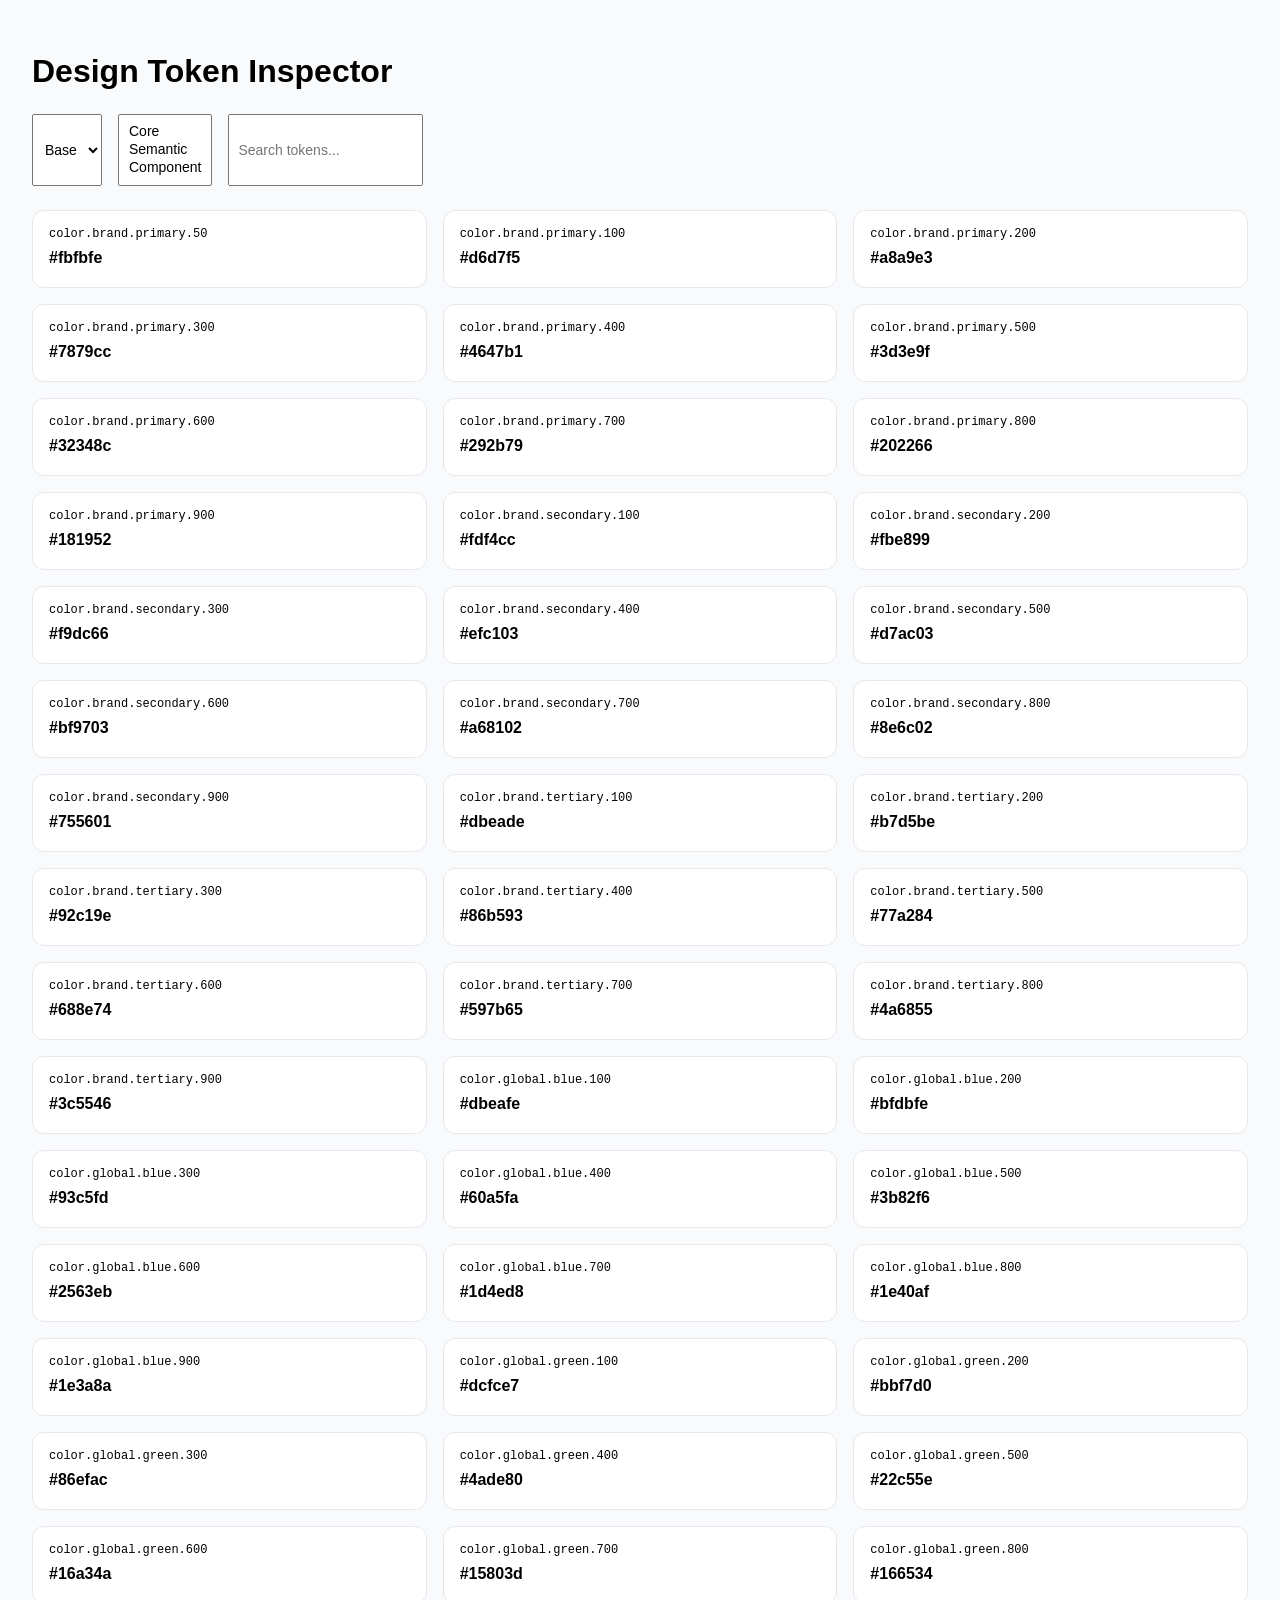
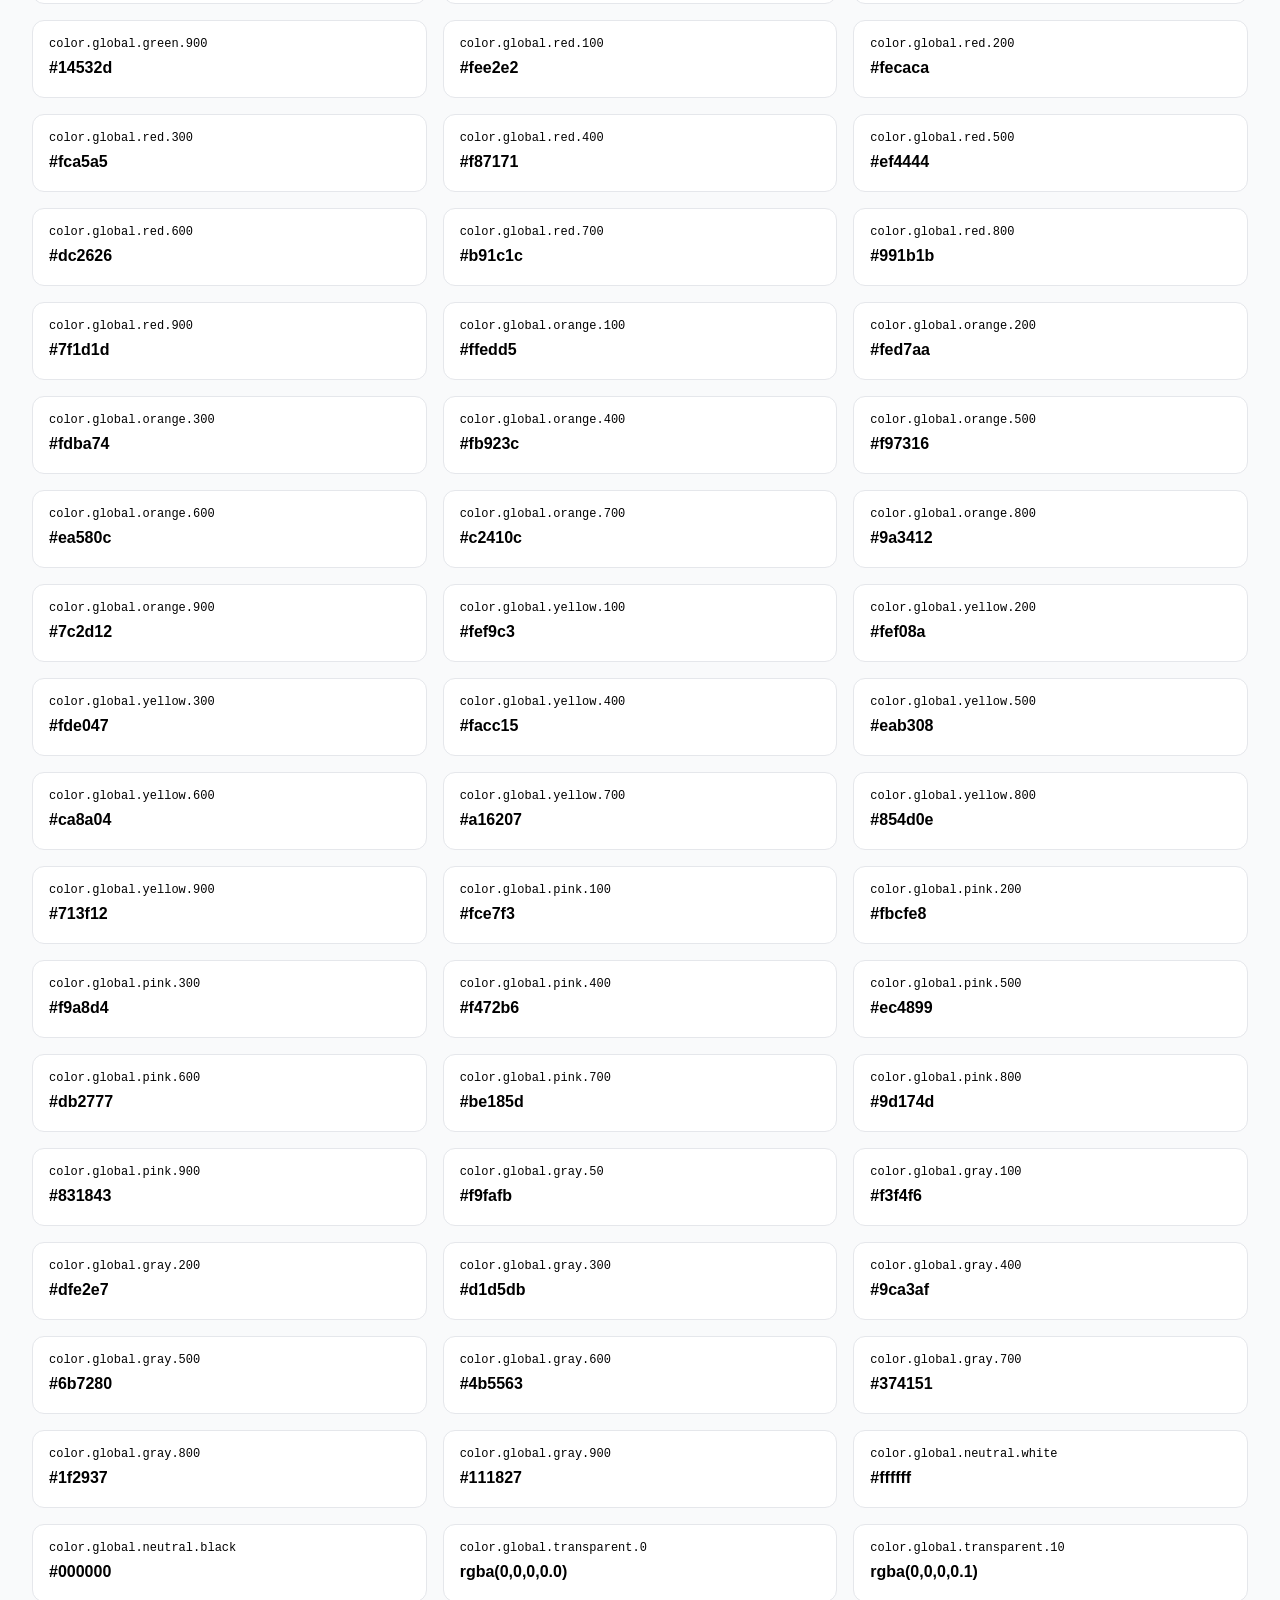
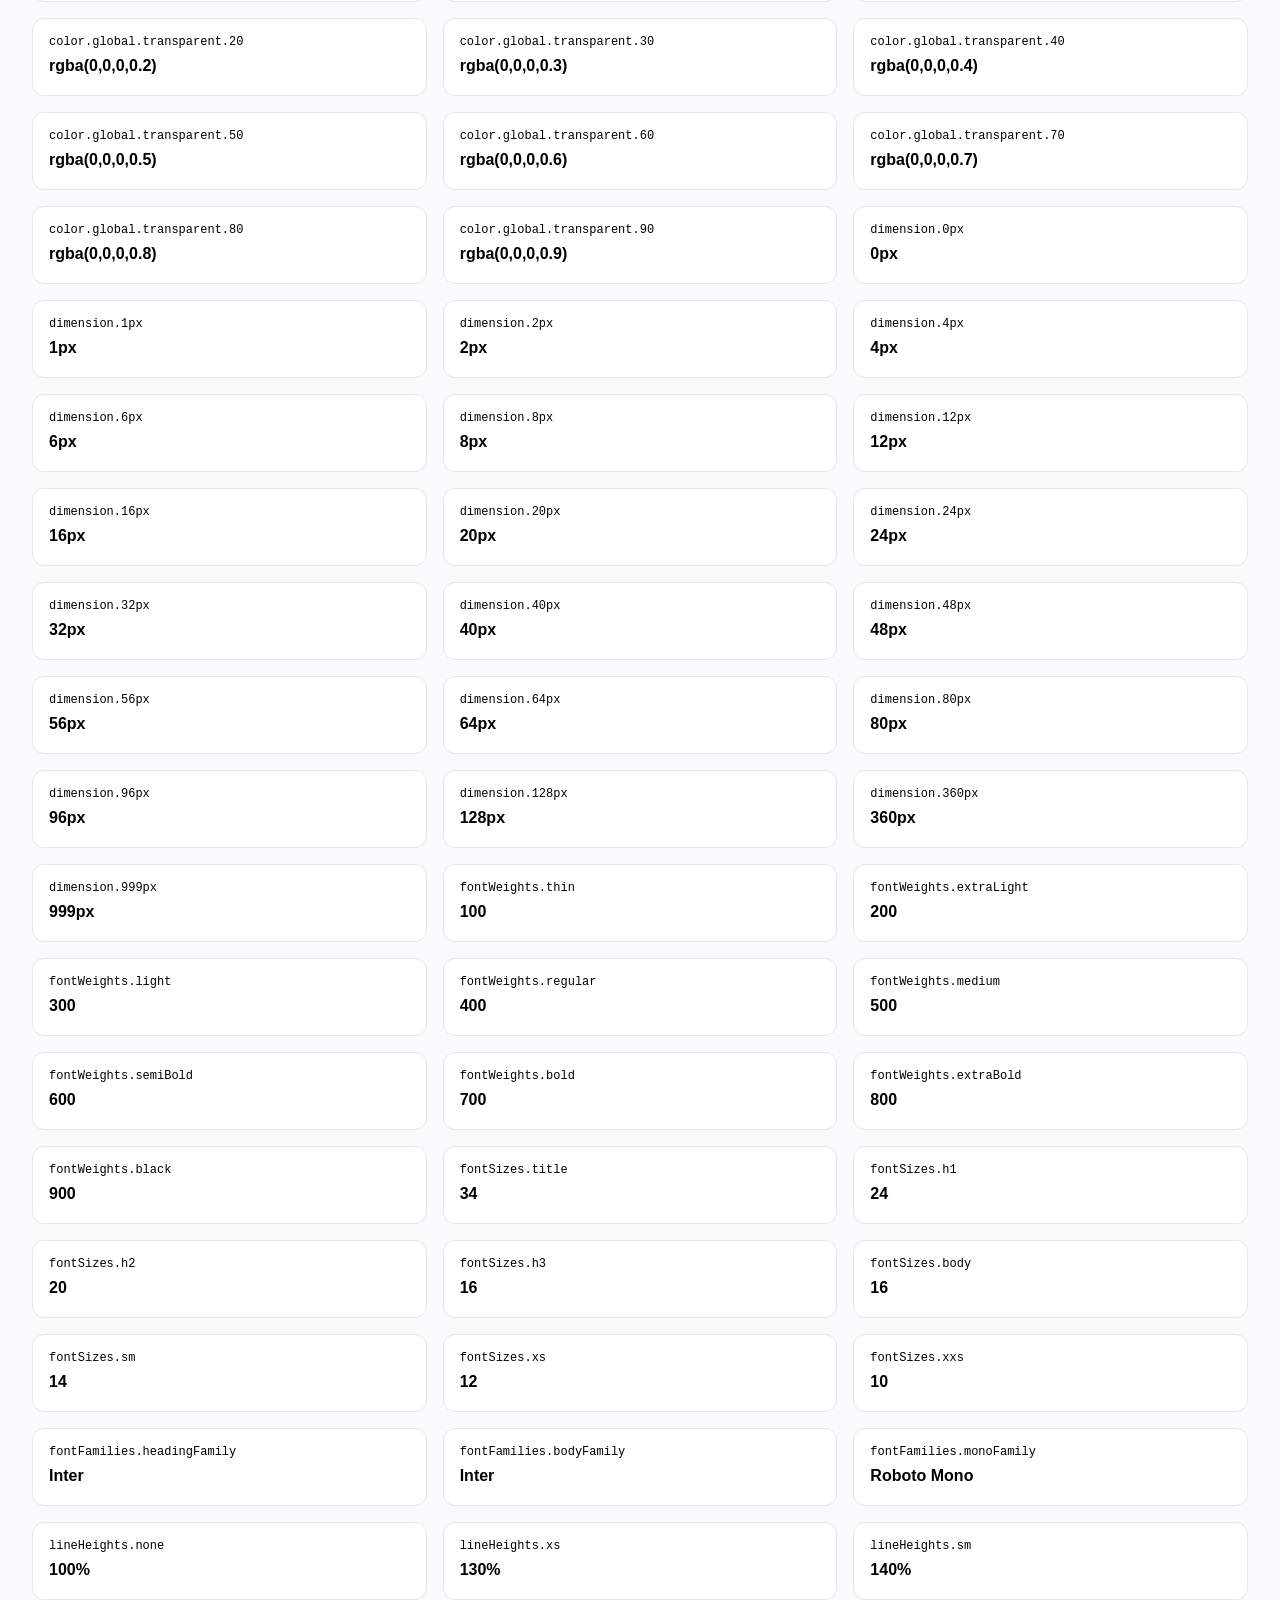
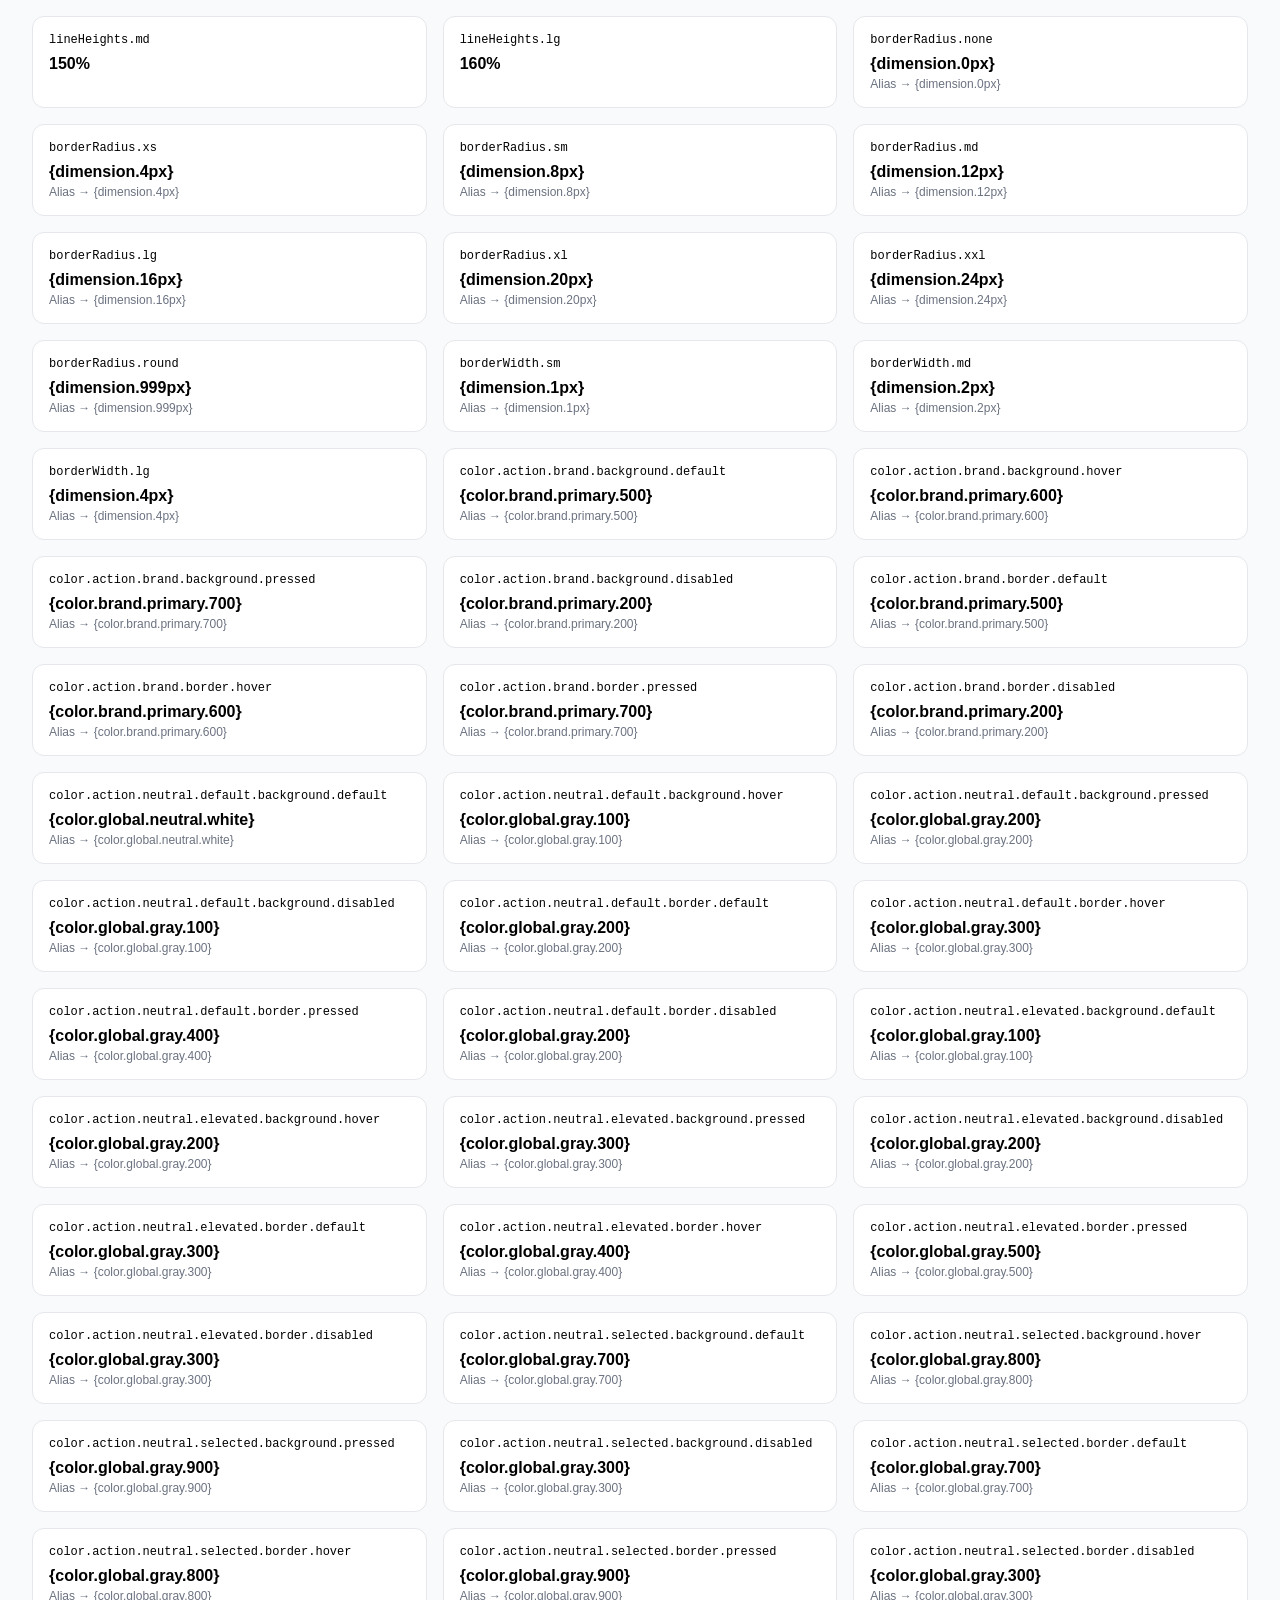
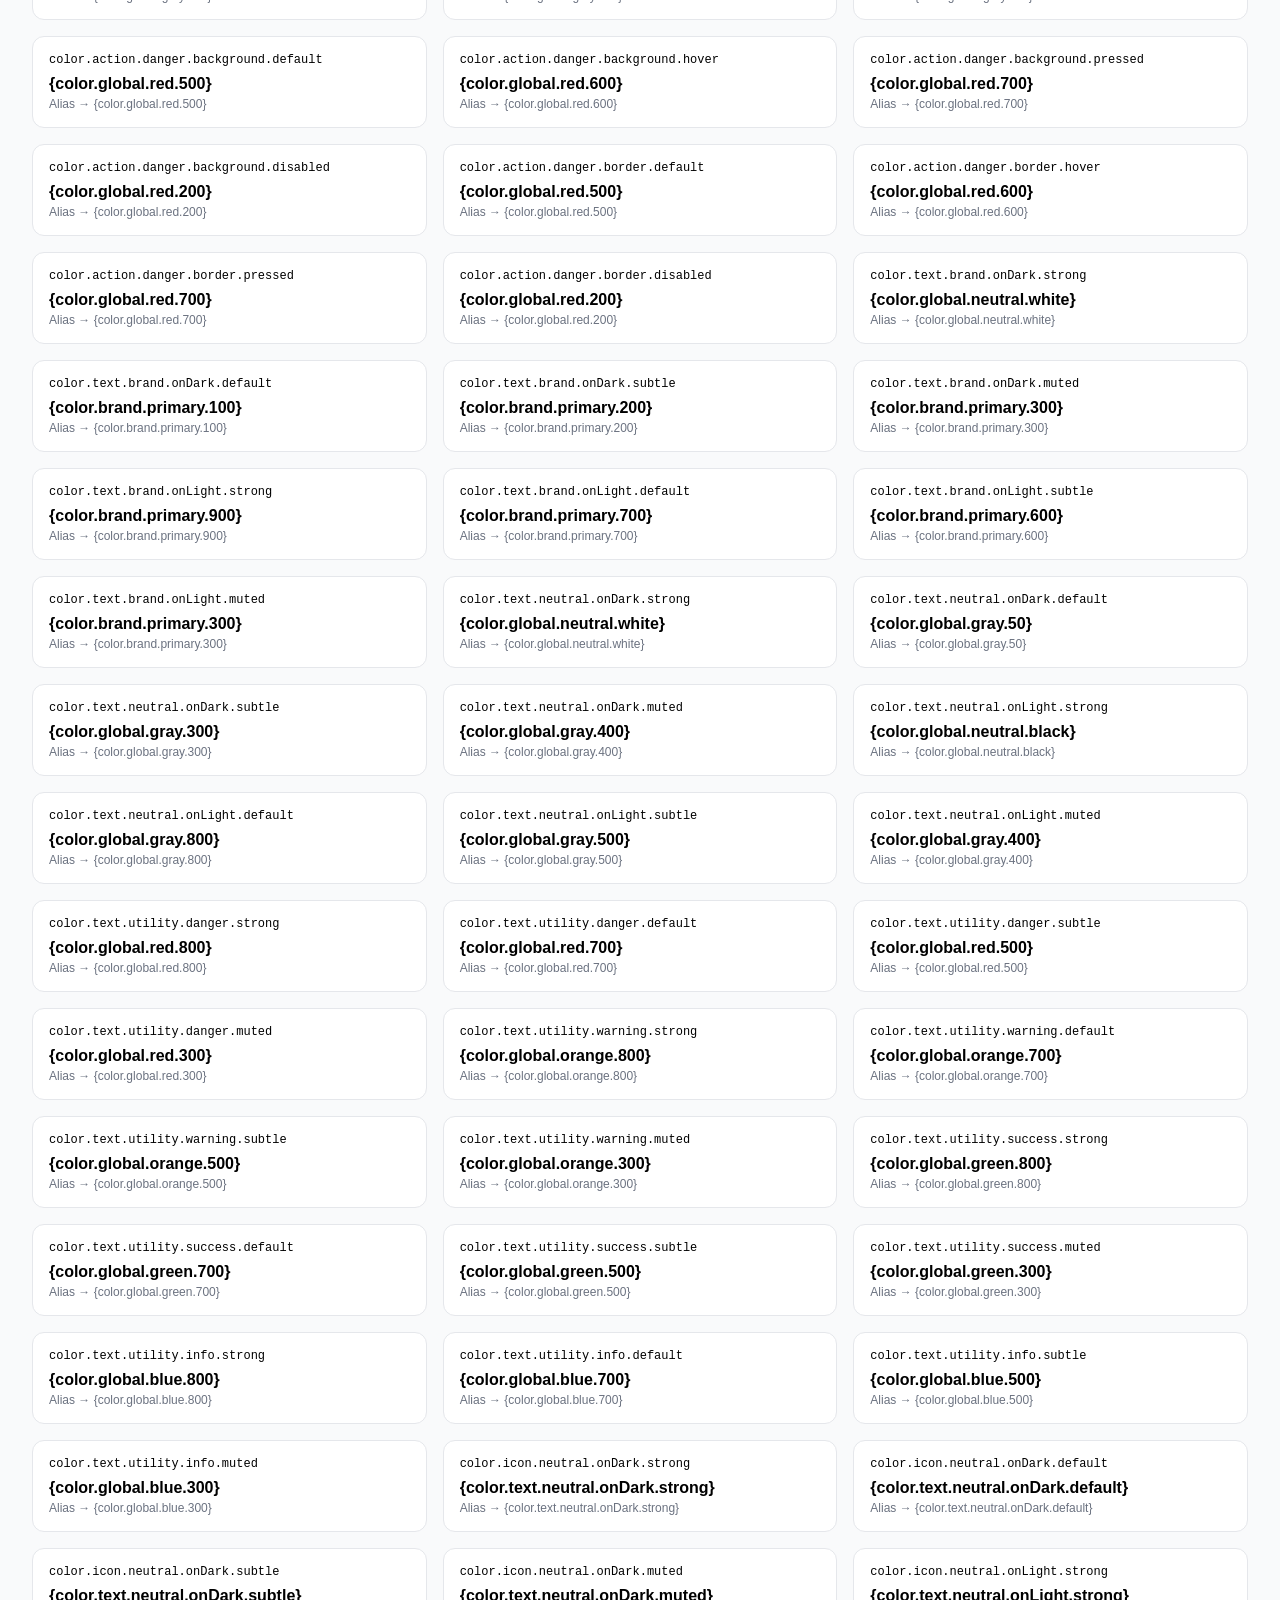
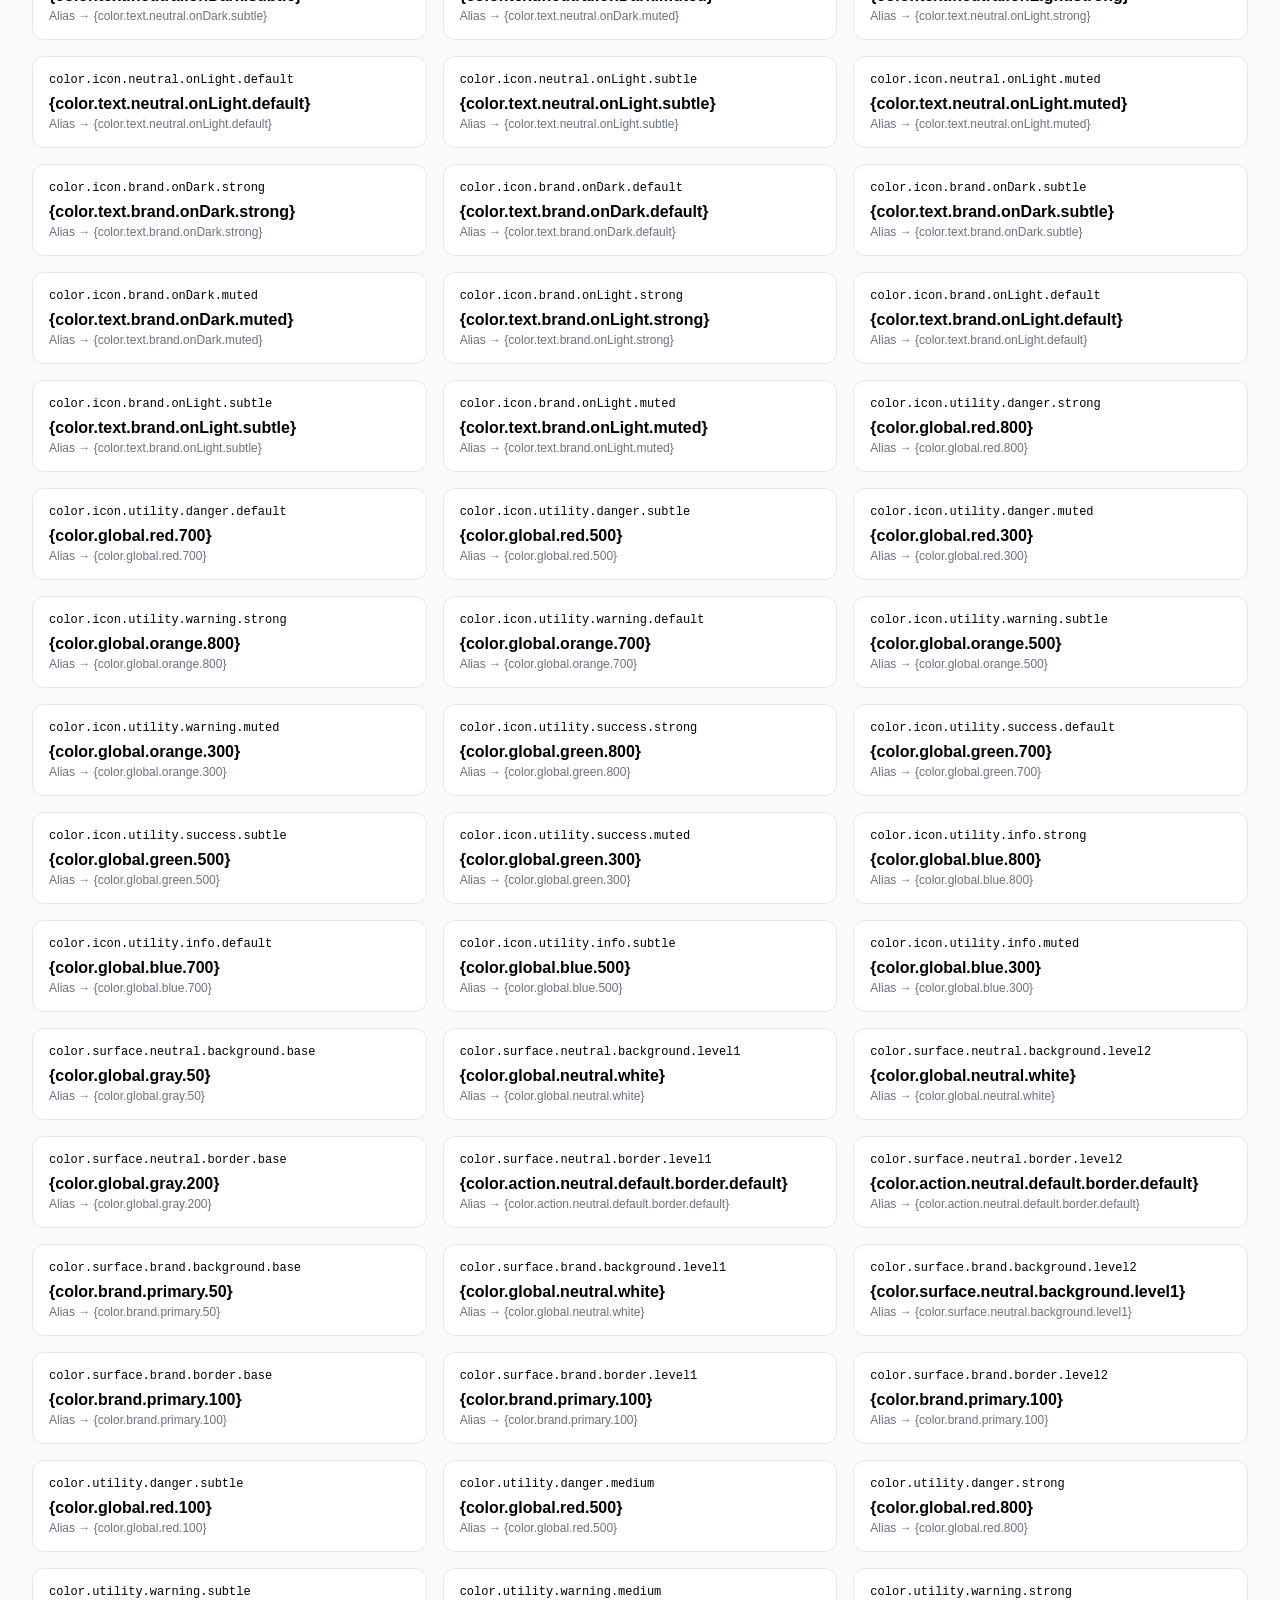
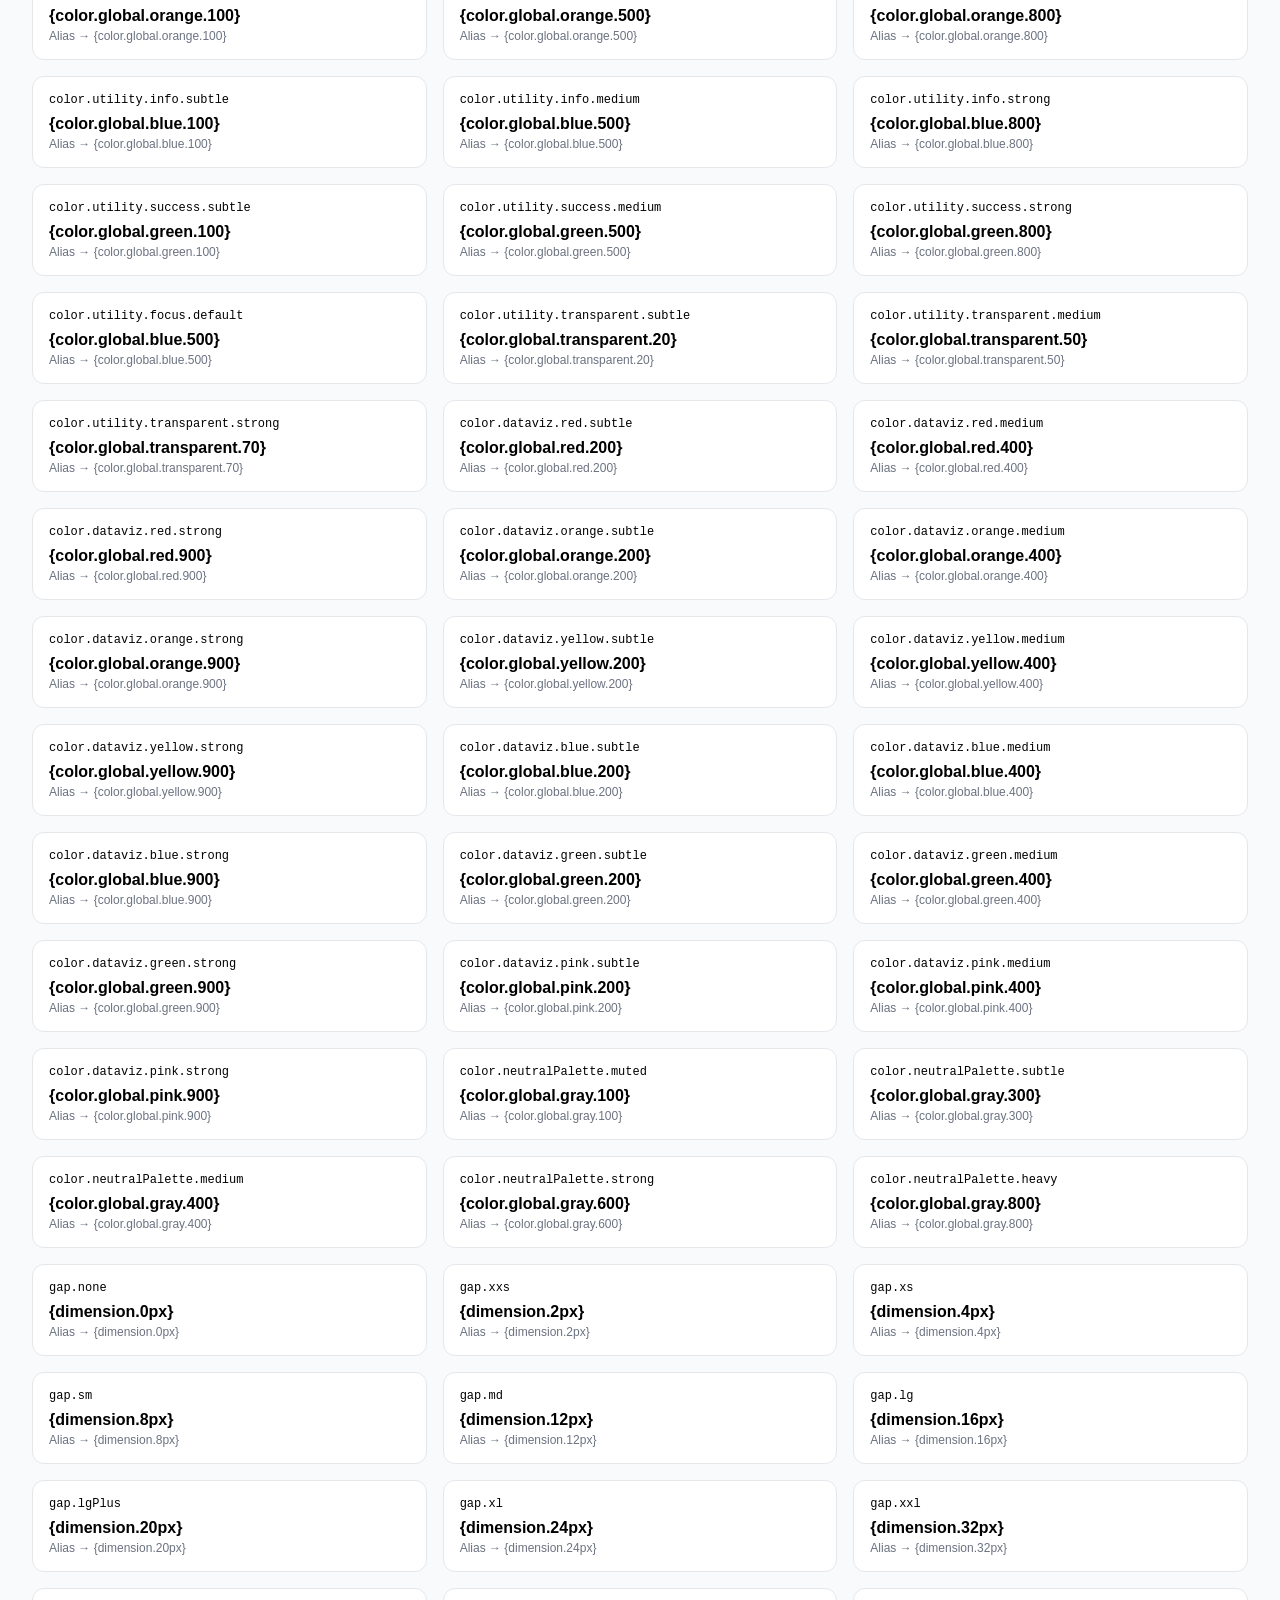
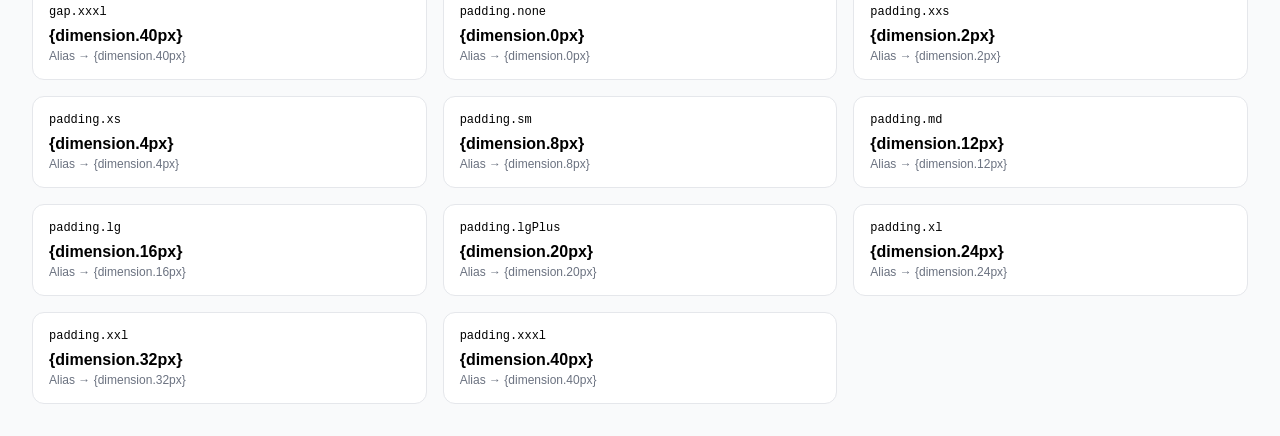
==== token-inspector/index.html @ 64079593 "Create index.html" ====
<!DOCTYPE html>
<html lang="en">
<head>
<meta charset="UTF-8" />
<meta name="viewport" content="width=device-width, initial-scale=1.0" />
<title>Design Token Inspector</title>

<style>
body {
  font-family: Inter, sans-serif;
  padding: 24px;
  background: #f9fafb;
}

h1 {
  margin-bottom: 24px;
}

.controls {
  display: flex;
  gap: 16px;
  margin-bottom: 24px;
  flex-wrap: wrap;
}

select, input {
  padding: 8px;
  font-size: 14px;
}

.grid {
  display: grid;
  grid-template-columns: repeat(auto-fill, minmax(320px, 1fr));
  gap: 16px;
}

.card {
  background: white;
  border-radius: 12px;
  padding: 16px;
  border: 1px solid #e5e7eb;
}

.token-name {
  font-family: monospace;
  font-size: 12px;
  margin-bottom: 8px;
  word-break: break-all;
}

.token-value {
  font-weight: 600;
  margin-bottom: 4px;
}

.alias {
  font-size: 12px;
  color: #6b7280;
}
</style>
</head>
<body>

<h1>Design Token Inspector</h1>

<div class="controls">
  <select id="platformSelect"></select>

  <select id="tierSelect" multiple size="3">
    <option value="core">Core</option>
    <option value="semantic">Semantic</option>
    <option value="component">Component</option>
  </select>

  <input type="text" id="searchInput" placeholder="Search tokens..." />
</div>

<div class="grid" id="tokenGrid"></div>

<script>
const grid = document.getElementById("tokenGrid");
const platformSelect = document.getElementById("platformSelect");
const tierSelect = document.getElementById("tierSelect");
const searchInput = document.getElementById("searchInput");

let allTokens = {};

async function init() {
  const metadata = await fetch("../tokens/$metadata.json").then(r => r.json());

  const platforms = new Set();
  const tierMap = {};

  for (const entry of metadata.tokenSetOrder) {
    const [platform, tierFile] = entry.split("/");
    const tier = tierFile.replace("-web", "");

    platforms.add(platform);

    if (!tierMap[platform]) tierMap[platform] = [];
    tierMap[platform].push(tierFile);
  }

  platformSelect.innerHTML = "";
  platforms.forEach(p => {
    const option = document.createElement("option");
    option.value = p;
    option.textContent = p.charAt(0).toUpperCase() + p.slice(1);
    platformSelect.appendChild(option);
  });

  for (const platform of platforms) {
    allTokens[platform] = {};

    const entries = metadata.tokenSetOrder.filter(e => e.startsWith(platform));

    for (const entry of entries) {
      const res = await fetch(`../tokens/${entry}.json`);
      const json = await res.json();
      allTokens[platform][entry.split("/")[1]] = flattenTokens(json);
    }
  }

  render();
}

function flattenTokens(obj, prefix = "") {
  let result = {};

  for (const key in obj) {
    const value = obj[key];
    const path = prefix ? `${prefix}.${key}` : key;

    if (value && typeof value === "object" && "$value" in value) {
      result[path] = value;
    } else if (value && typeof value === "object") {
      Object.assign(result, flattenTokens(value, path));
    }
  }

  return result;
}

function render() {
  grid.innerHTML = "";

  const platform = platformSelect.value;
  const selectedTiers = Array.from(tierSelect.selectedOptions).map(o => o.value);
  const search = searchInput.value.toLowerCase();

  if (!platform) return;

  const tiers = allTokens[platform];

  for (const tierFile in tiers) {
    const tier = tierFile.replace("-web", "");

    if (selectedTiers.length && !selectedTiers.includes(tier)) continue;

    const tokens = tiers[tierFile];

    for (const name in tokens) {
      if (search && !name.toLowerCase().includes(search)) continue;

      const token = tokens[name];

      const card = document.createElement("div");
      card.className = "card";

      card.innerHTML = `
        <div class="token-name">${name}</div>
        <div class="token-value">${token.$value}</div>
        ${token.$value.startsWith("{") ? `<div class="alias">Alias → ${token.$value}</div>` : ""}
      `;

      grid.appendChild(card);
    }
  }
}

platformSelect.addEventListener("change", render);
tierSelect.addEventListener("change", render);
searchInput.addEventListener("input", render);

init();
</script>

</body>
</html>
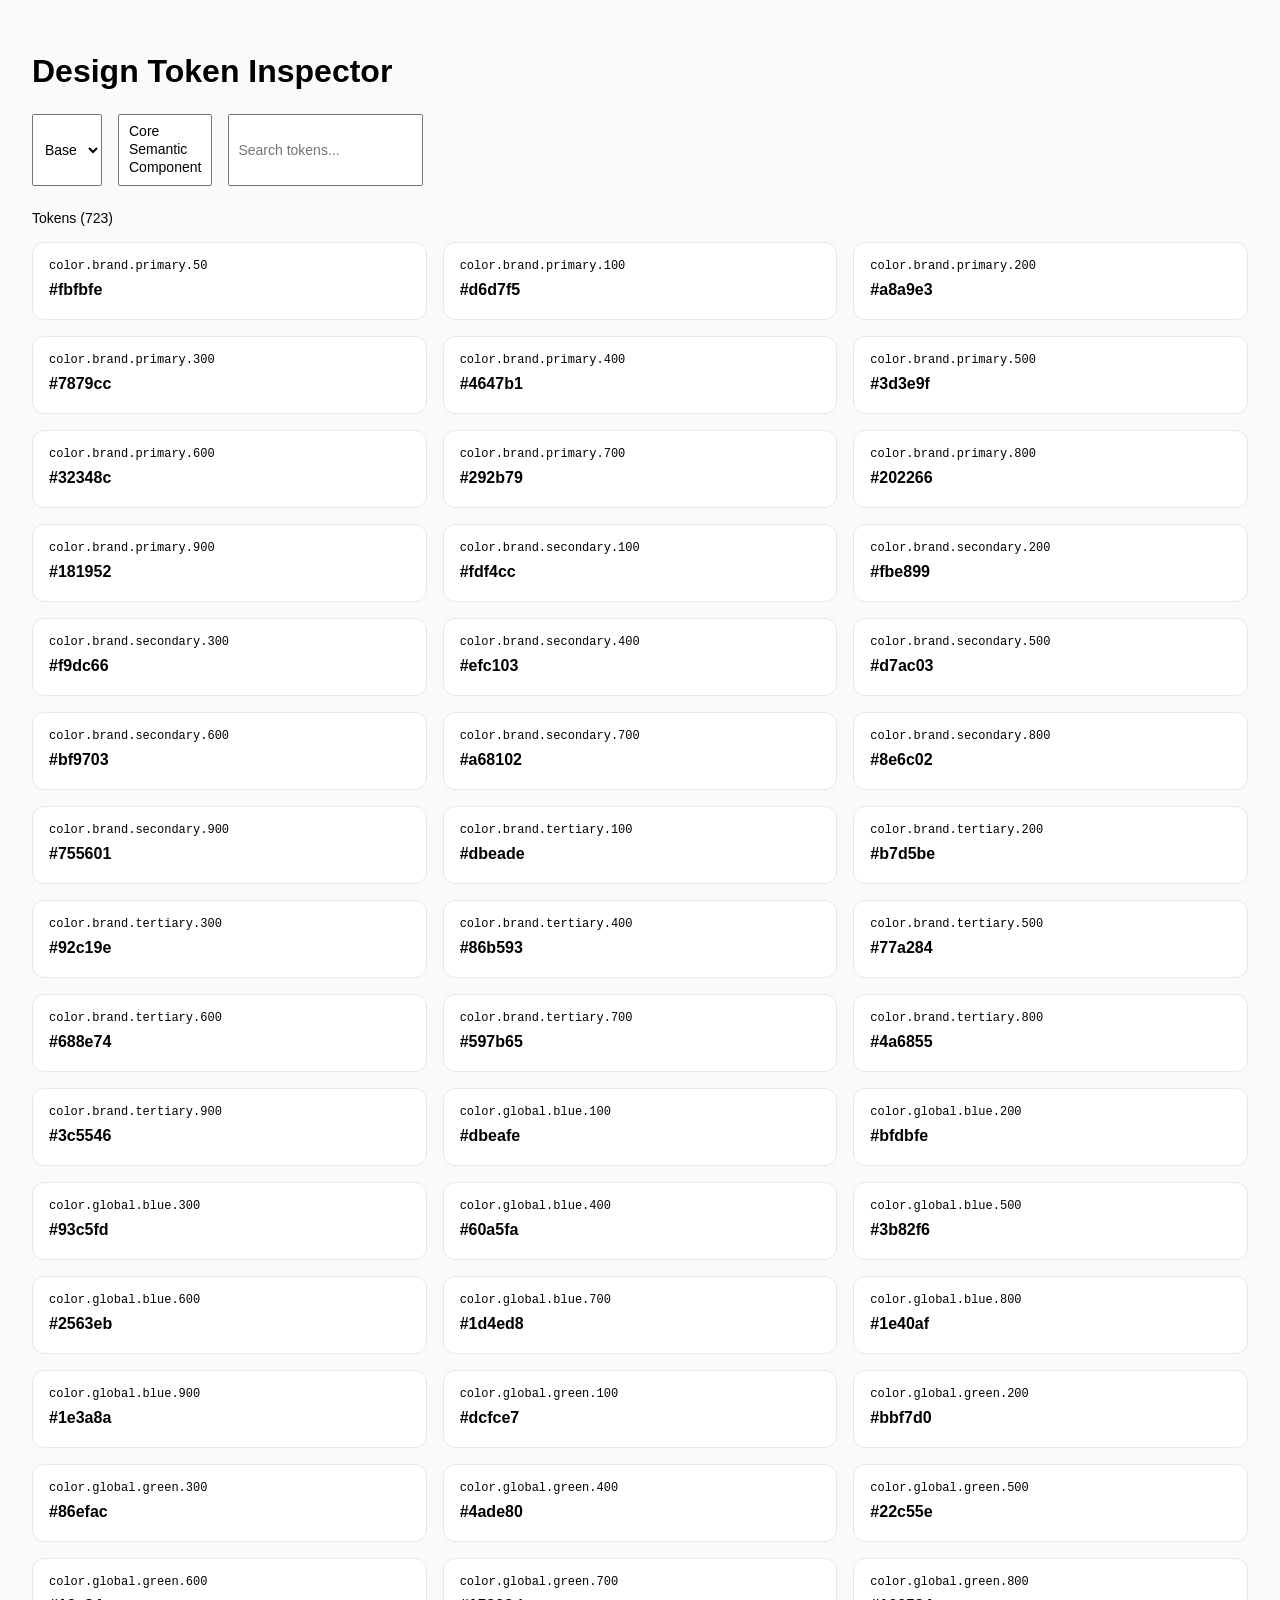
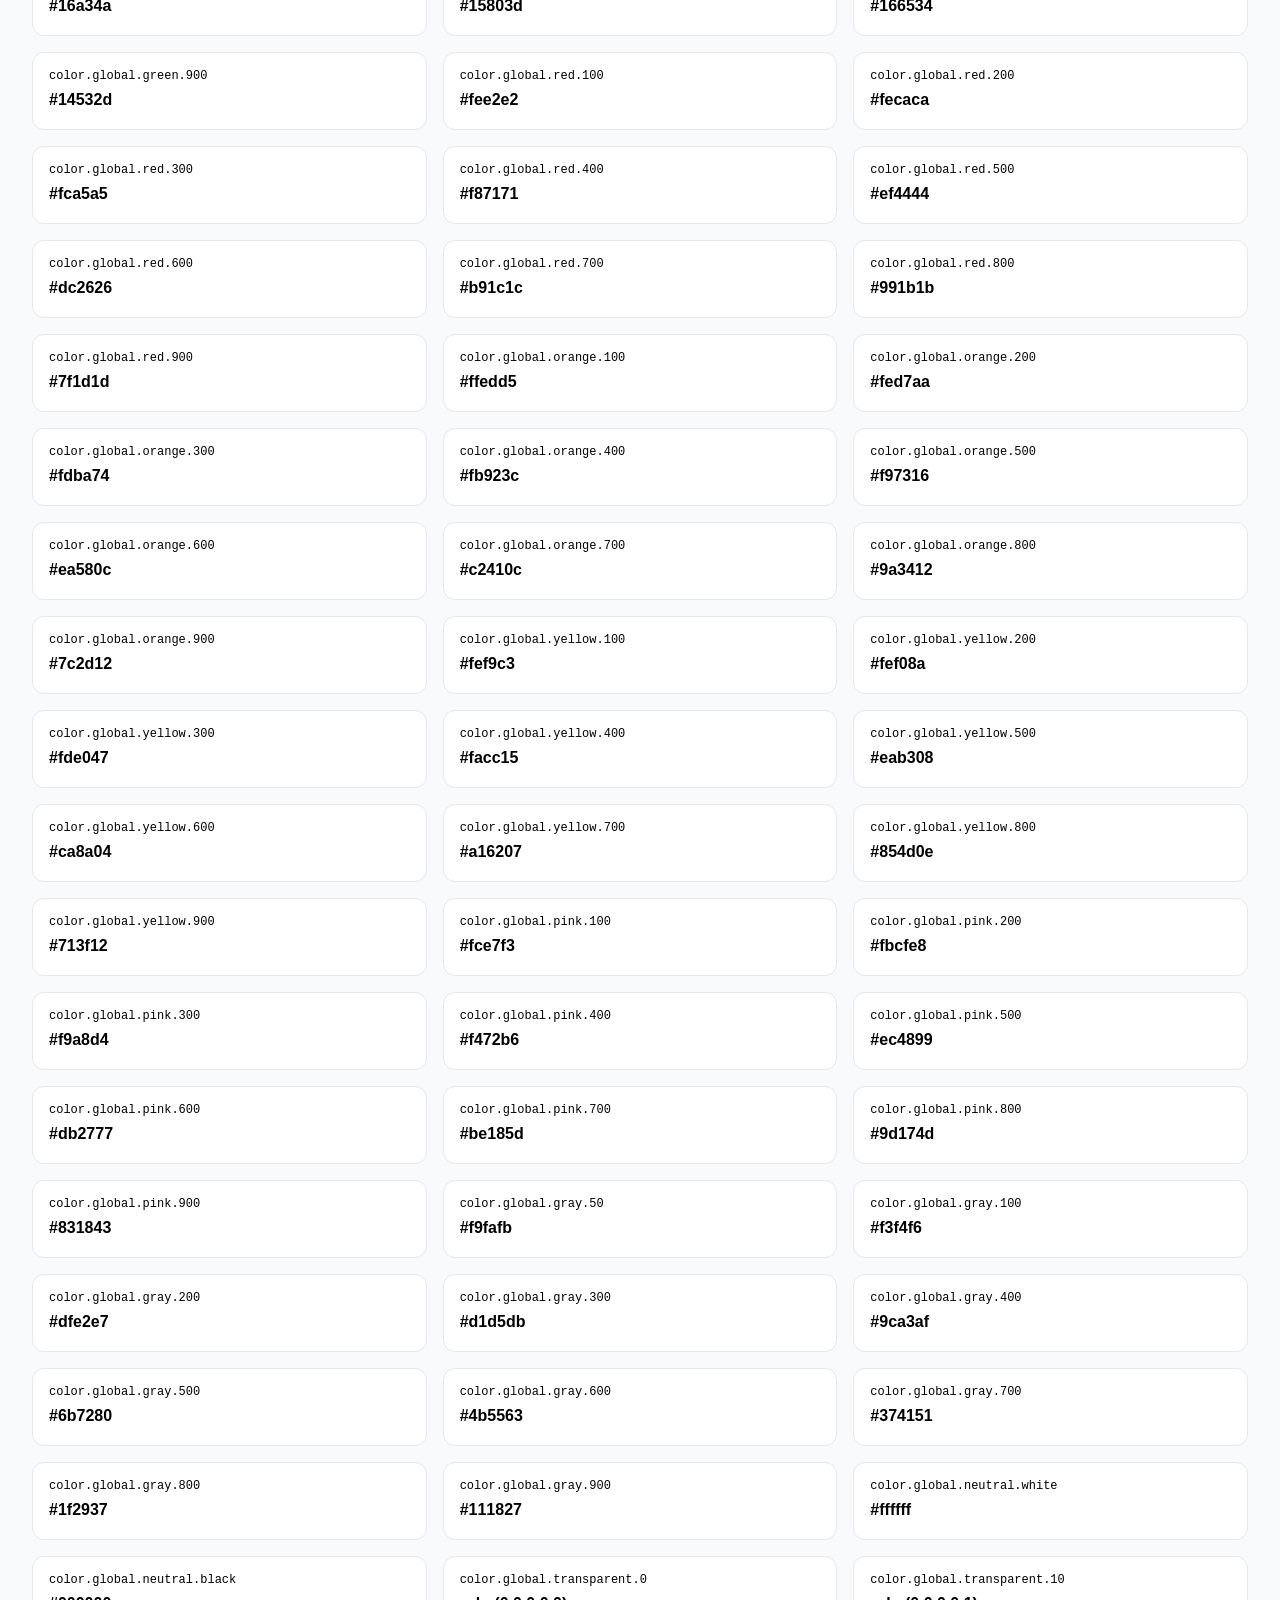
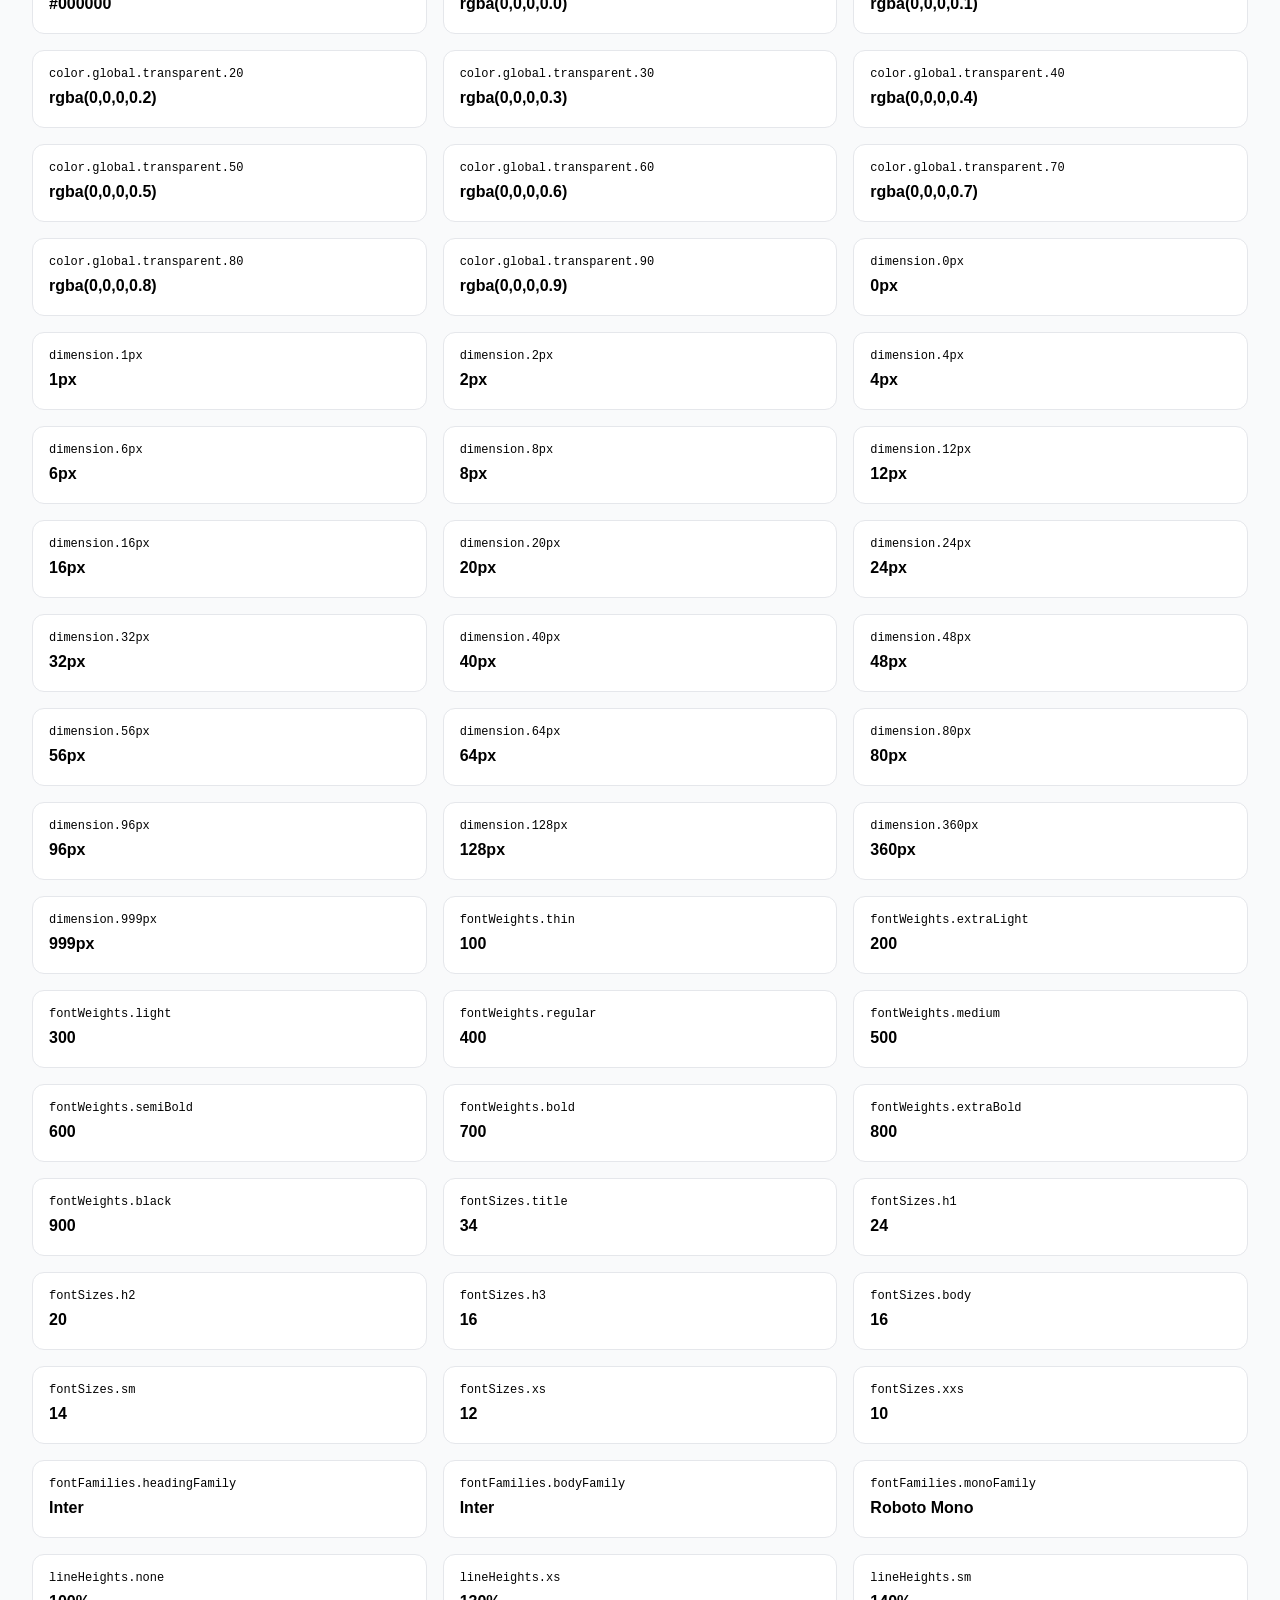
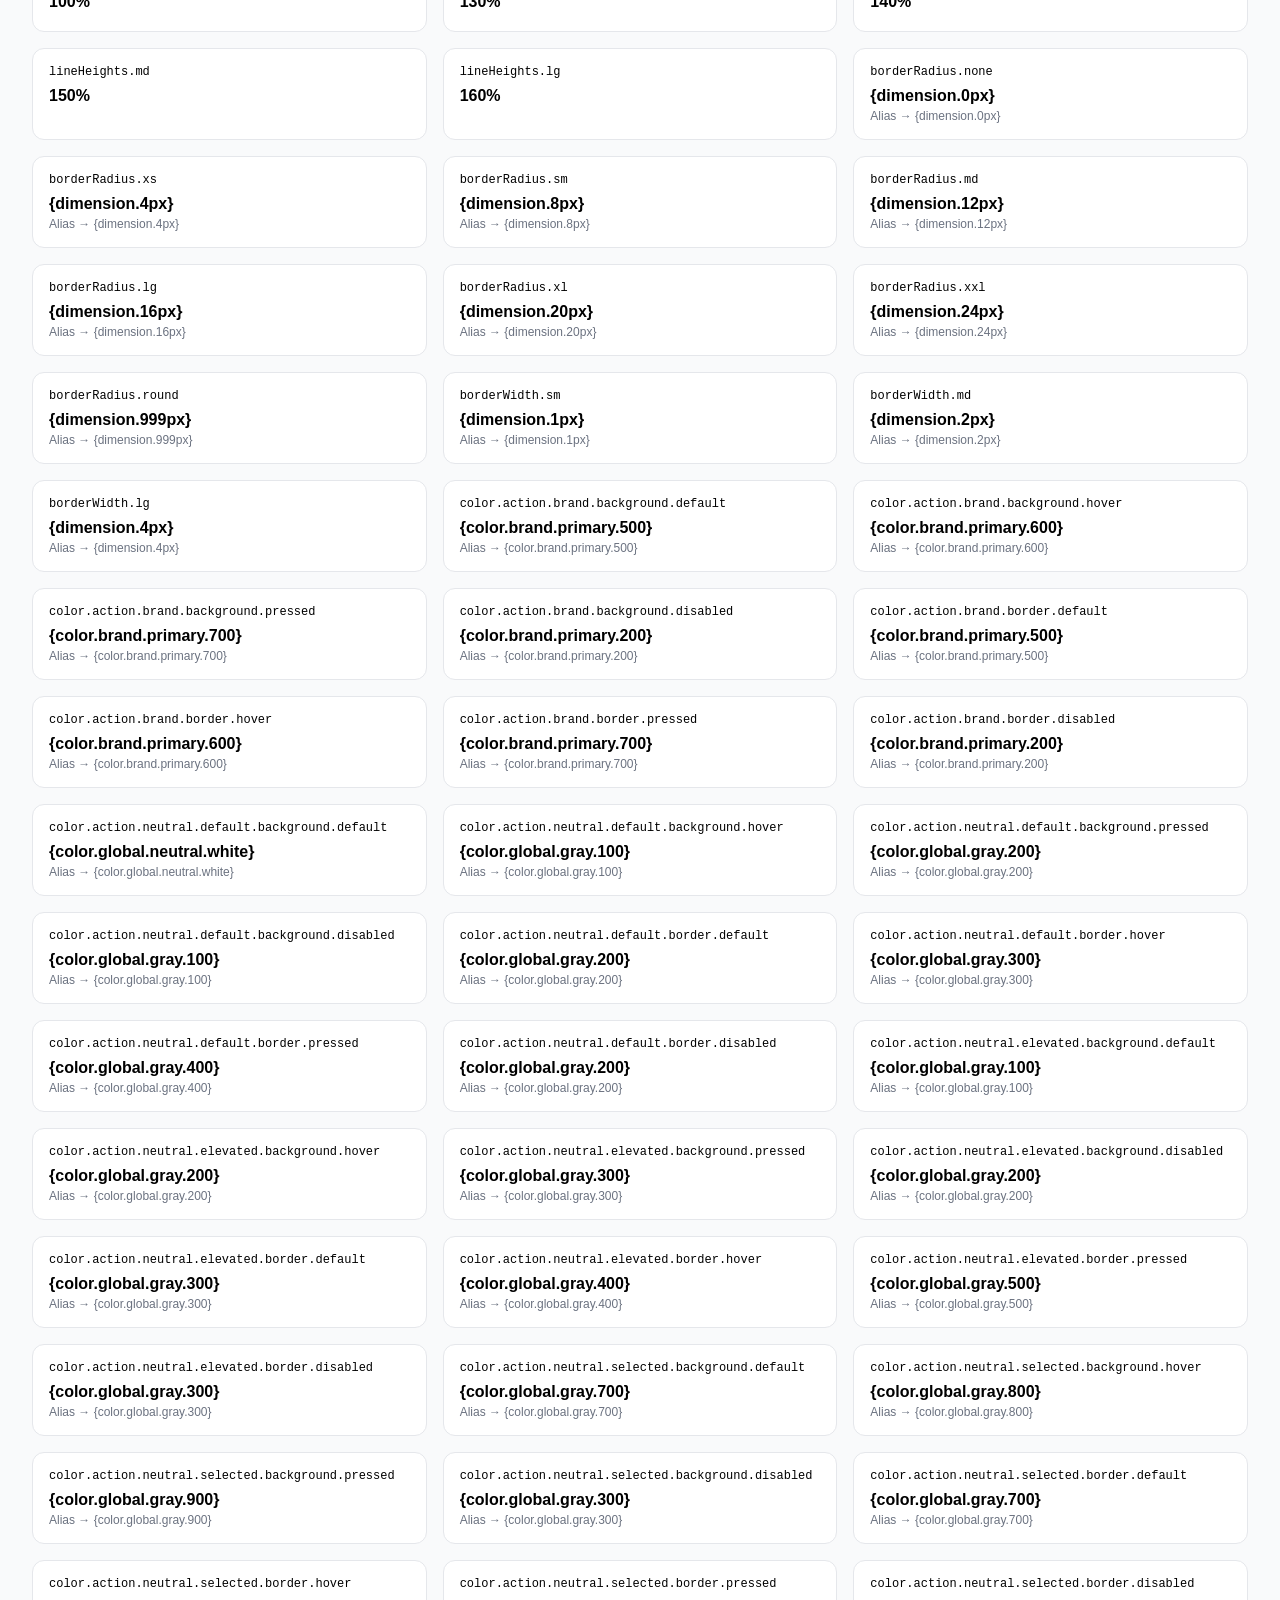
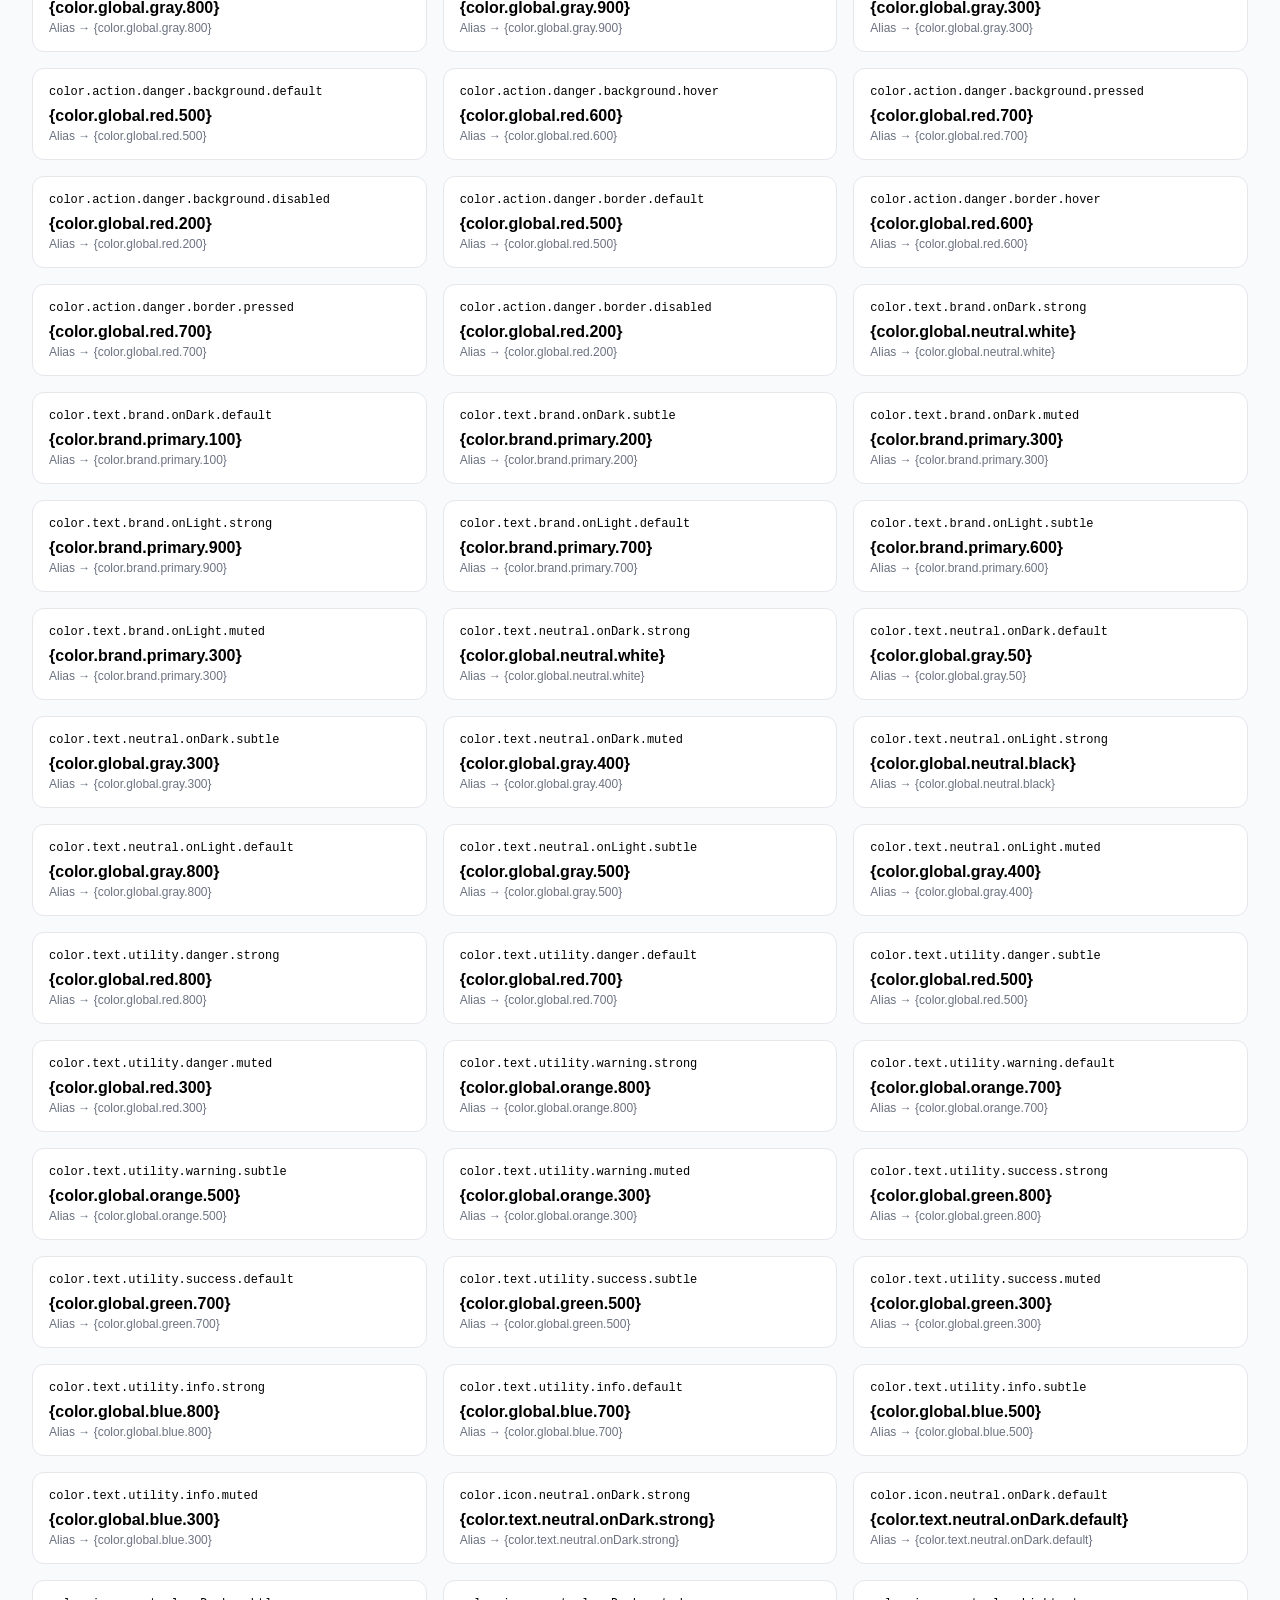
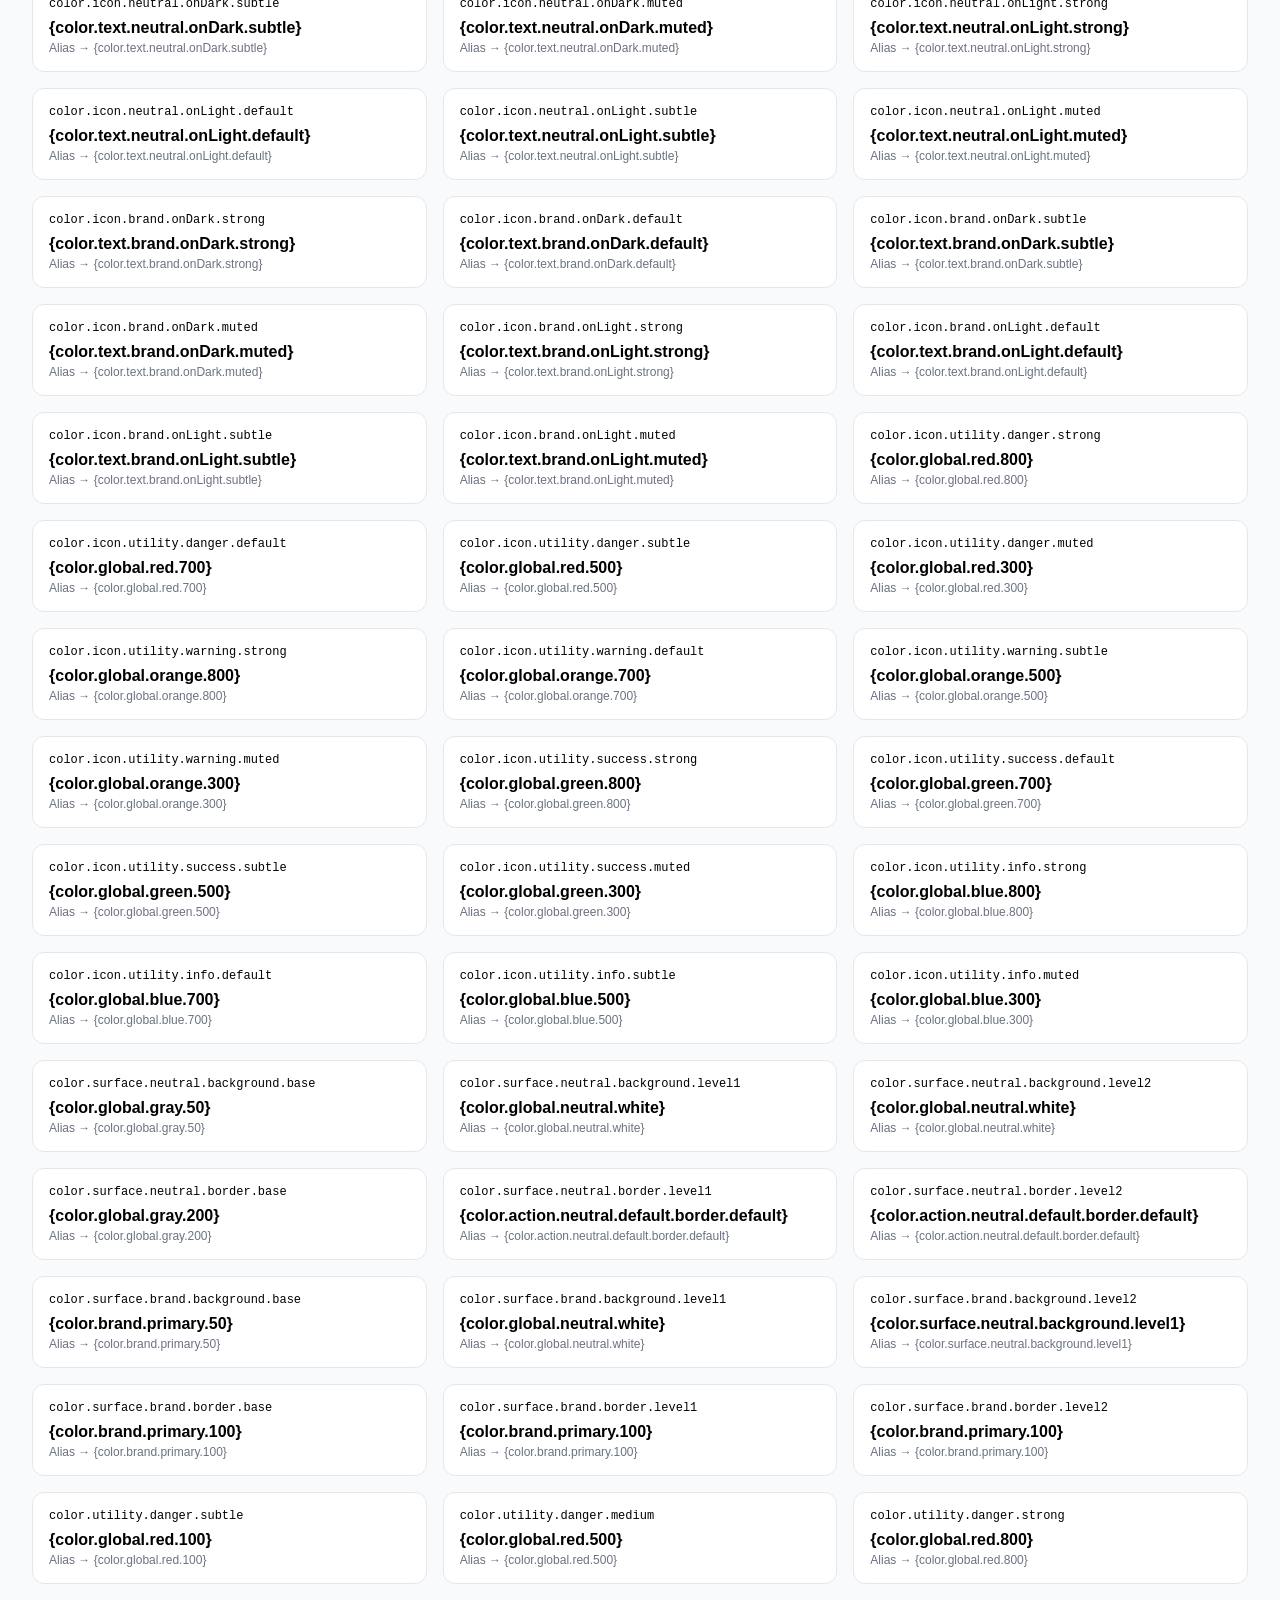
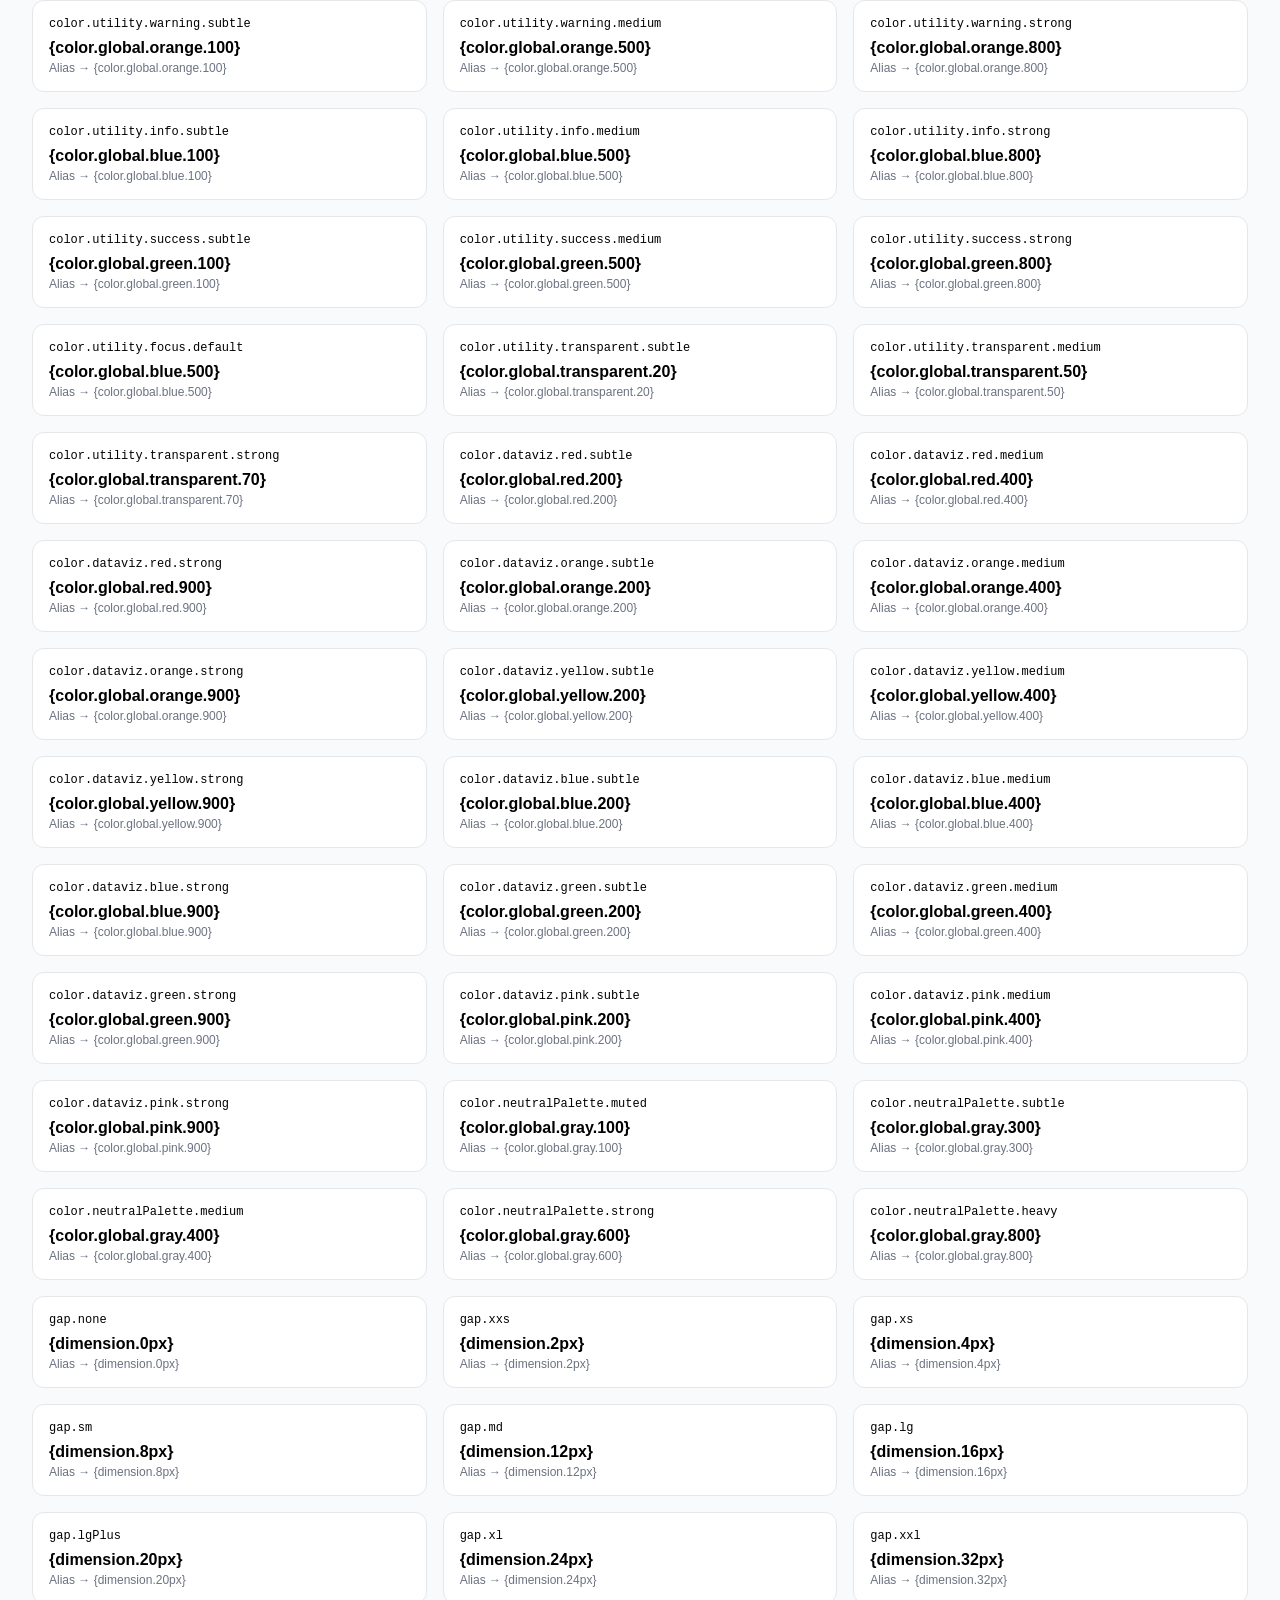
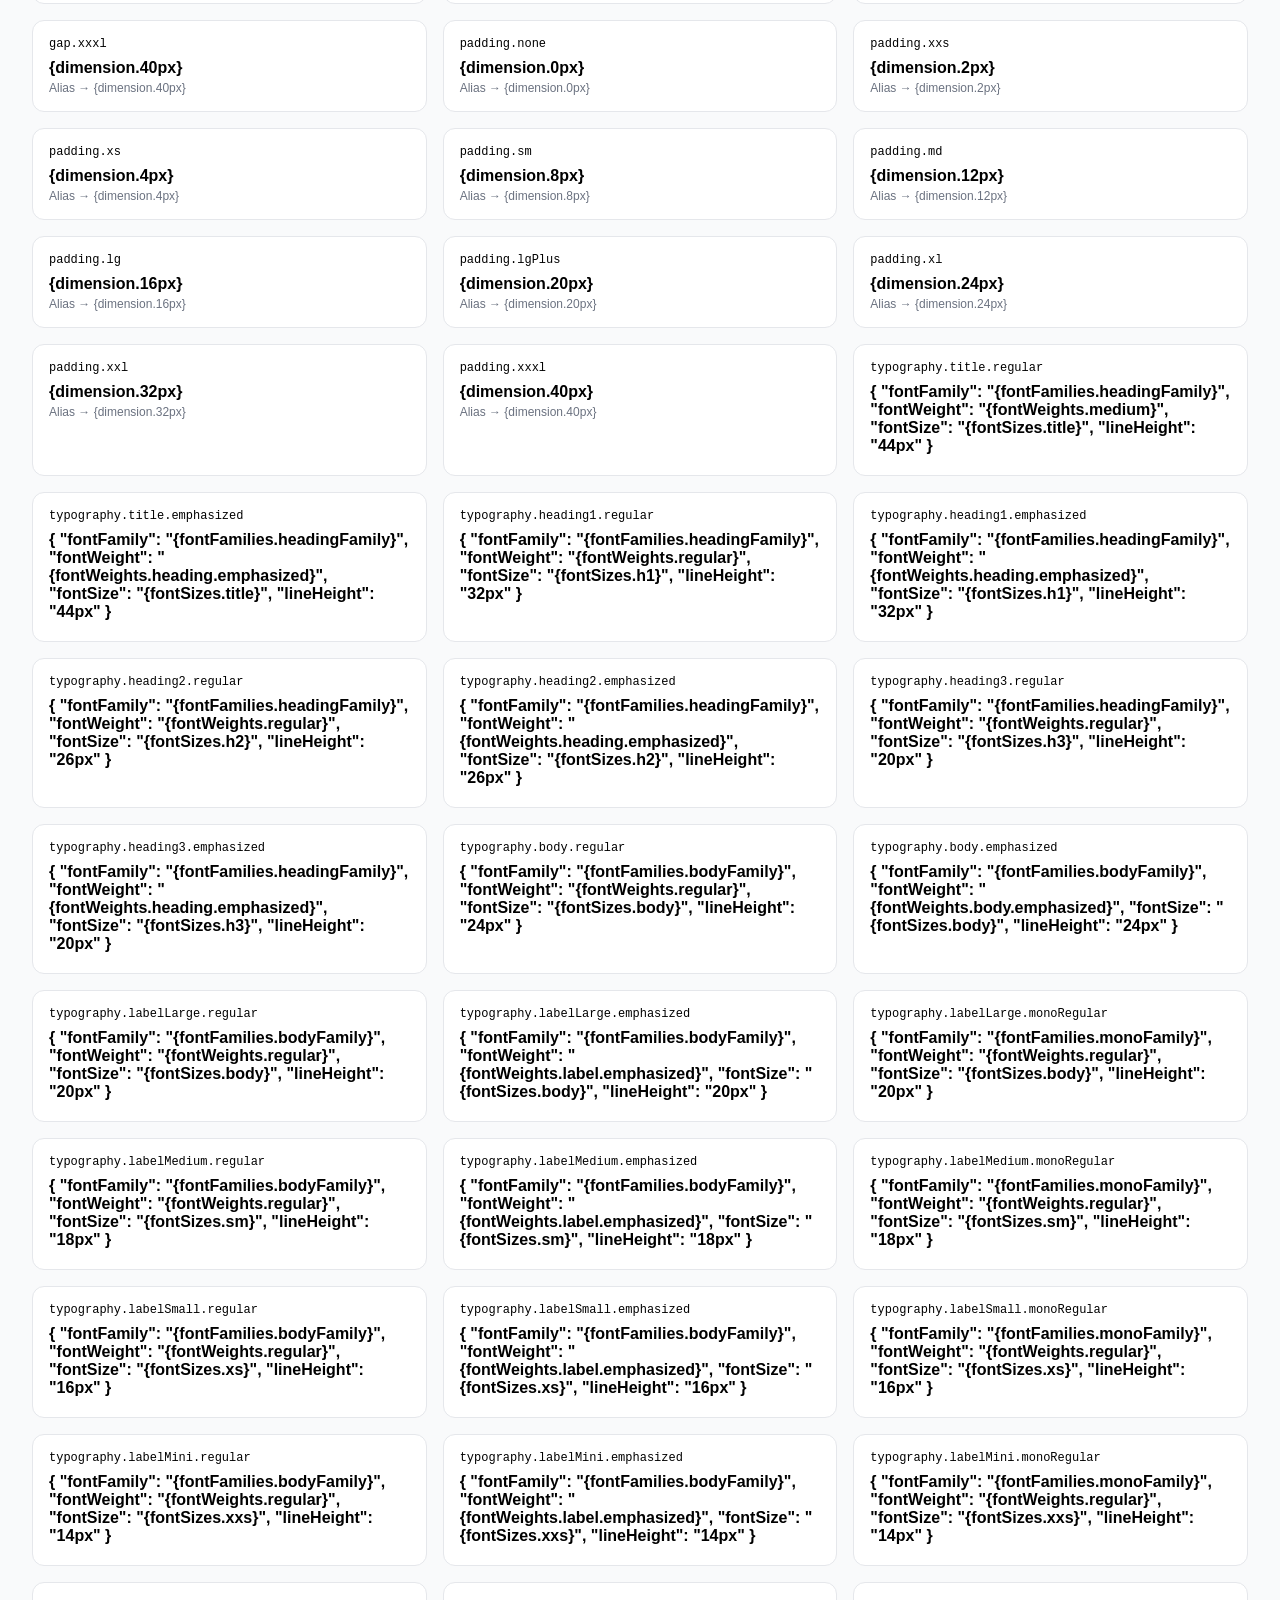
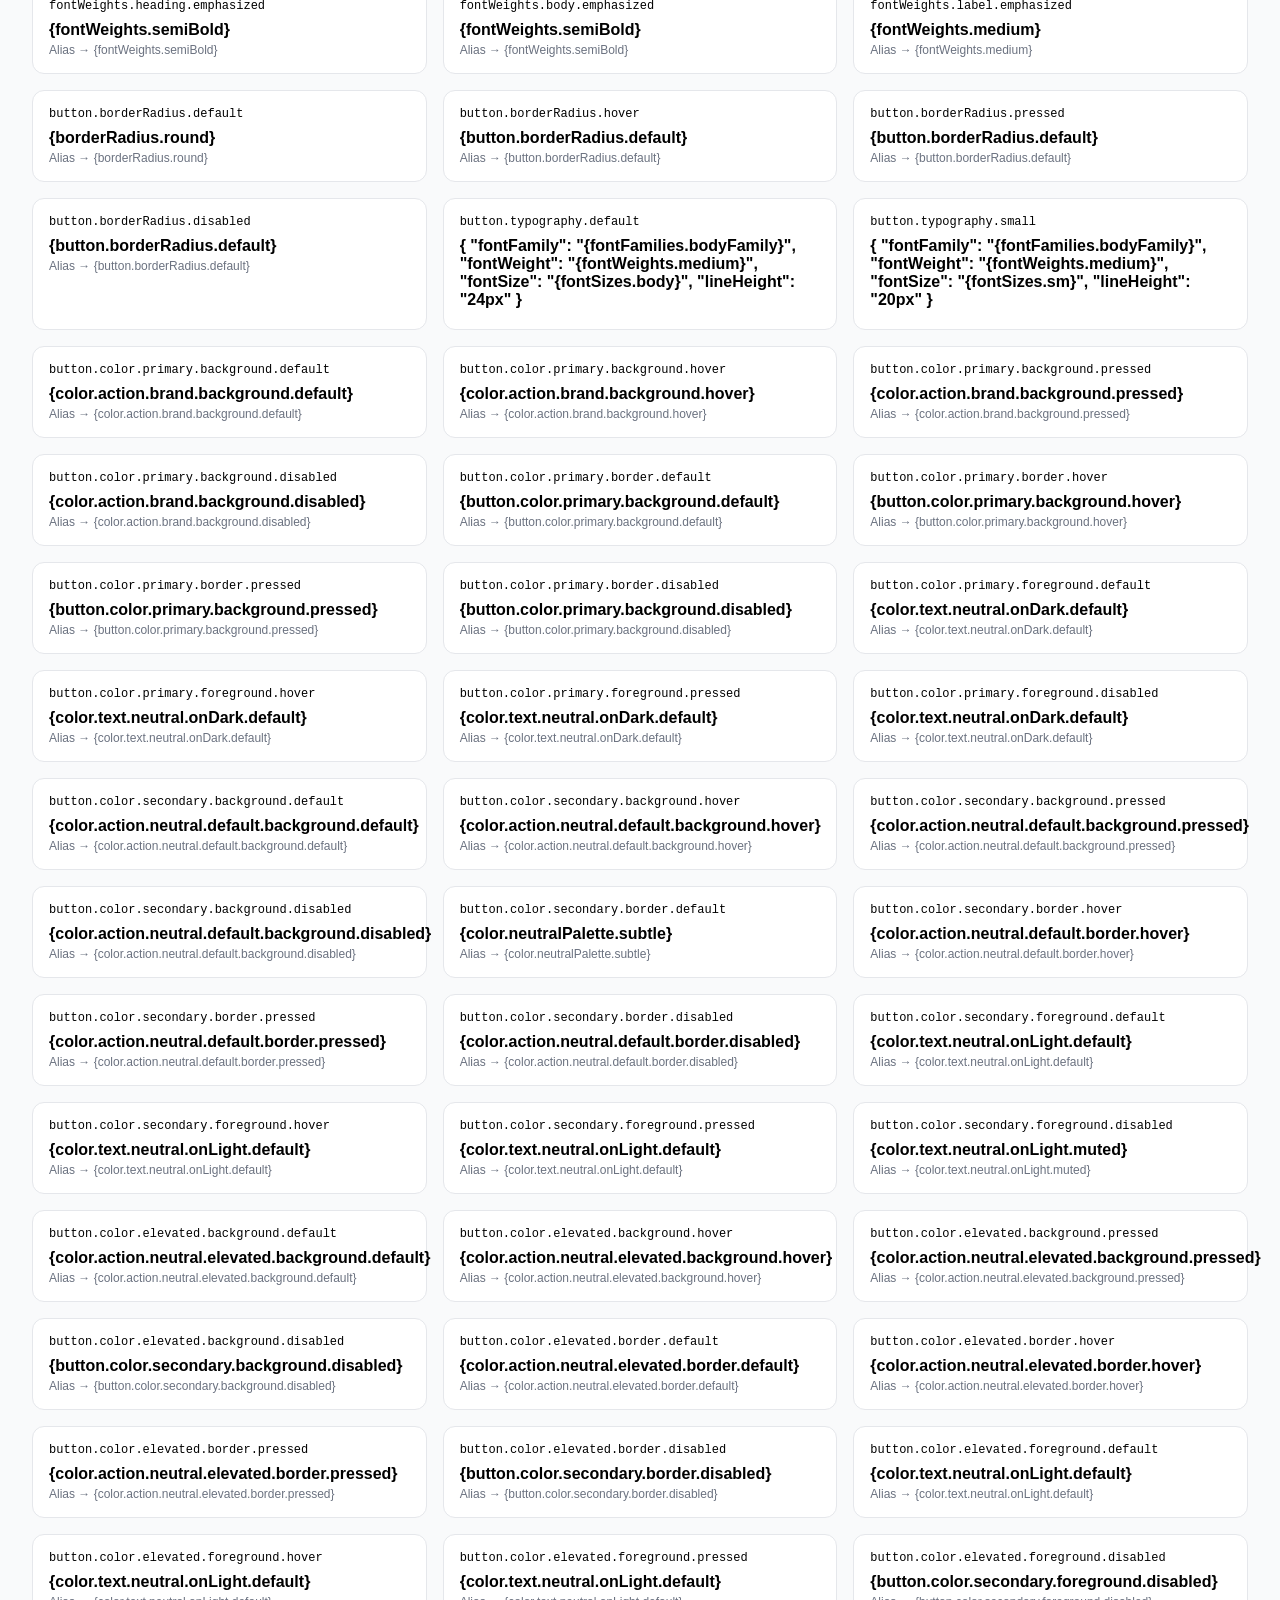
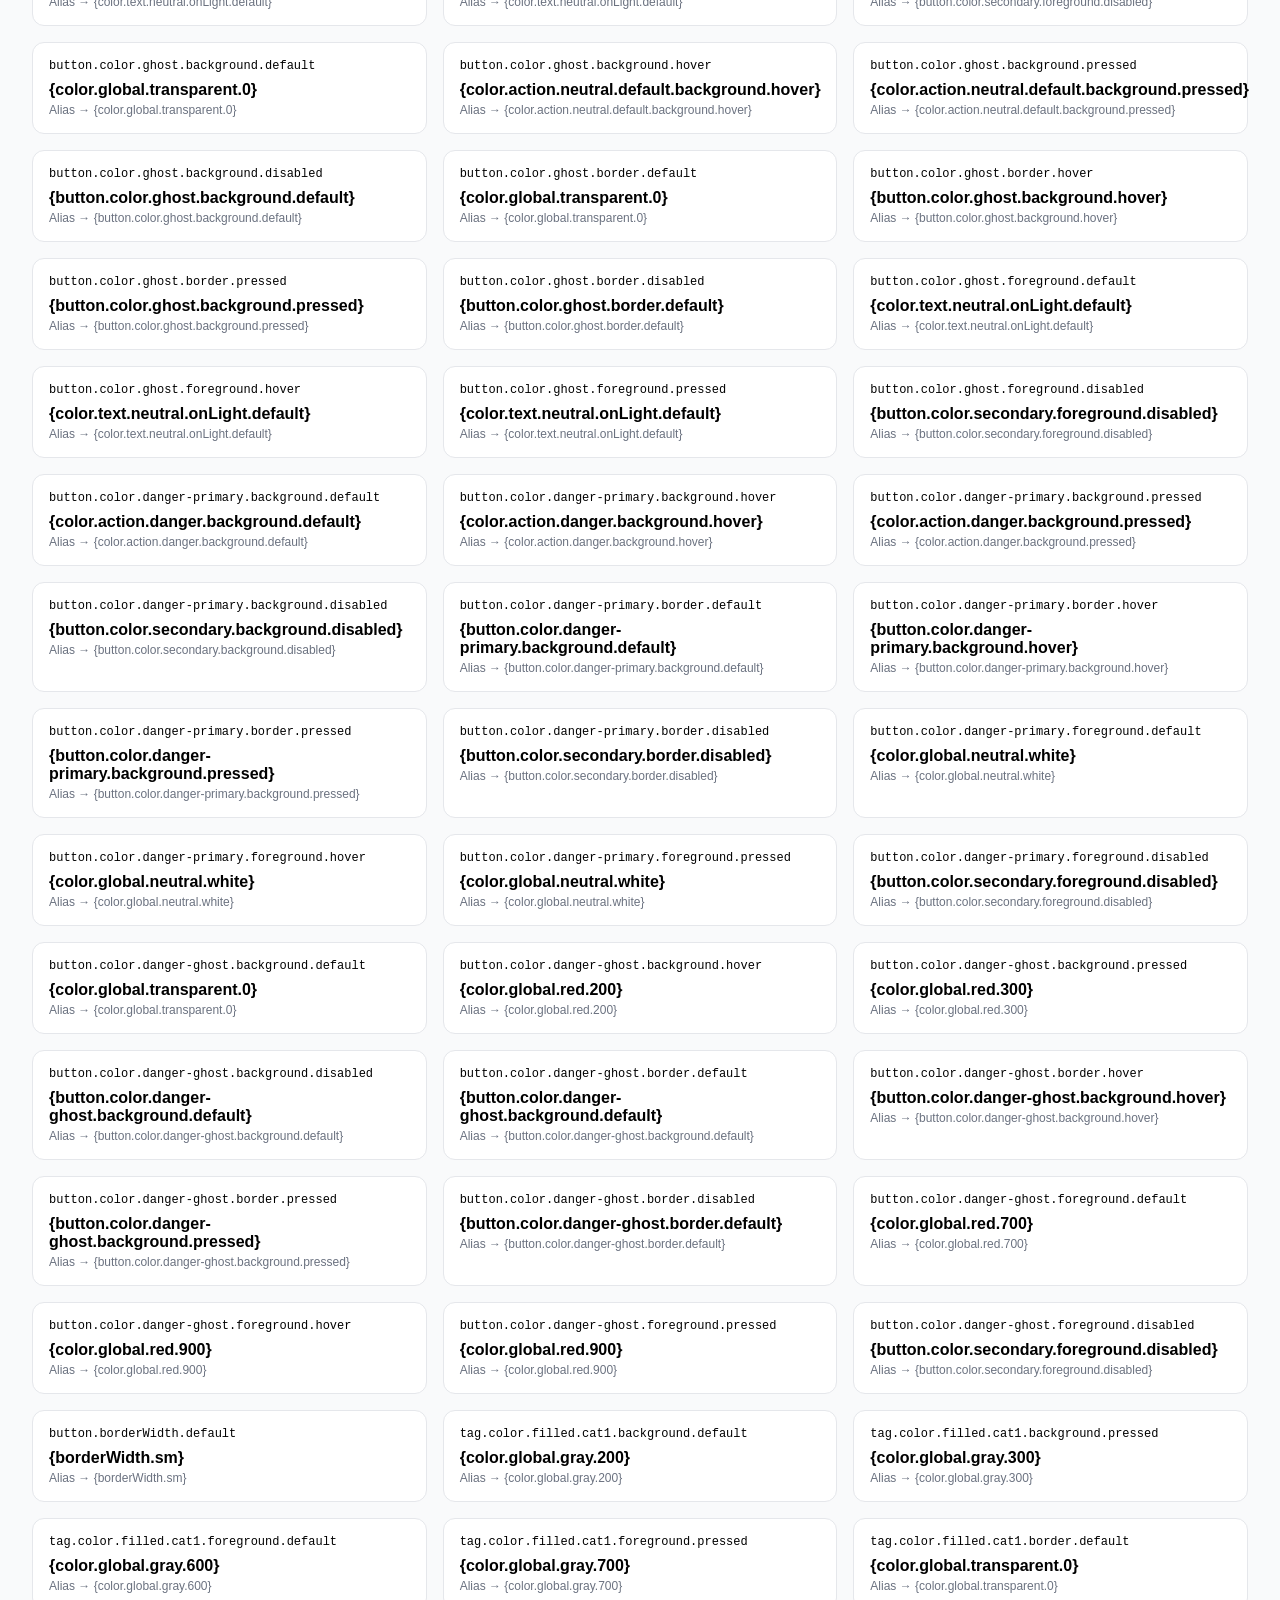
==== commit 38d6c540: "Update index.html" ====
--- a/token-inspector/index.html
+++ b/token-inspector/index.html
@@ -27,6 +27,35 @@
   padding: 8px;
   font-size: 14px;
 }
+.token-stats {
+  width: 100%;
+  margin-bottom: 16px;
+  font-size: 14px;
+  display: flex;
+  align-items: center;
+}
+
+.token-count {
+  position: relative;
+  font-weight: 500;
+  cursor: default;
+}
+
+.token-count:hover::after {
+  content: attr(data-tooltip);
+  position: absolute;
+  top: 24px;
+  left: 0;
+  white-space: pre;
+  background: #111827;
+  color: white;
+  padding: 8px 12px;
+  border-radius: 8px;
+  font-size: 12px;
+  line-height: 1.4;
+  box-shadow: 0 4px 16px rgba(0,0,0,0.2);
+  z-index: 100;
+}
 
 .grid {
   display: grid;
@@ -74,6 +103,9 @@
 
   <input type="text" id="searchInput" placeholder="Search tokens..." />
 </div>
+<div class="token-stats">
+  <span id="tokenCount" class="token-count"></span>
+</div>
 
 <div class="grid" id="tokenGrid"></div>
 
@@ -82,6 +114,7 @@
 const platformSelect = document.getElementById("platformSelect");
 const tierSelect = document.getElementById("tierSelect");
 const searchInput = document.getElementById("searchInput");
+const tokenCountEl = document.getElementById("tokenCount");
 
 let allTokens = {};
 
@@ -146,11 +179,14 @@
 
   const platform = platformSelect.value;
   const selectedTiers = Array.from(tierSelect.selectedOptions).map(o => o.value);
-  const search = searchInput.value.toLowerCase();
+  const search = searchInput.value.trim().toLowerCase();
 
   if (!platform) return;
 
   const tiers = allTokens[platform];
+
+  let totalCount = 0;
+  let tierCounts = {};
 
   for (const tierFile in tiers) {
     const tier = tierFile.replace("-web", "");
@@ -159,23 +195,47 @@
 
     const tokens = tiers[tierFile];
 
+    if (!tierCounts[tier]) tierCounts[tier] = 0;
+
     for (const name in tokens) {
       if (search && !name.toLowerCase().includes(search)) continue;
 
+      tierCounts[tier]++;
+      totalCount++;
+
       const token = tokens[name];
 
       const card = document.createElement("div");
       card.className = "card";
 
+      const valueDisplay =
+        typeof token.$value === "object"
+          ? JSON.stringify(token.$value, null, 2)
+          : token.$value;
+
       card.innerHTML = `
         <div class="token-name">${name}</div>
-        <div class="token-value">${token.$value}</div>
-        ${token.$value.startsWith("{") ? `<div class="alias">Alias → ${token.$value}</div>` : ""}
+        <div class="token-value">${valueDisplay}</div>
+        ${
+          typeof token.$value === "string" && token.$value.startsWith("{")
+            ? `<div class="alias">Alias → ${token.$value}</div>`
+            : ""
+        }
       `;
 
       grid.appendChild(card);
     }
   }
+
+  // Update total text
+  tokenCountEl.textContent = `Tokens (${totalCount})`;
+
+  // Build tooltip
+  const tooltipLines = Object.entries(tierCounts)
+    .map(([tier, count]) => `${tier} (${count})`)
+    .join("\n");
+
+  tokenCountEl.setAttribute("data-tooltip", tooltipLines);
 }
 
 platformSelect.addEventListener("change", render);
@@ -187,4 +247,4 @@
 
 </body>
 </html>
- 
+
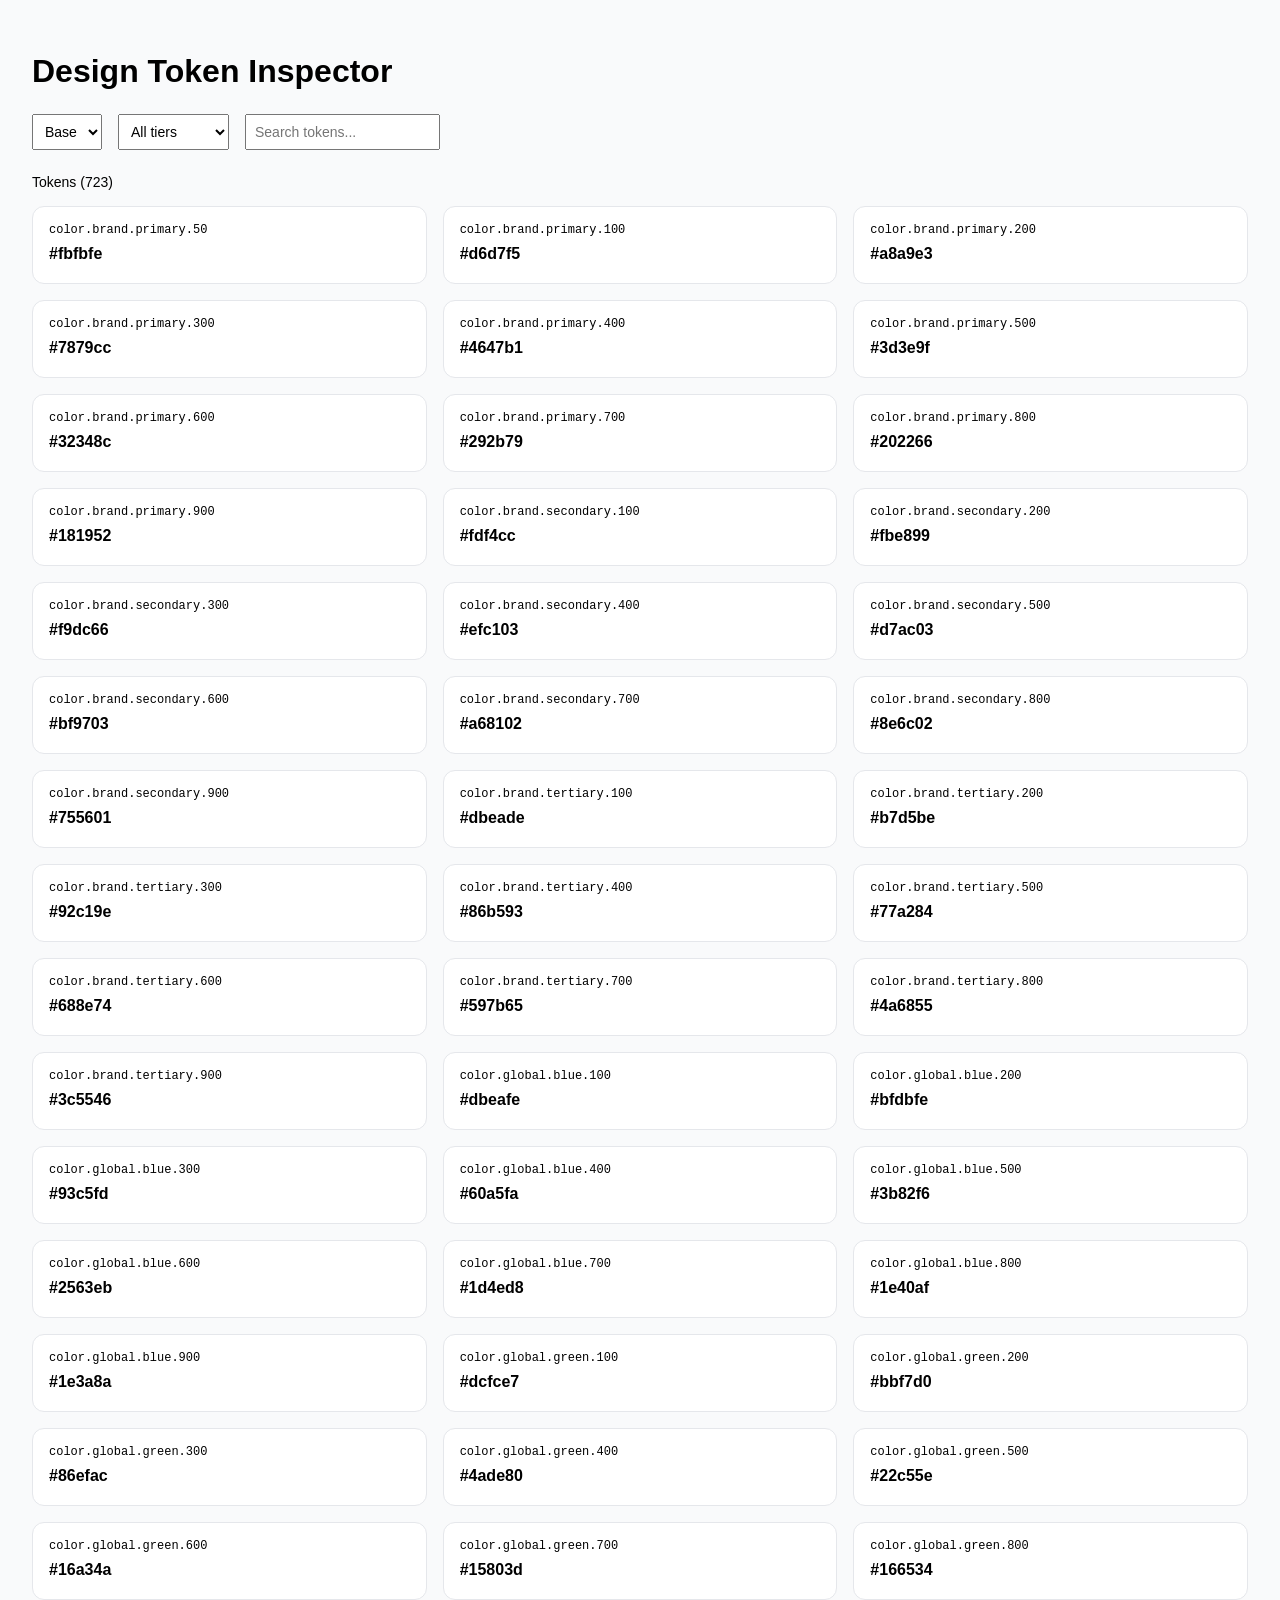
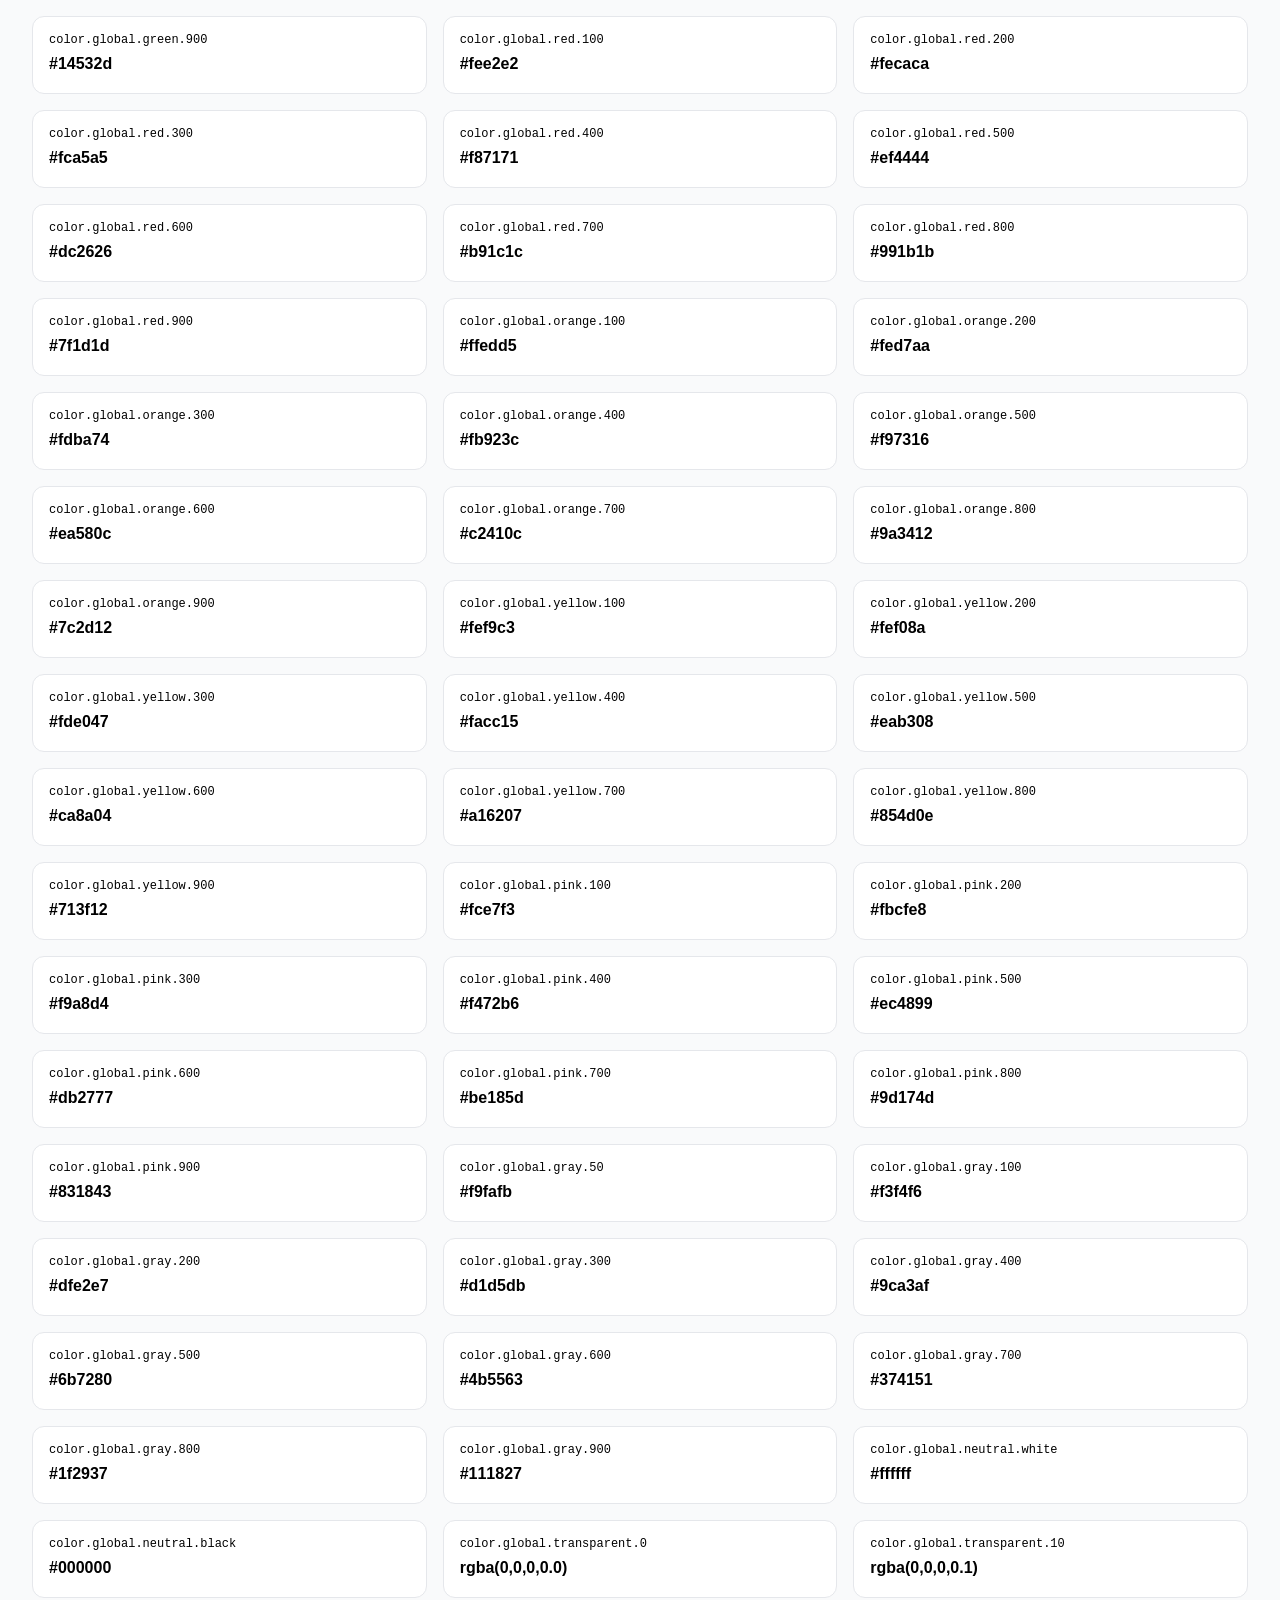
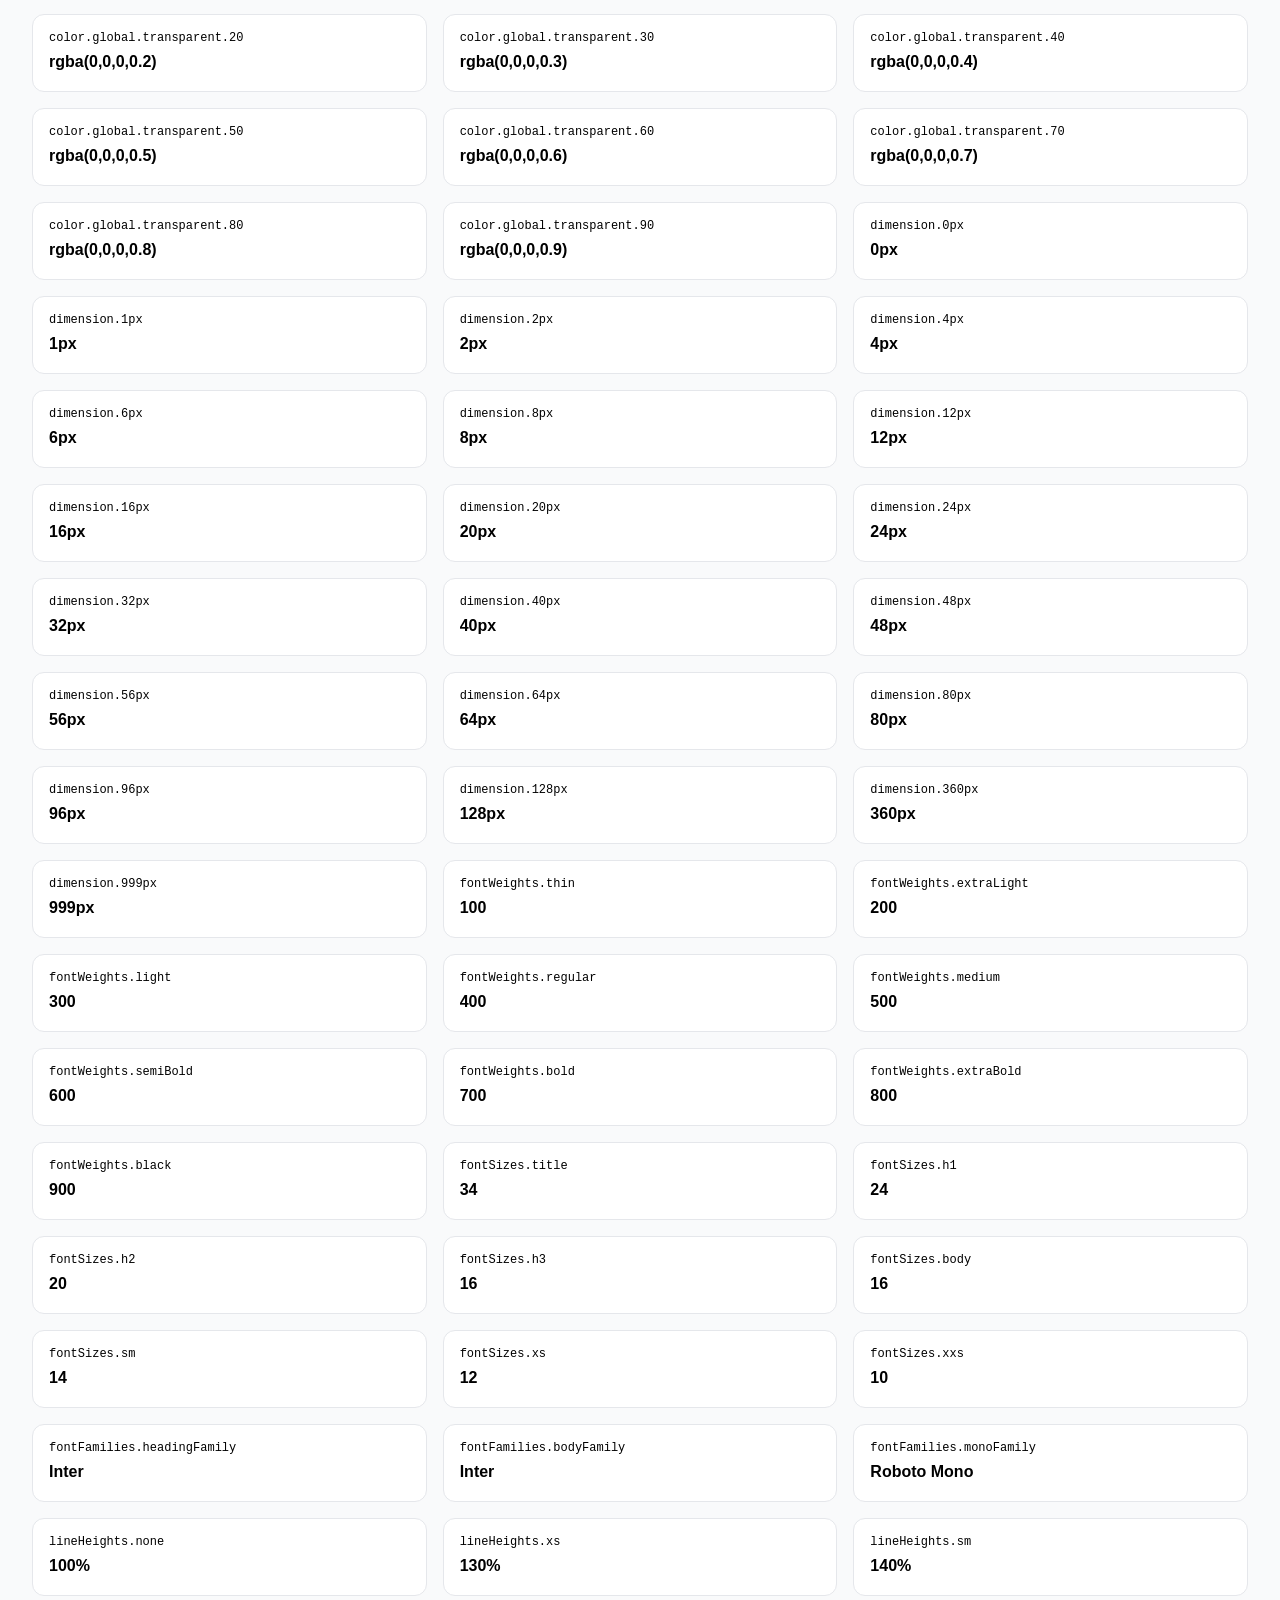
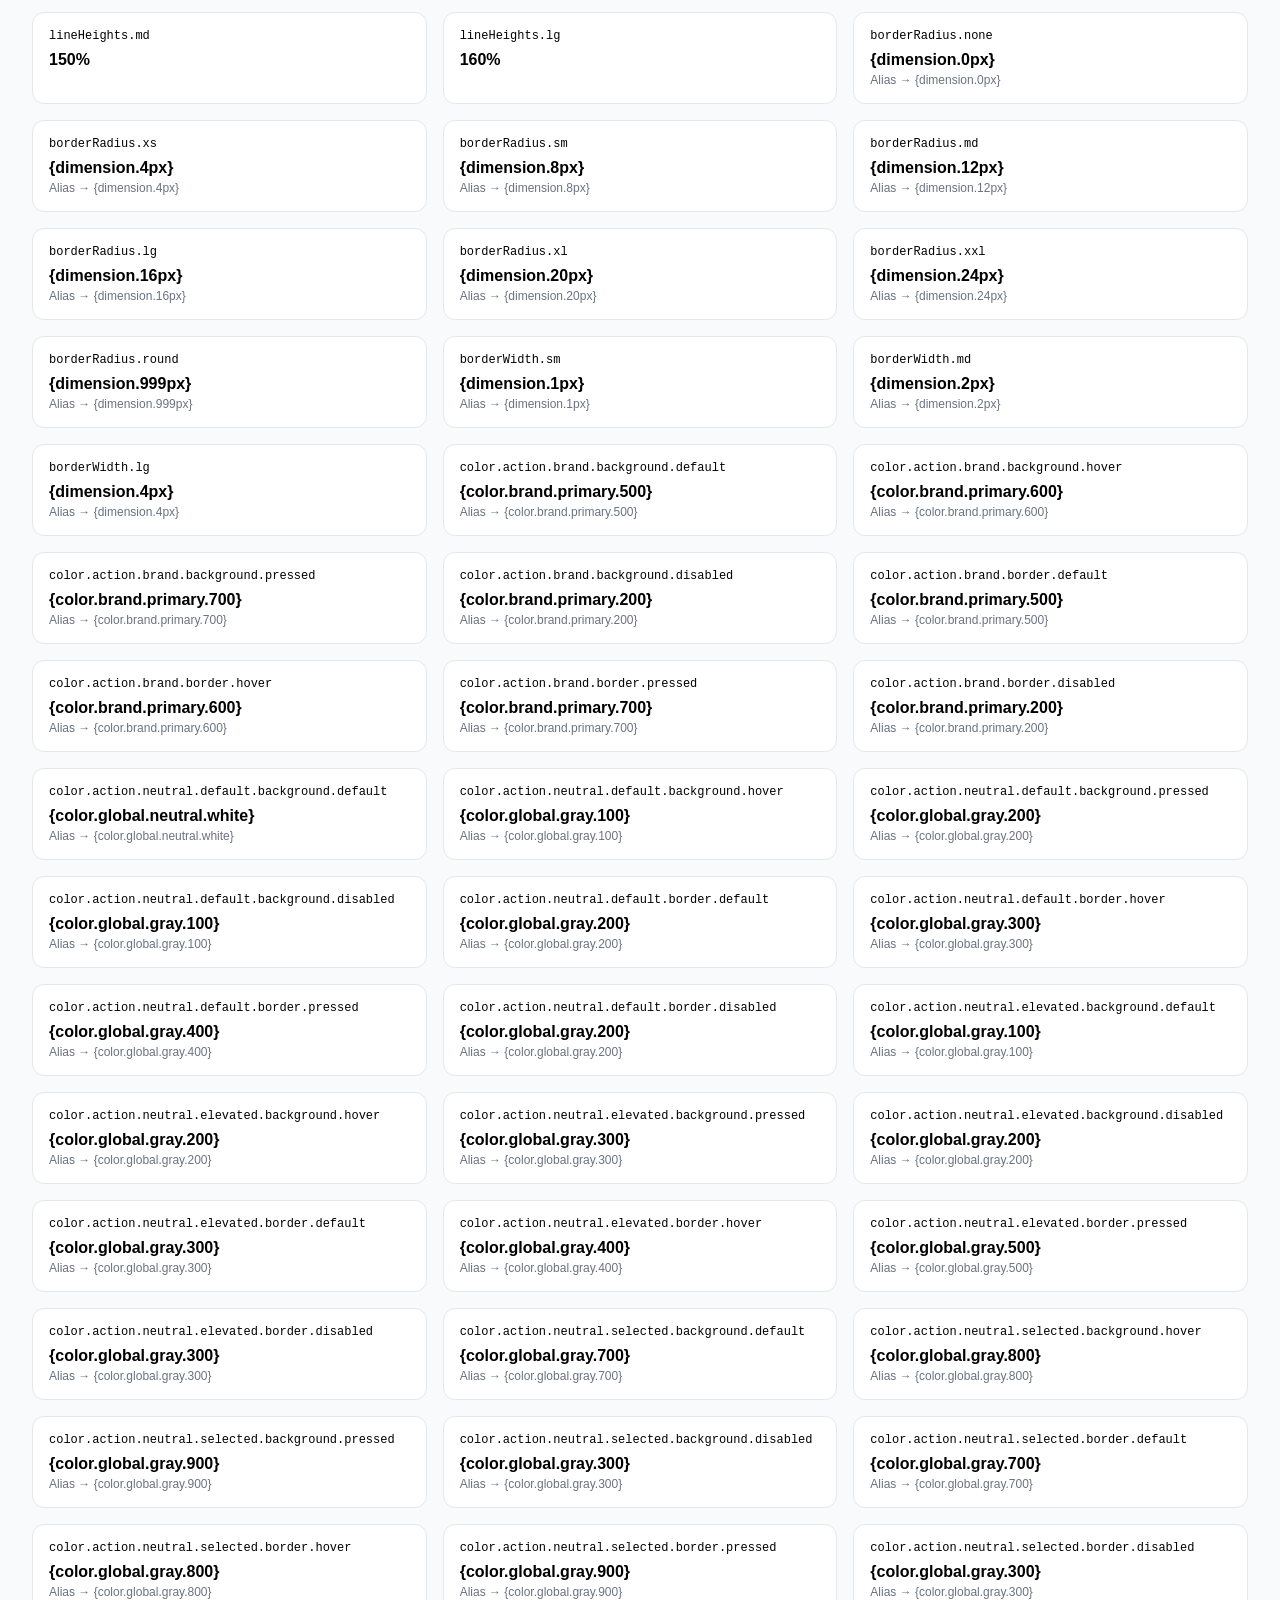
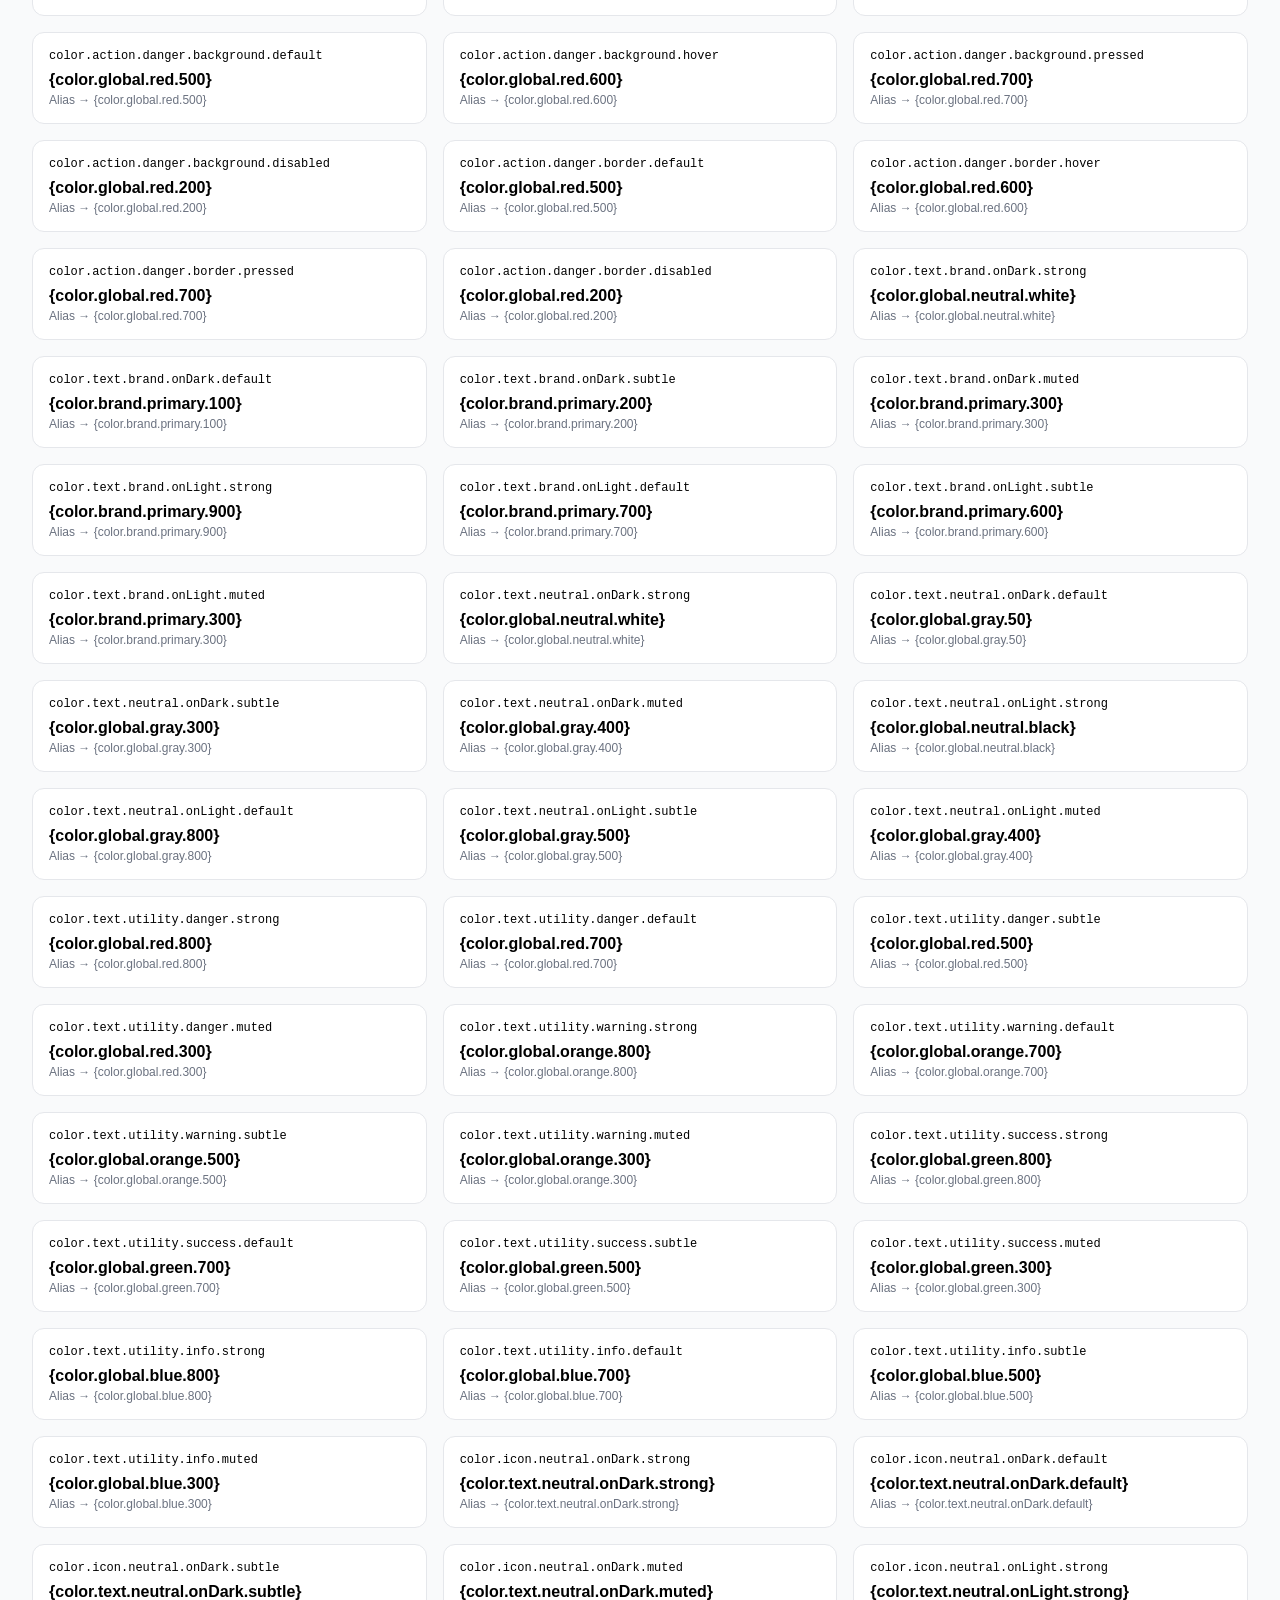
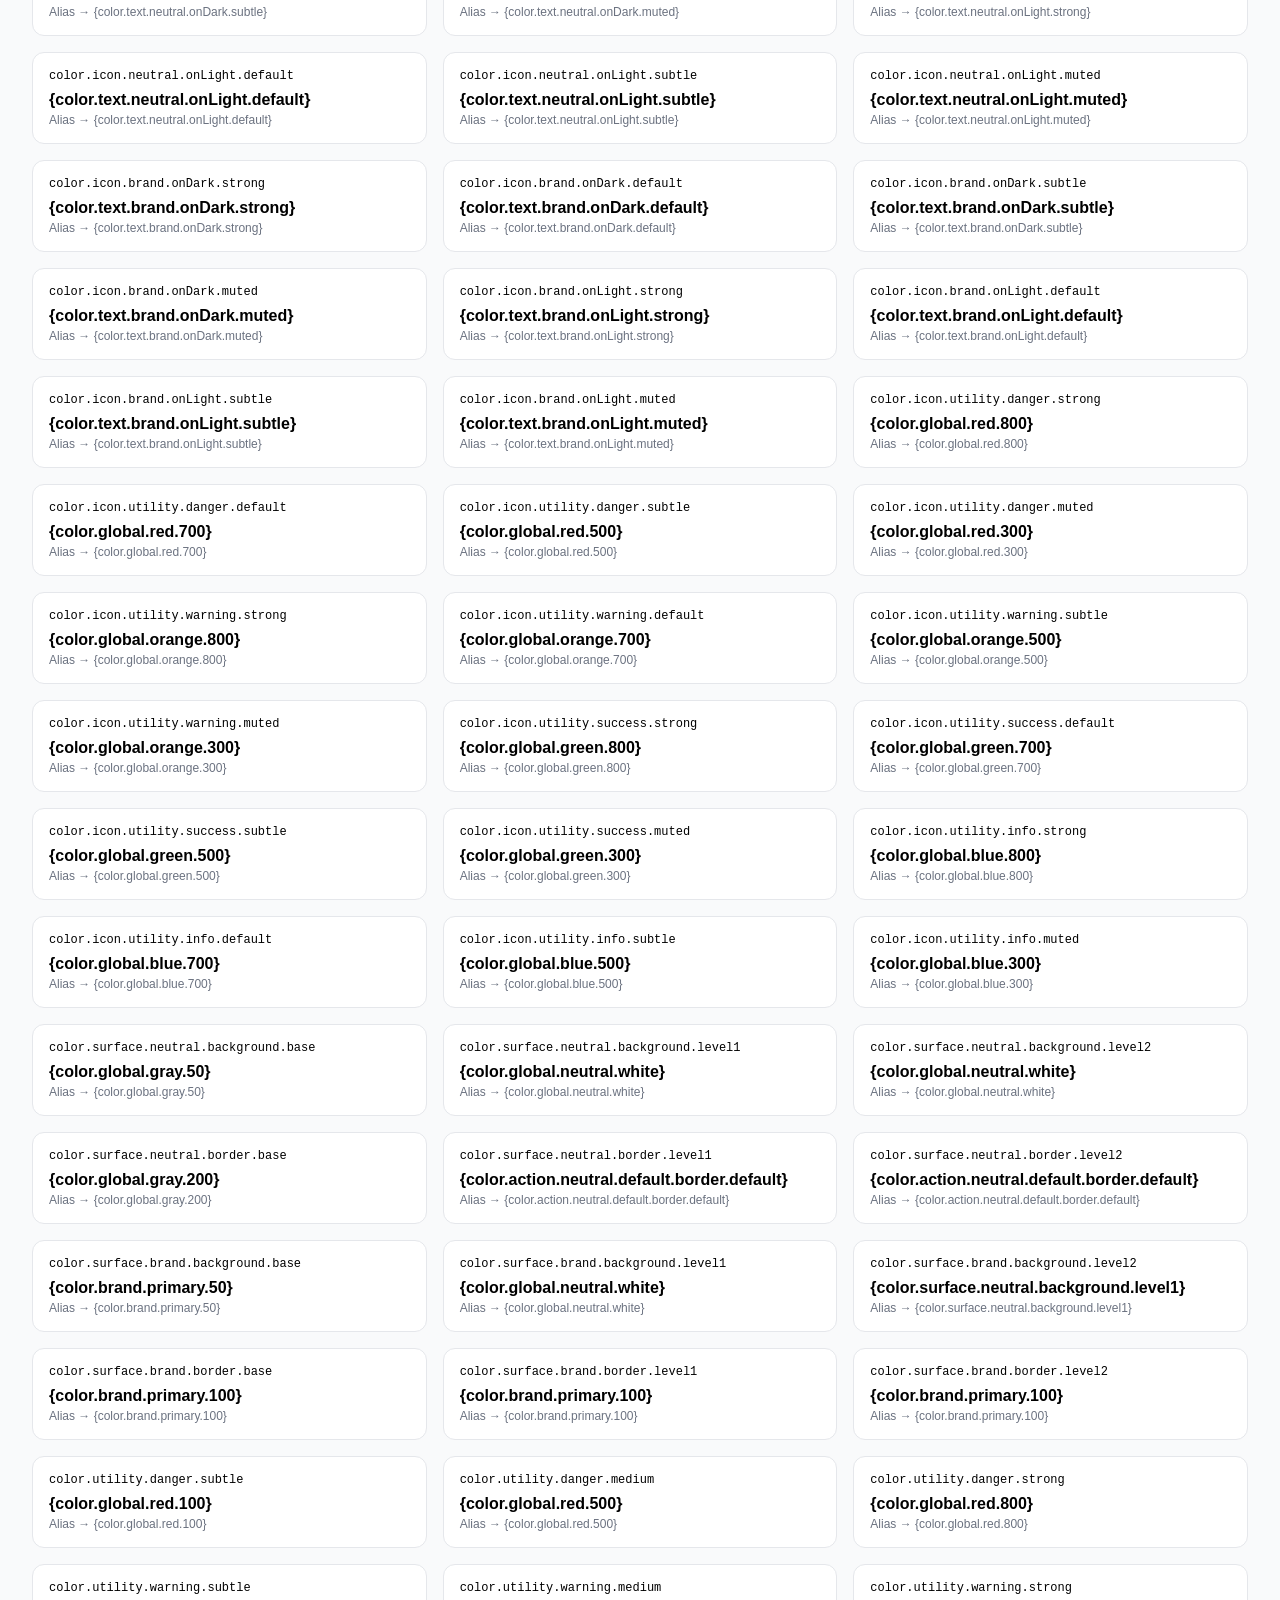
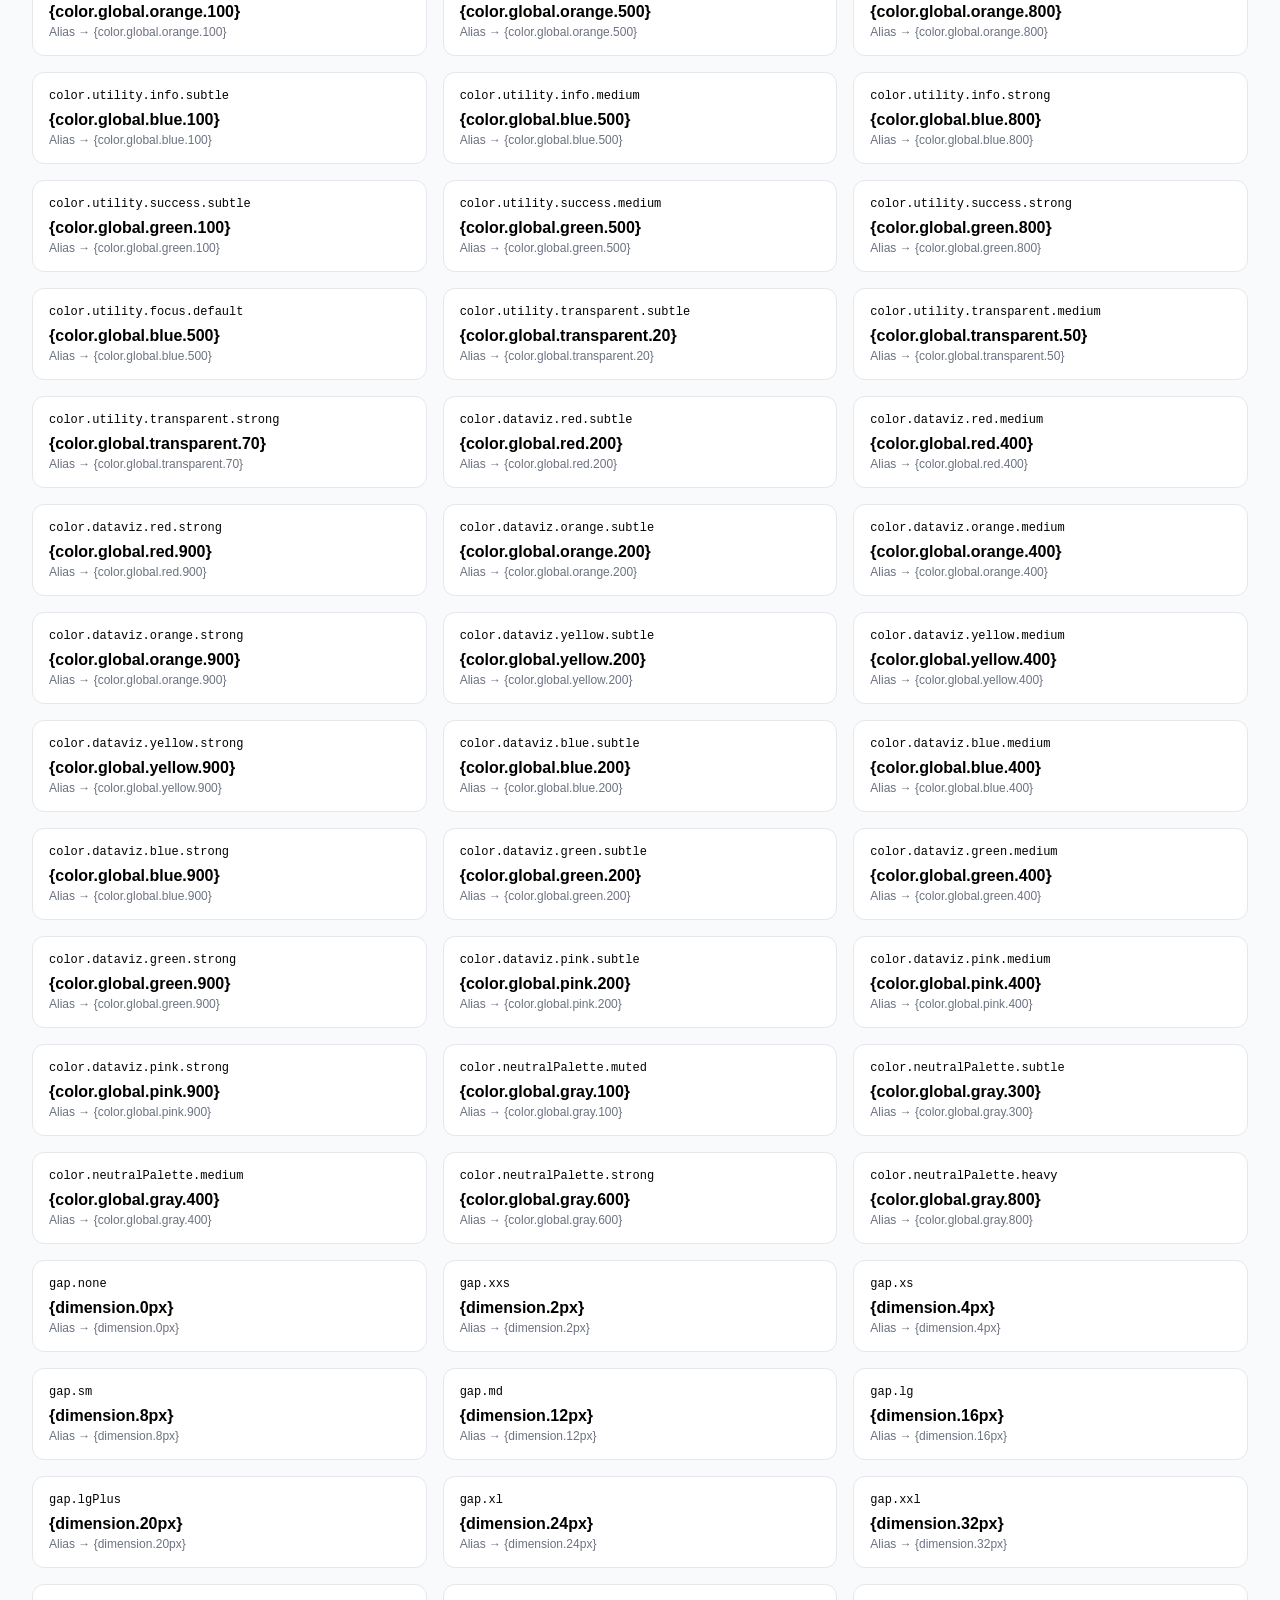
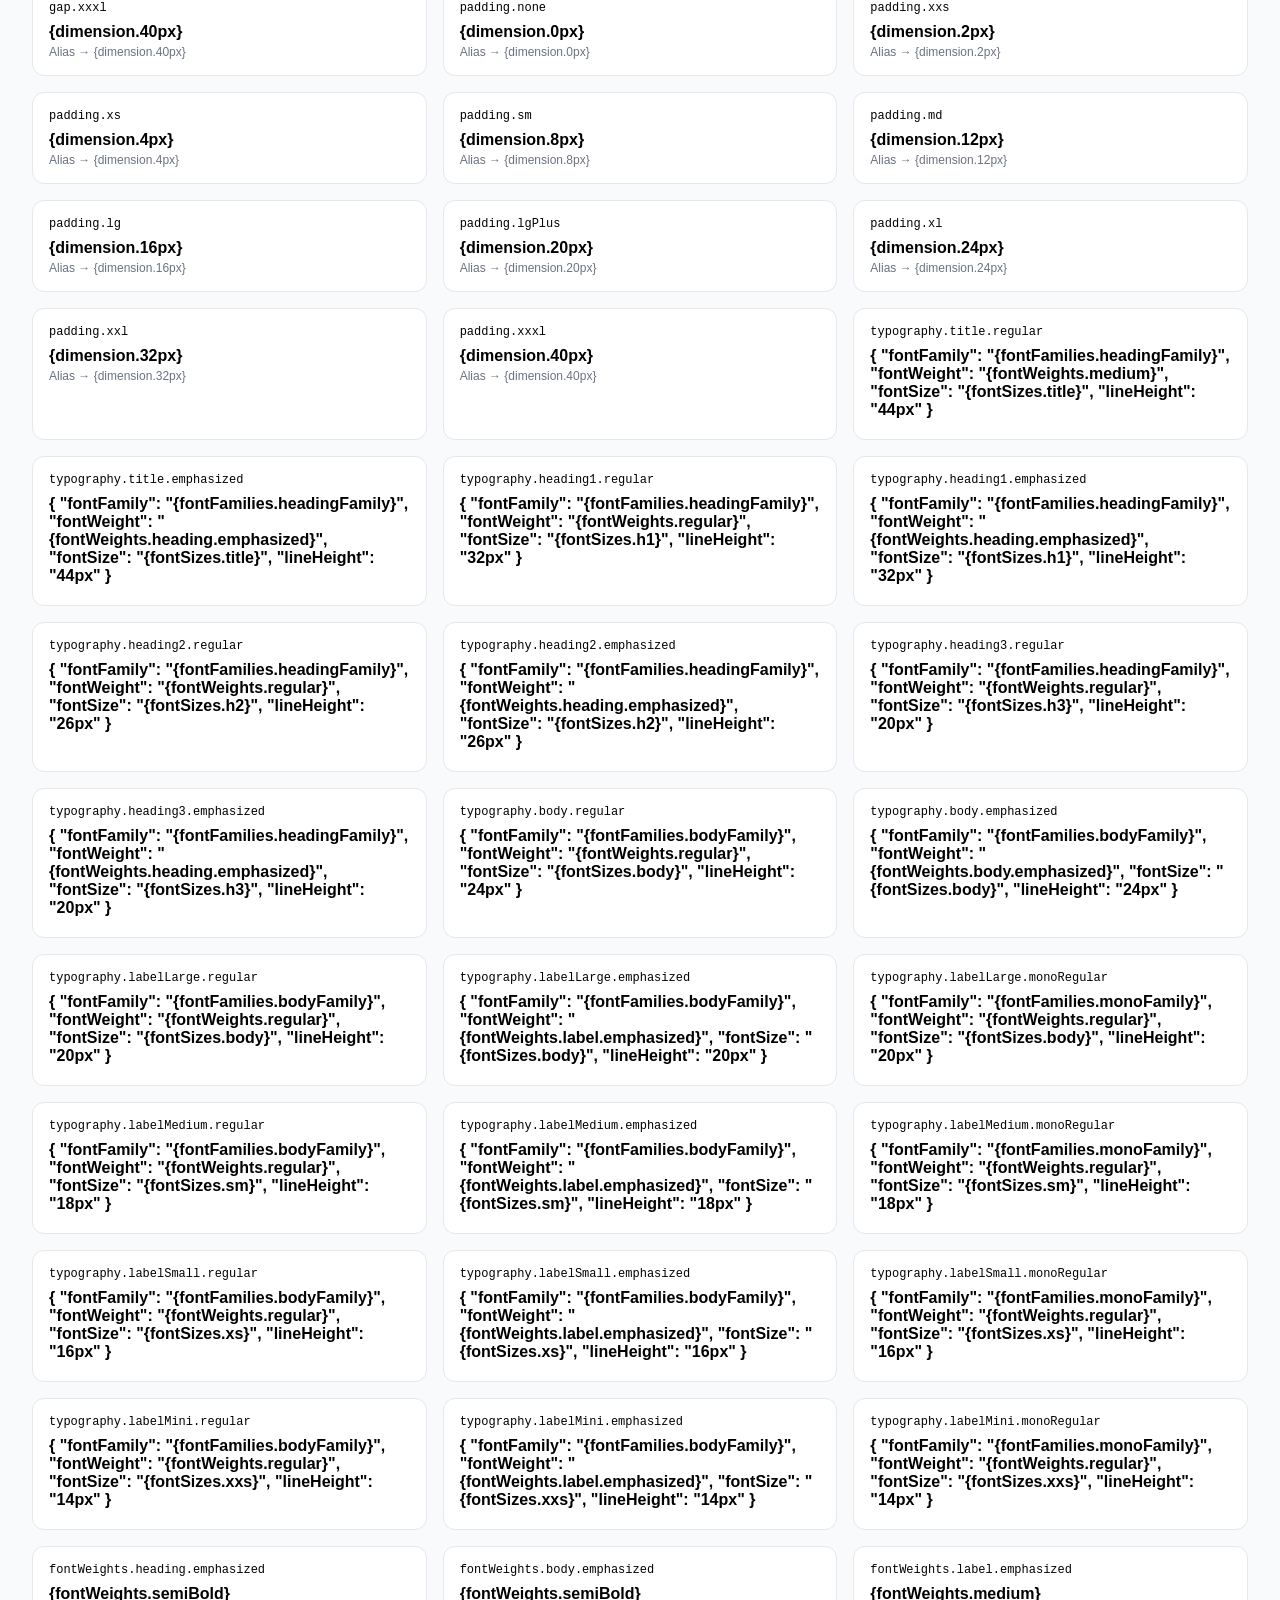
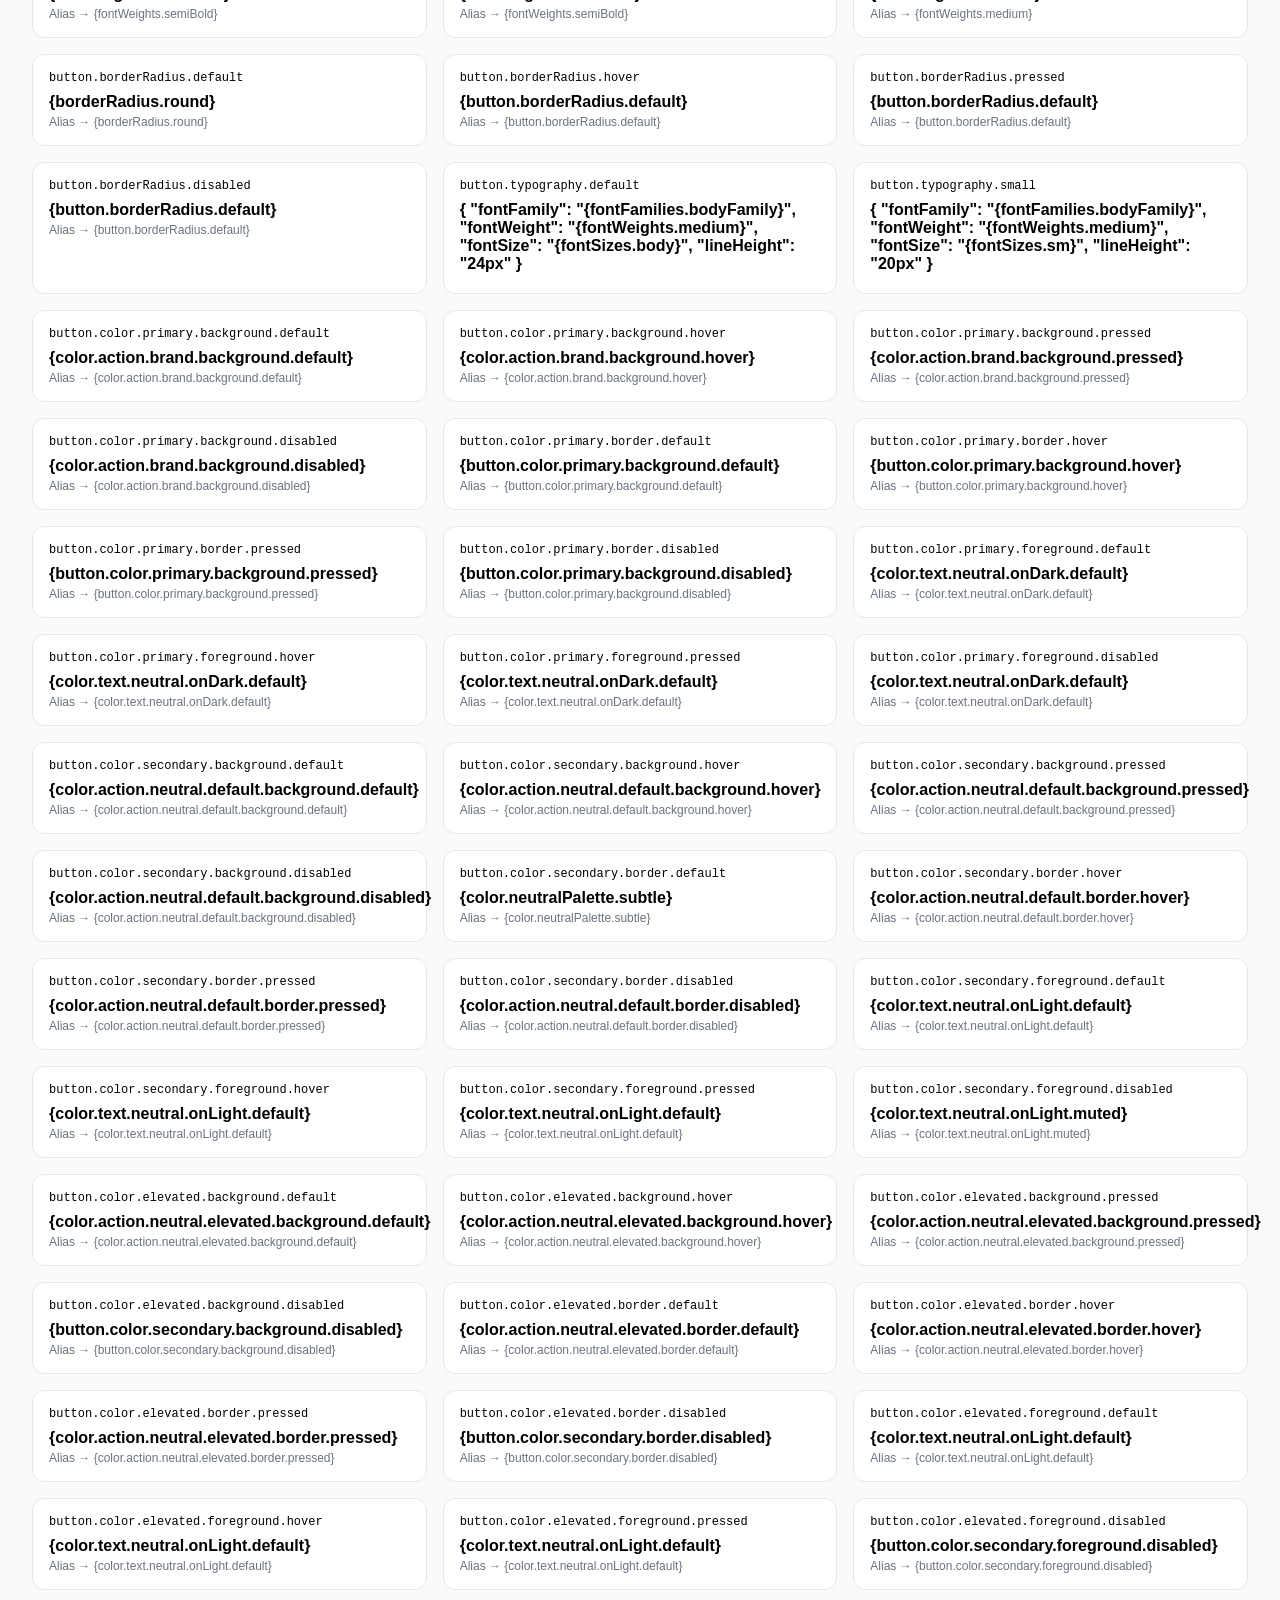
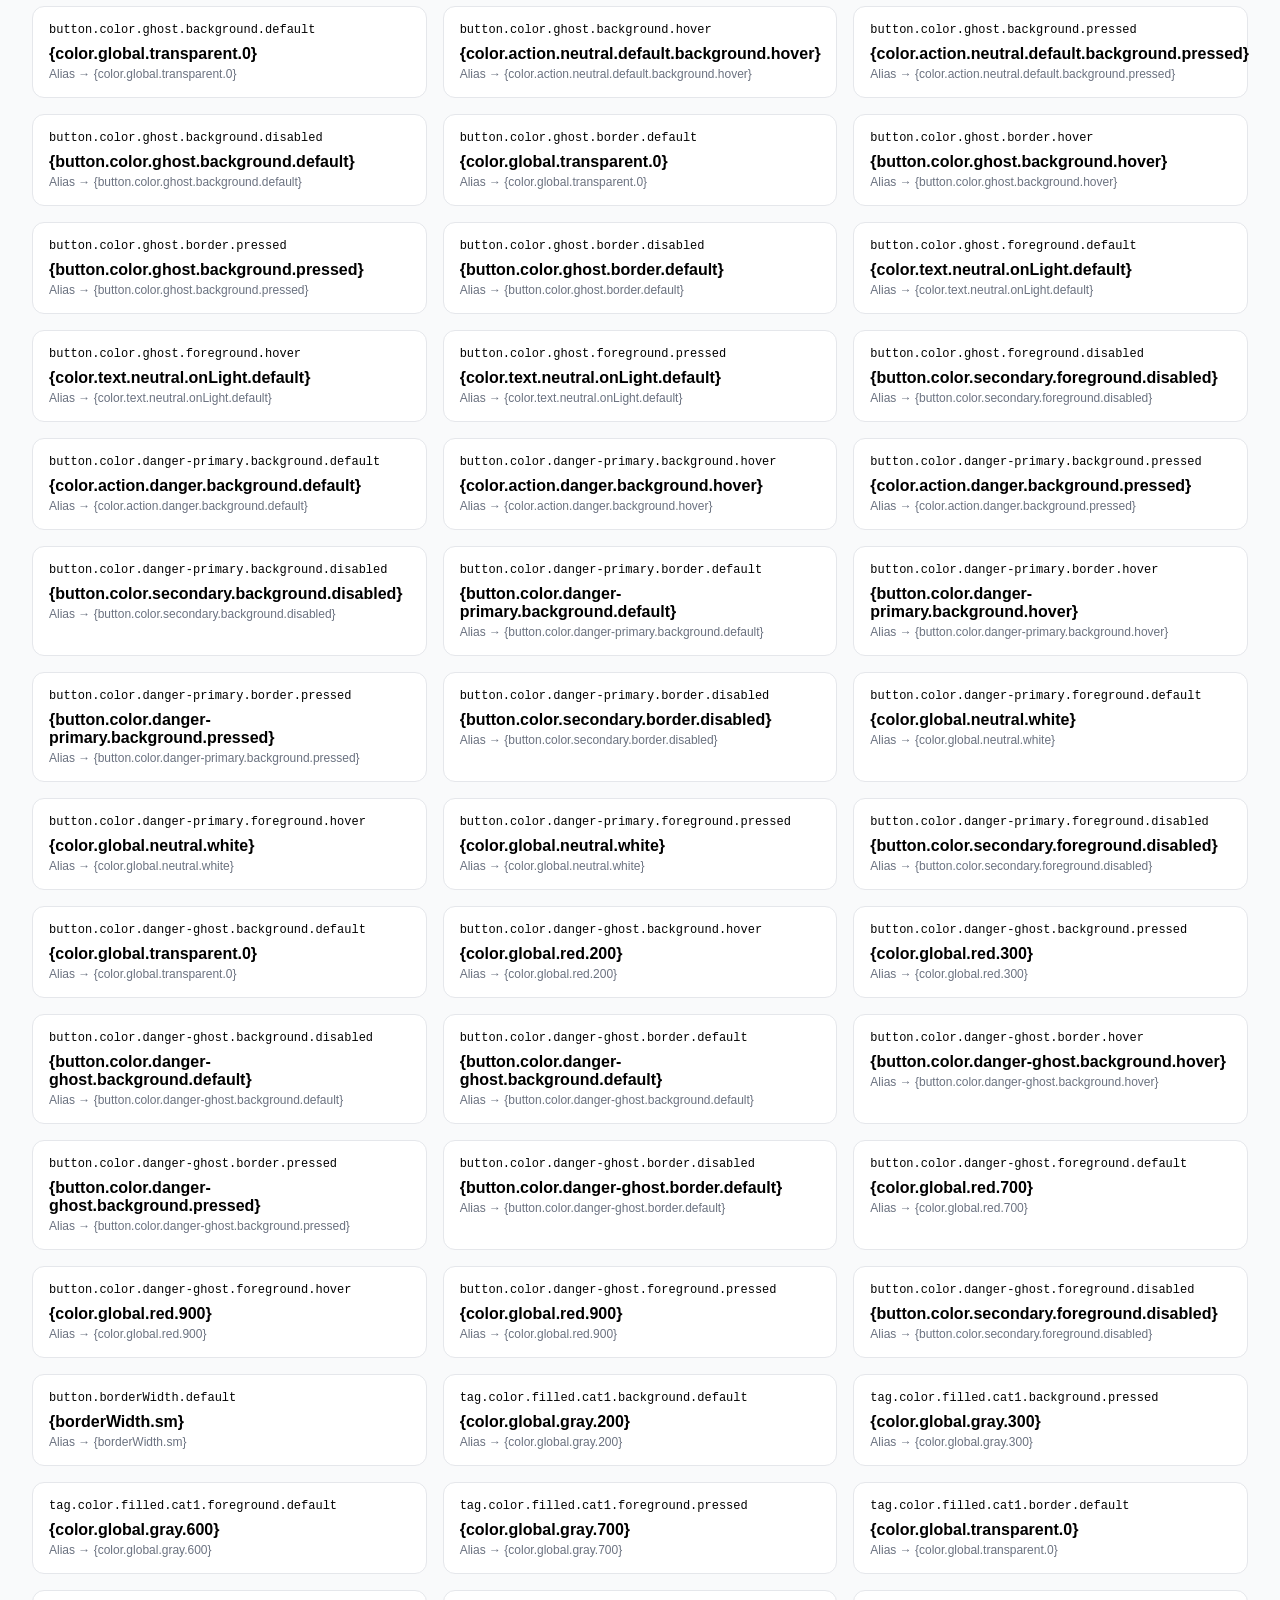
==== commit 7f6751ef: "Update index.html Turn Token set selector in to dropdown single select" ====
--- a/token-inspector/index.html
+++ b/token-inspector/index.html
@@ -95,11 +95,12 @@
 <div class="controls">
   <select id="platformSelect"></select>
 
-  <select id="tierSelect" multiple size="3">
-    <option value="core">Core</option>
-    <option value="semantic">Semantic</option>
-    <option value="component">Component</option>
-  </select>
+  <select id="tierSelect">
+  <option value="all">All tiers</option>
+  <option value="core">Core</option>
+  <option value="semantic">Semantic</option>
+  <option value="component">Component</option>
+</select>
 
   <input type="text" id="searchInput" placeholder="Search tokens..." />
 </div>
@@ -178,7 +179,7 @@
   grid.innerHTML = "";
 
   const platform = platformSelect.value;
-  const selectedTiers = Array.from(tierSelect.selectedOptions).map(o => o.value);
+  const selectedTier = tierSelect.value;
   const search = searchInput.value.trim().toLowerCase();
 
   if (!platform) return;
@@ -191,7 +192,7 @@
   for (const tierFile in tiers) {
     const tier = tierFile.replace("-web", "");
 
-    if (selectedTiers.length && !selectedTiers.includes(tier)) continue;
+    if (selectedTier !== "all" && tier !== selectedTier) continue;
 
     const tokens = tiers[tierFile];
 
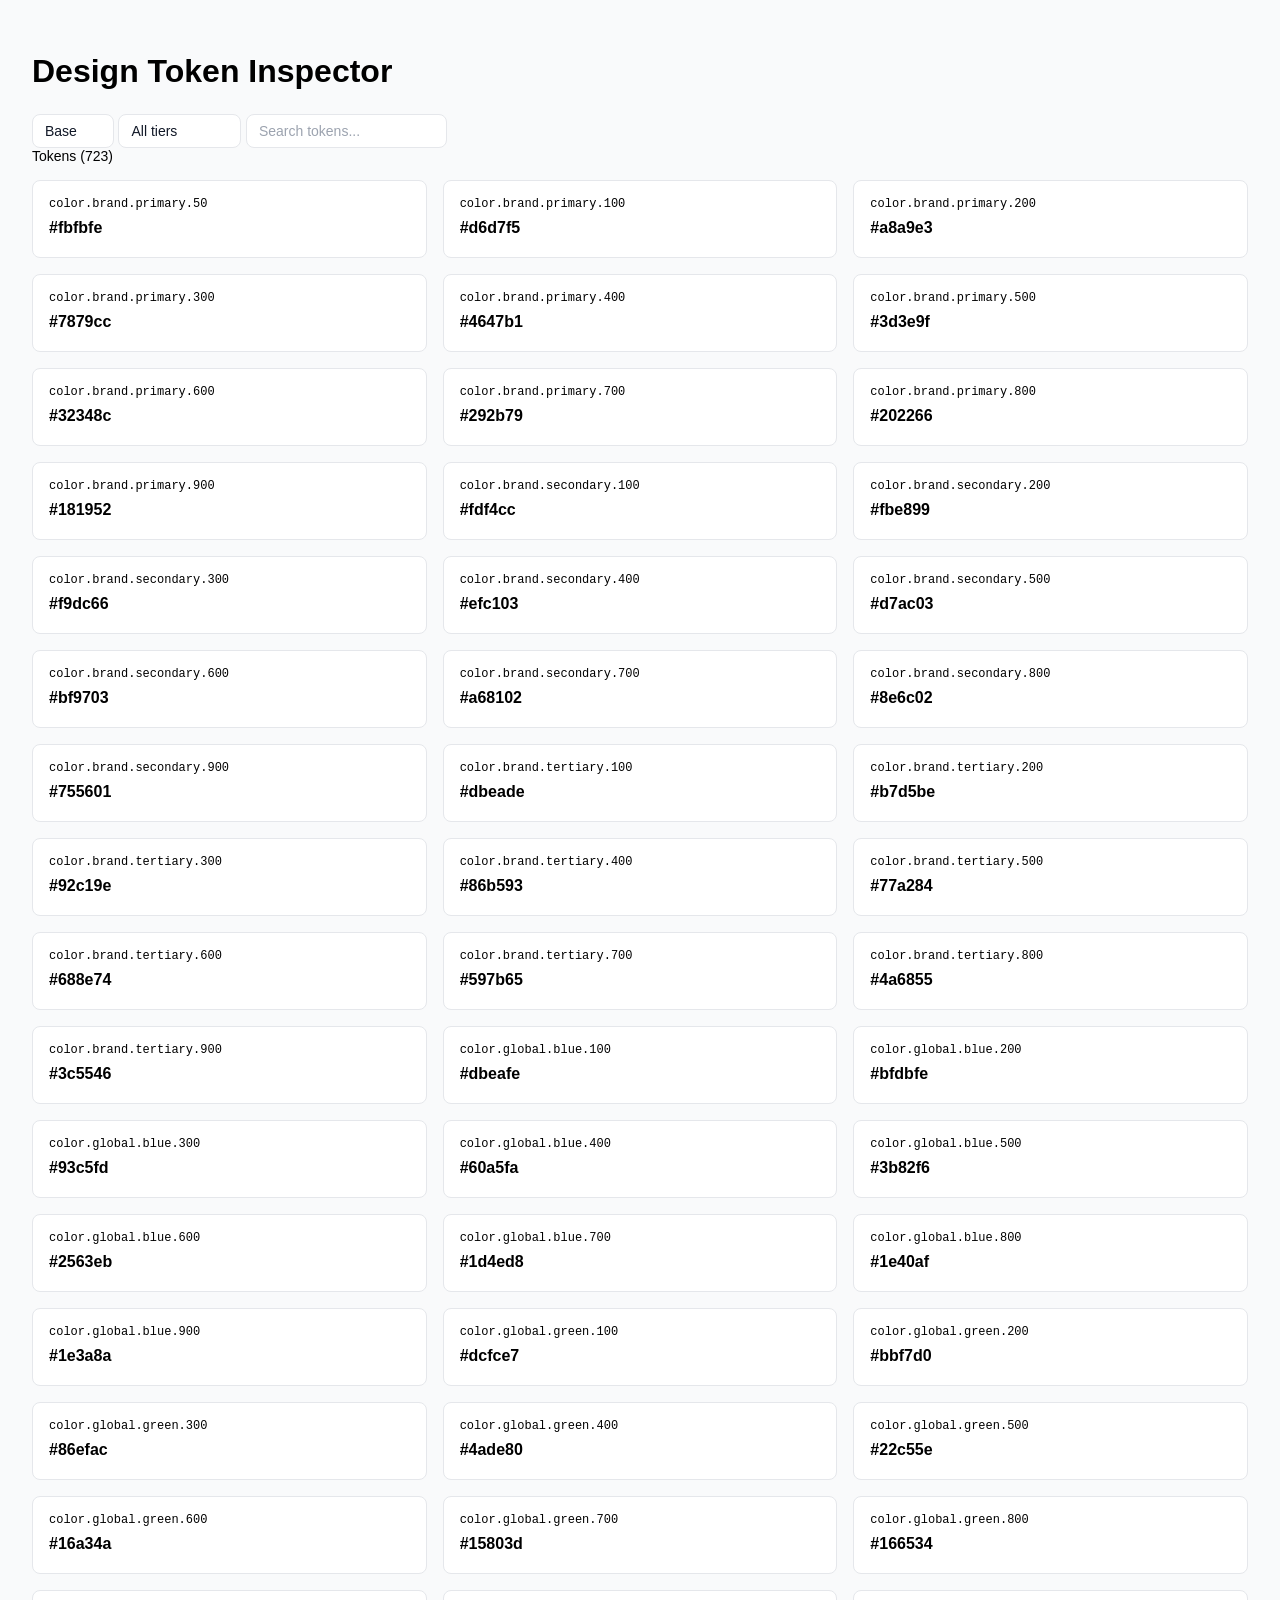
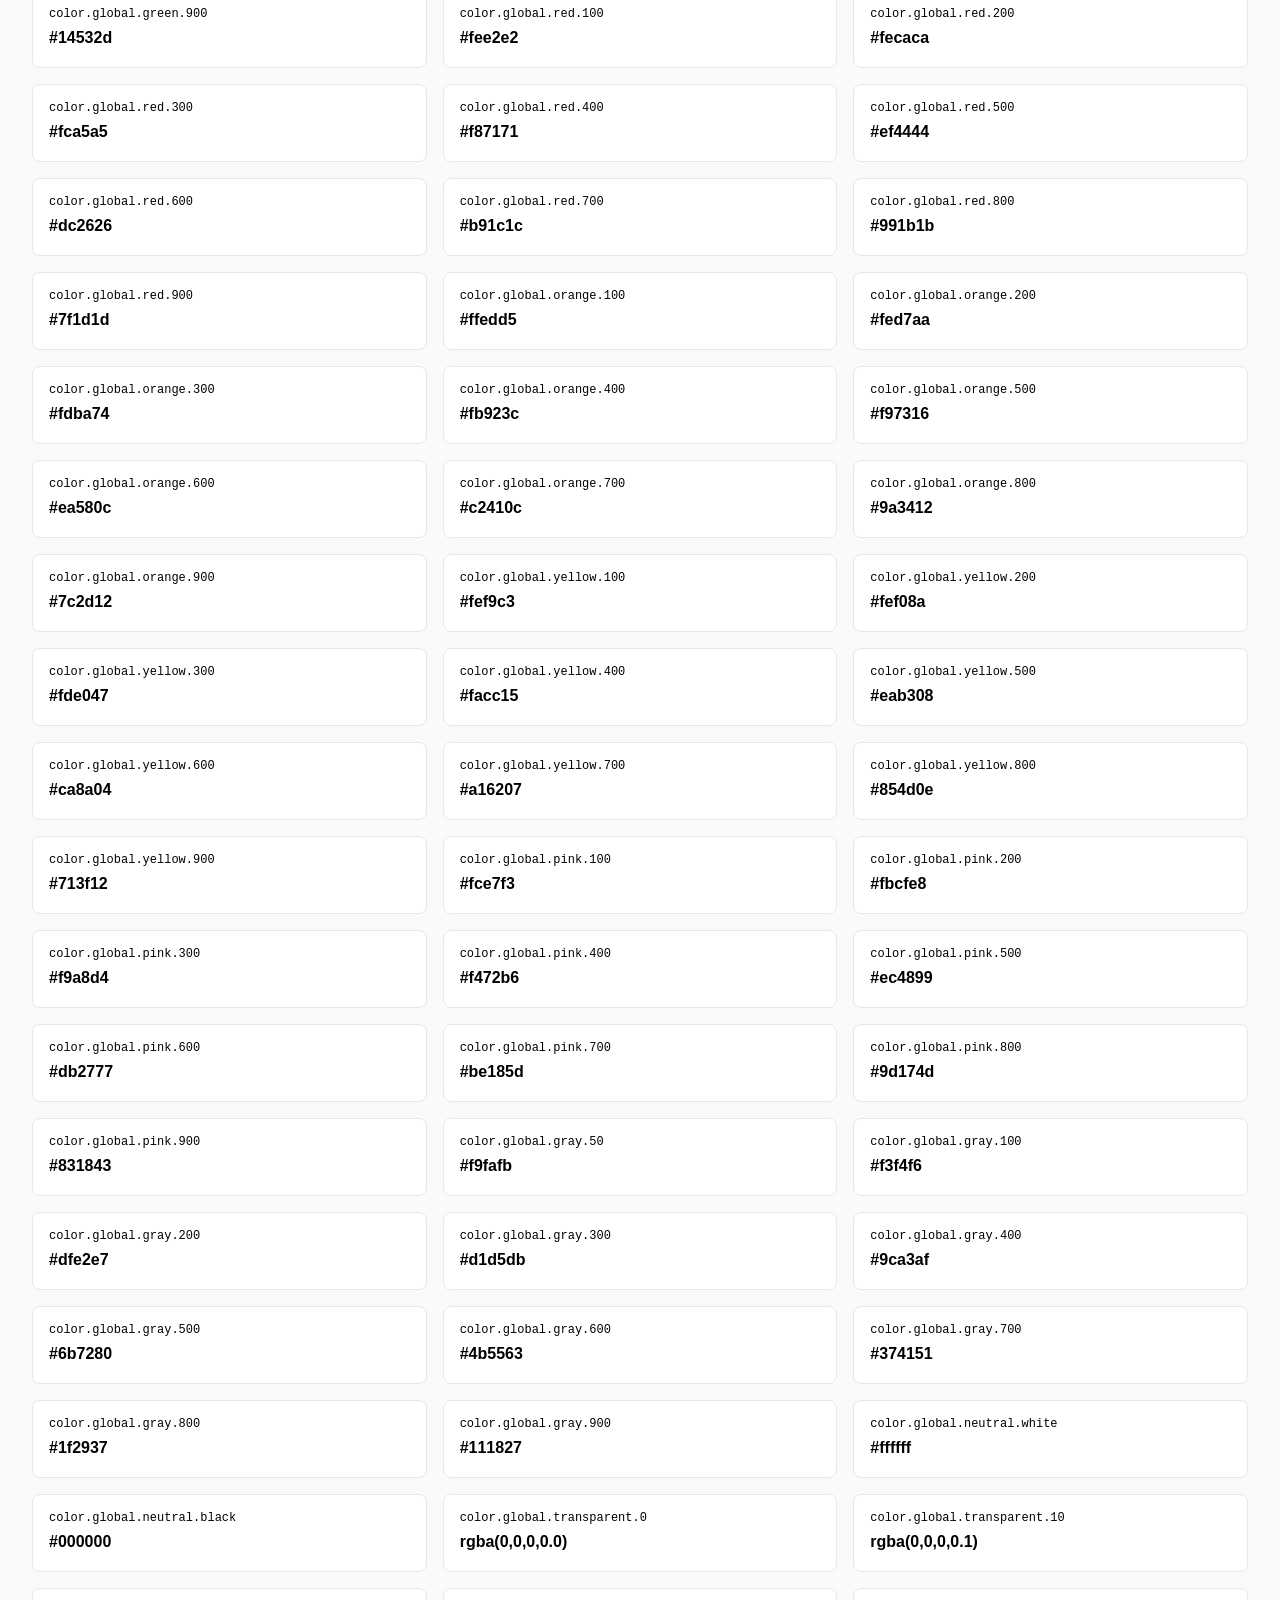
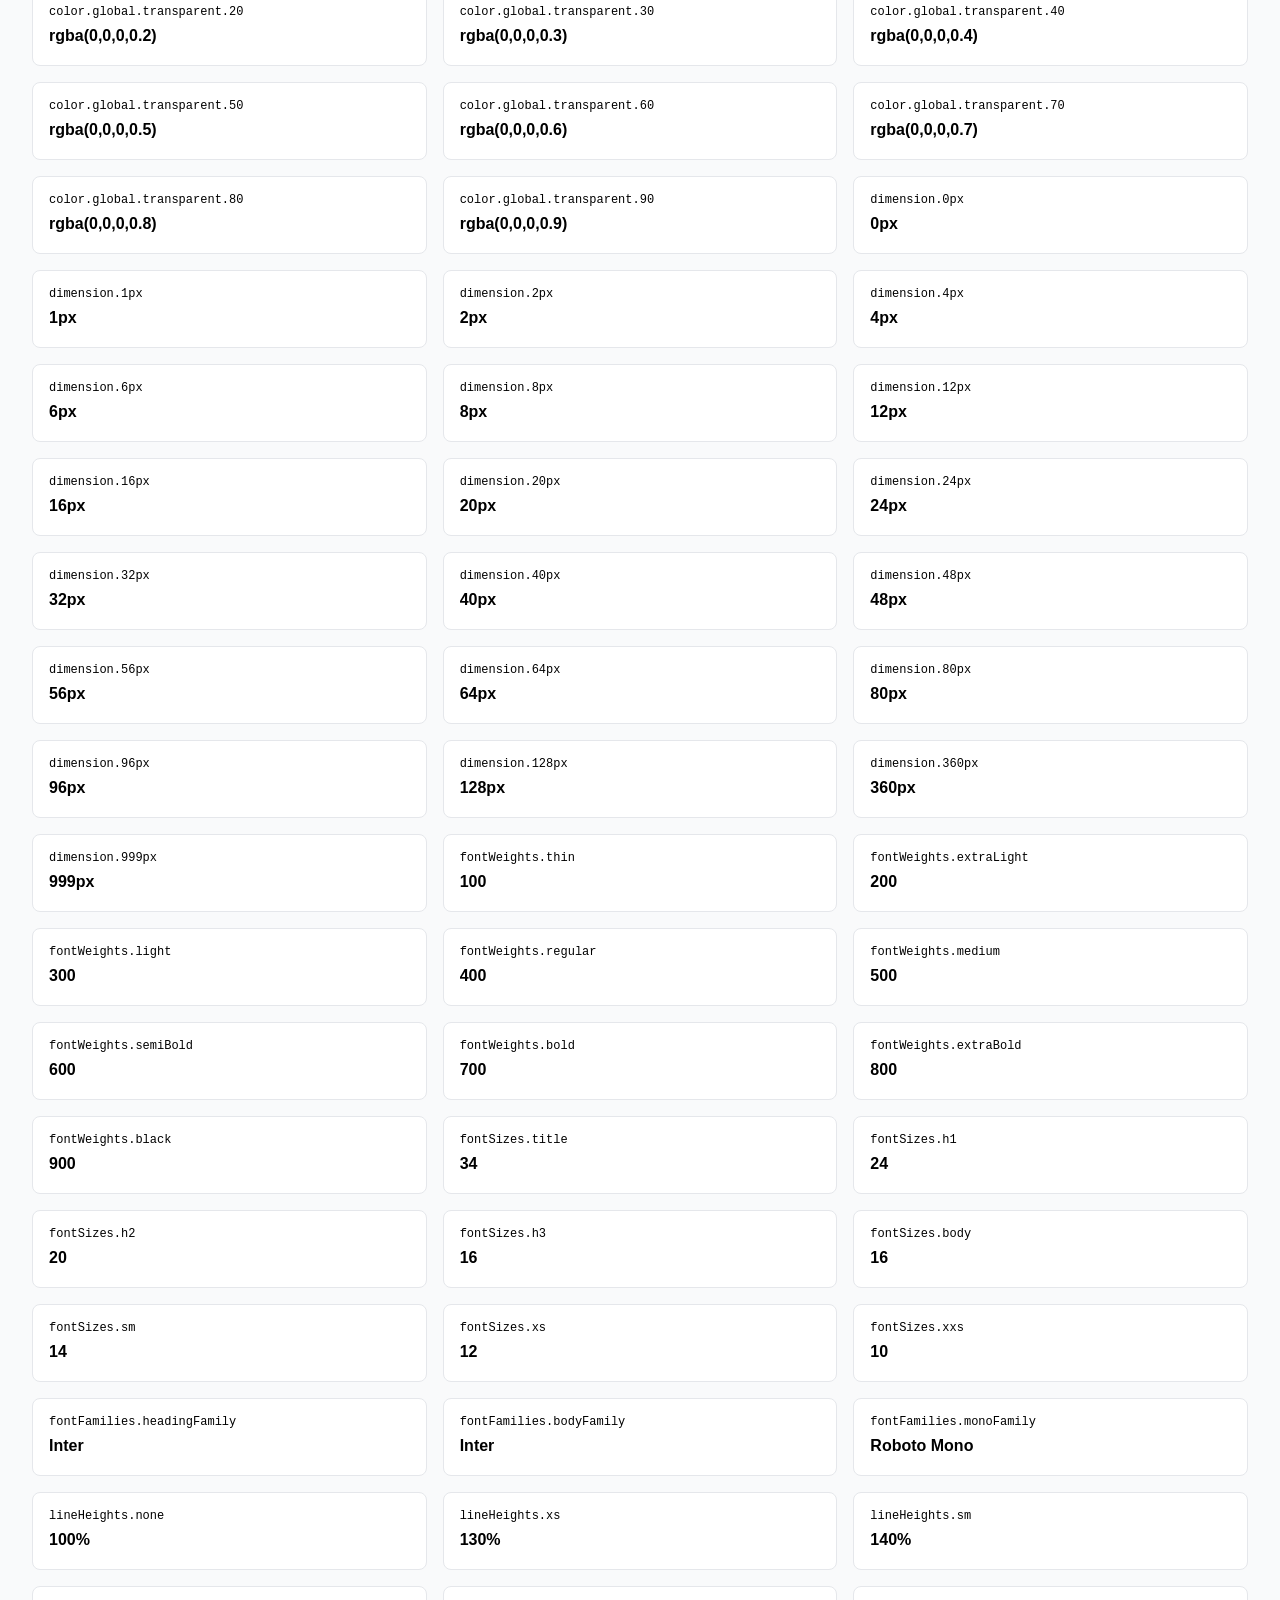
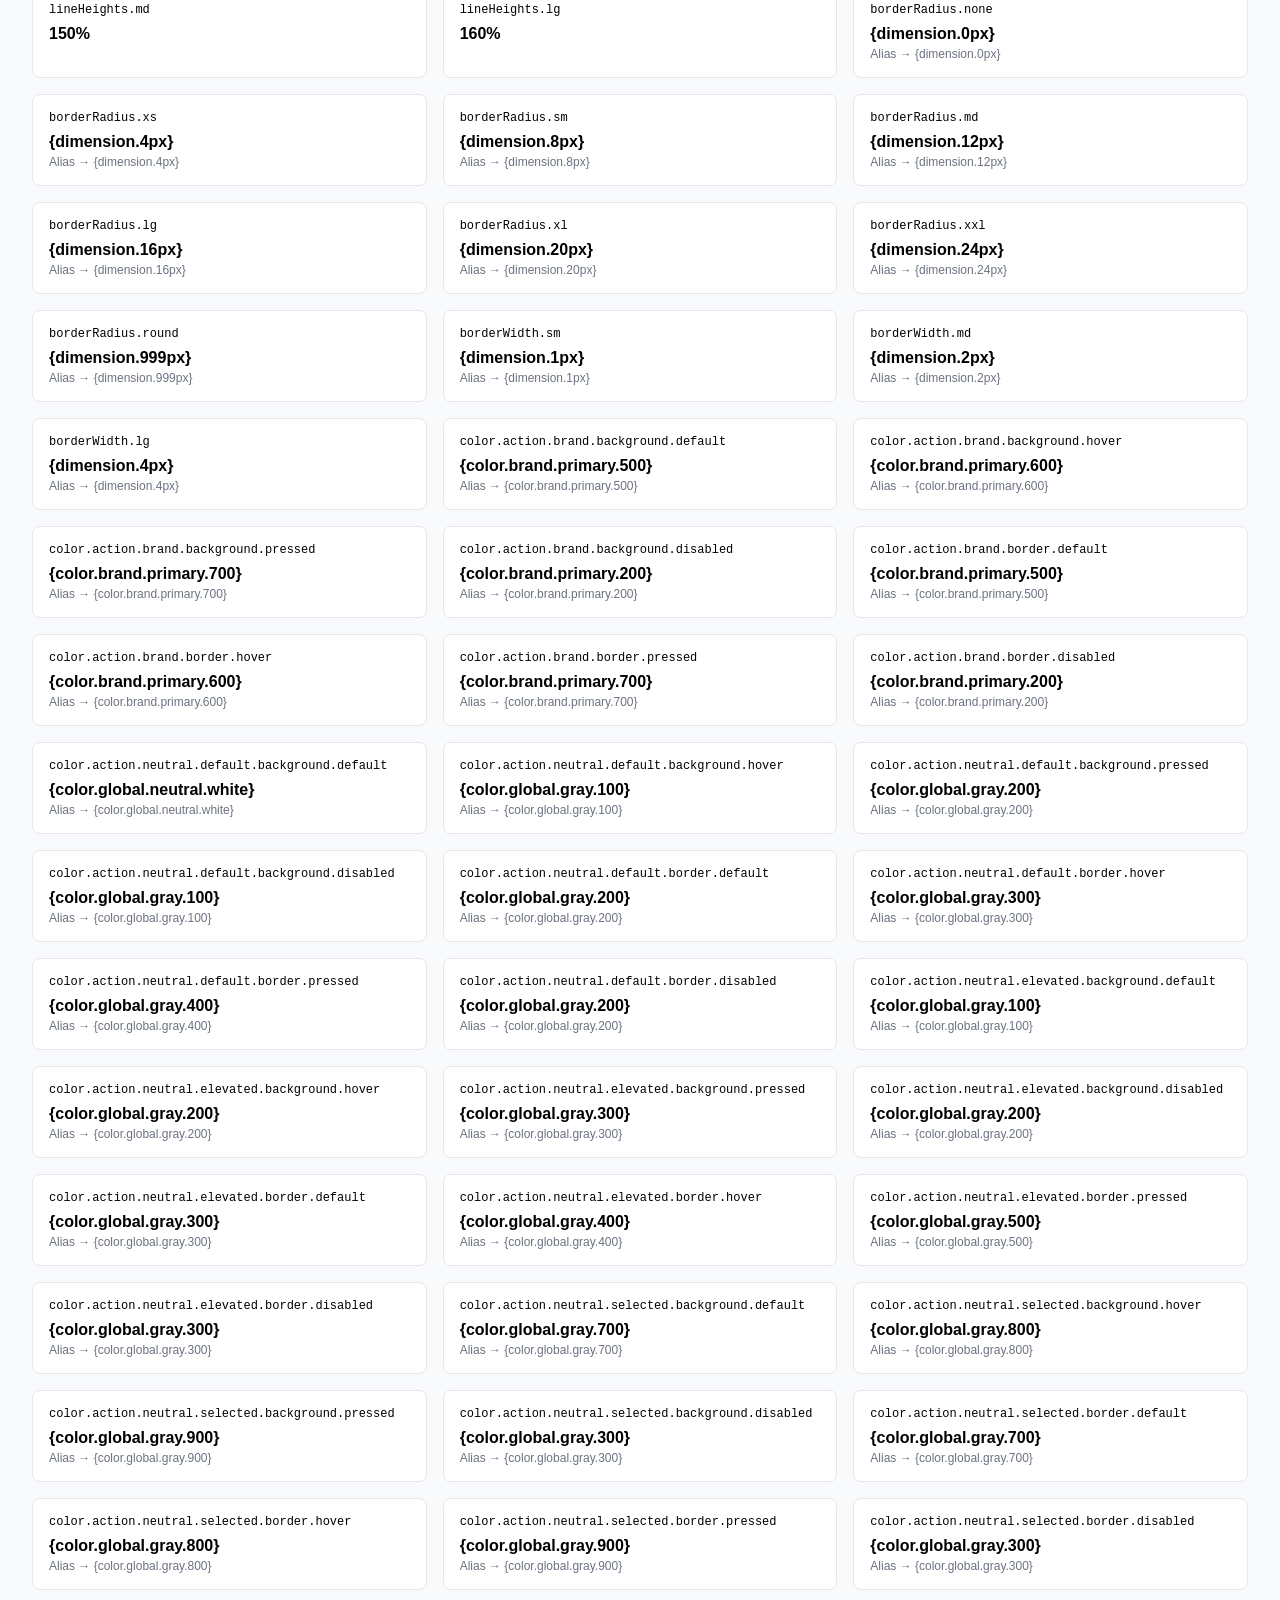
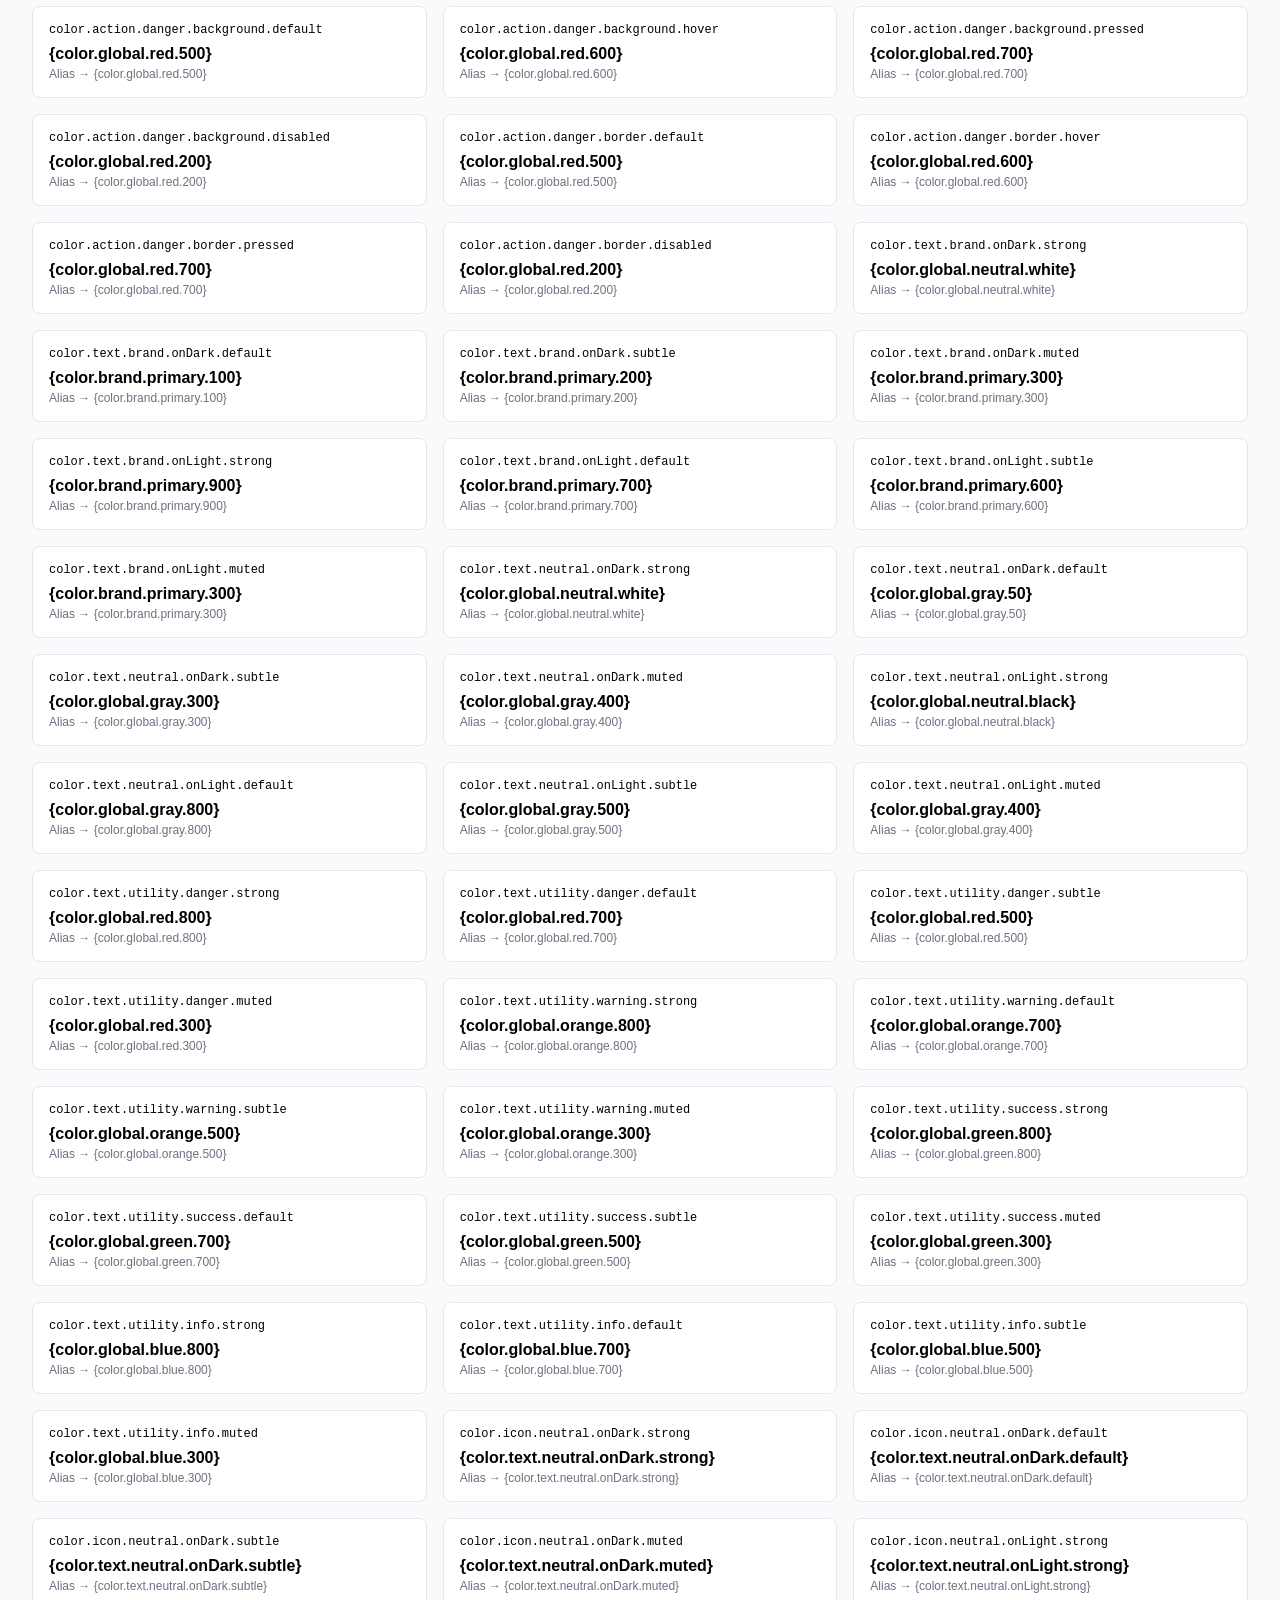
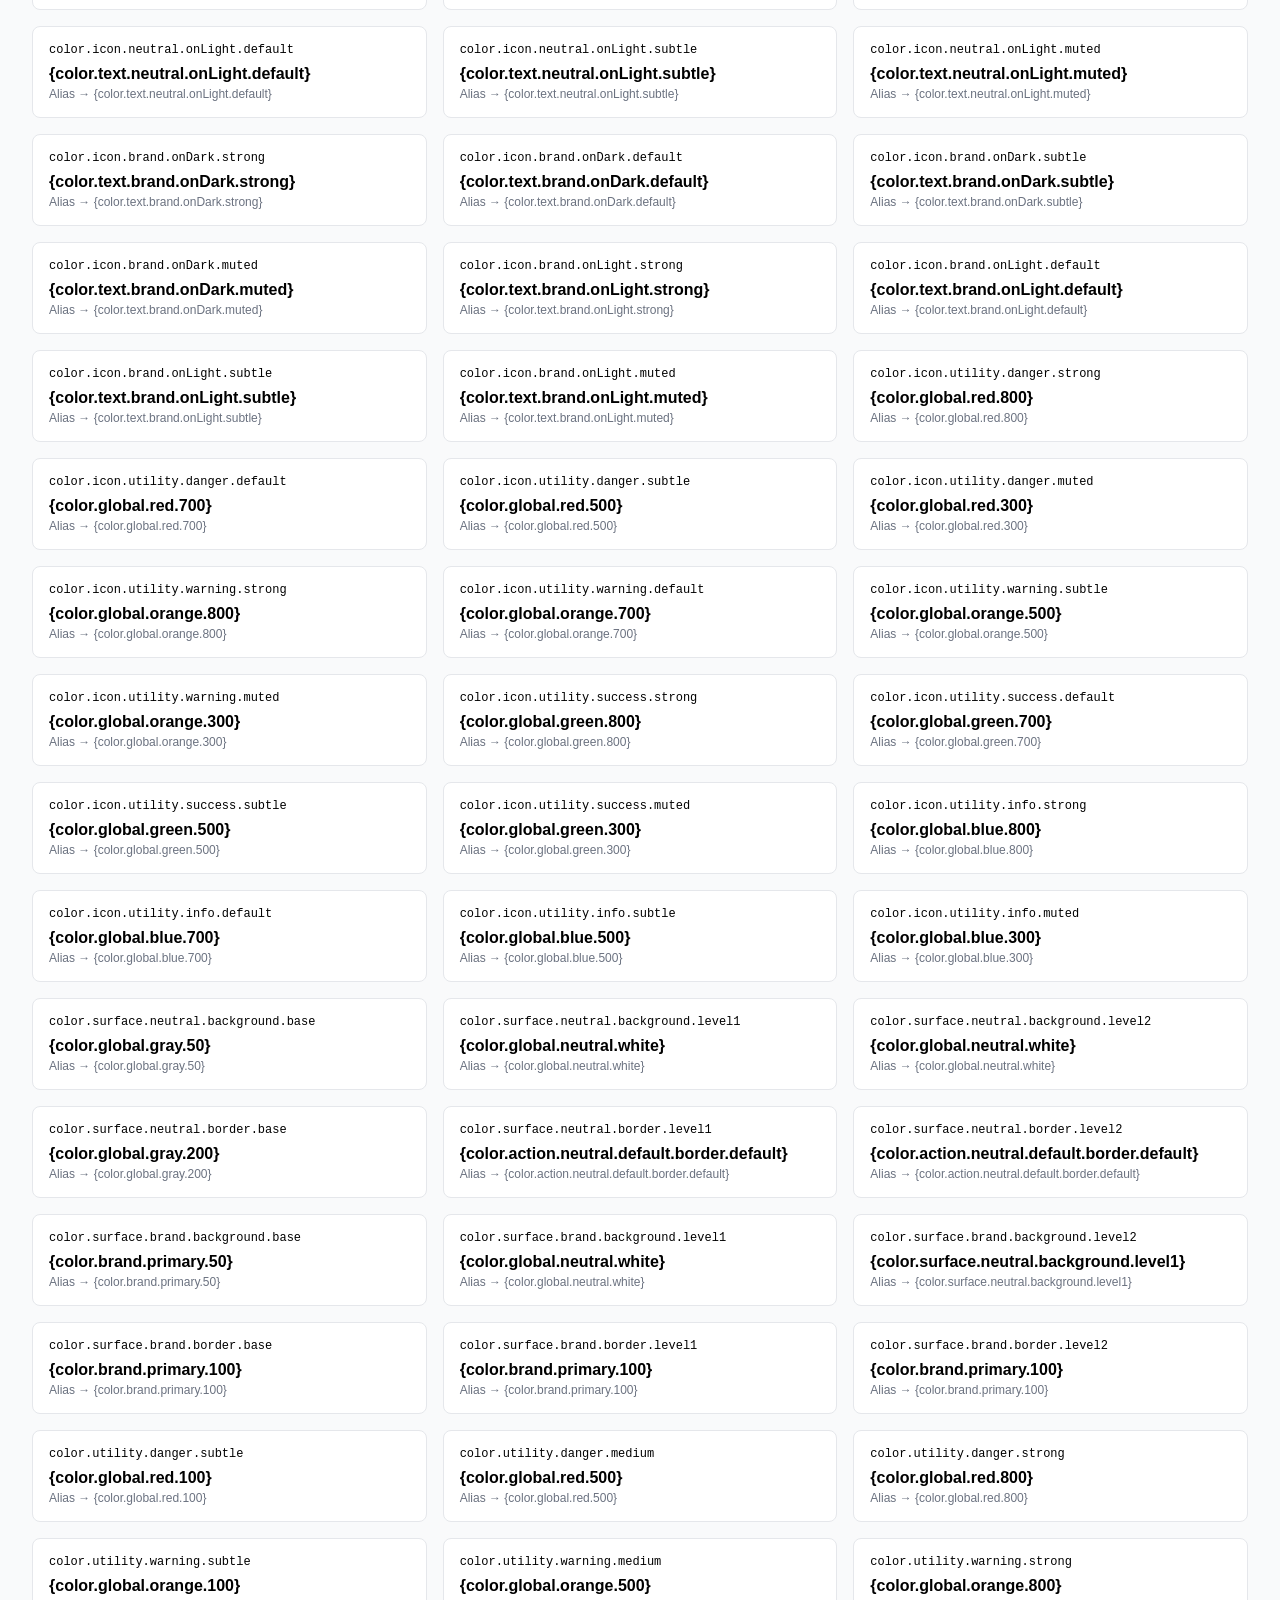
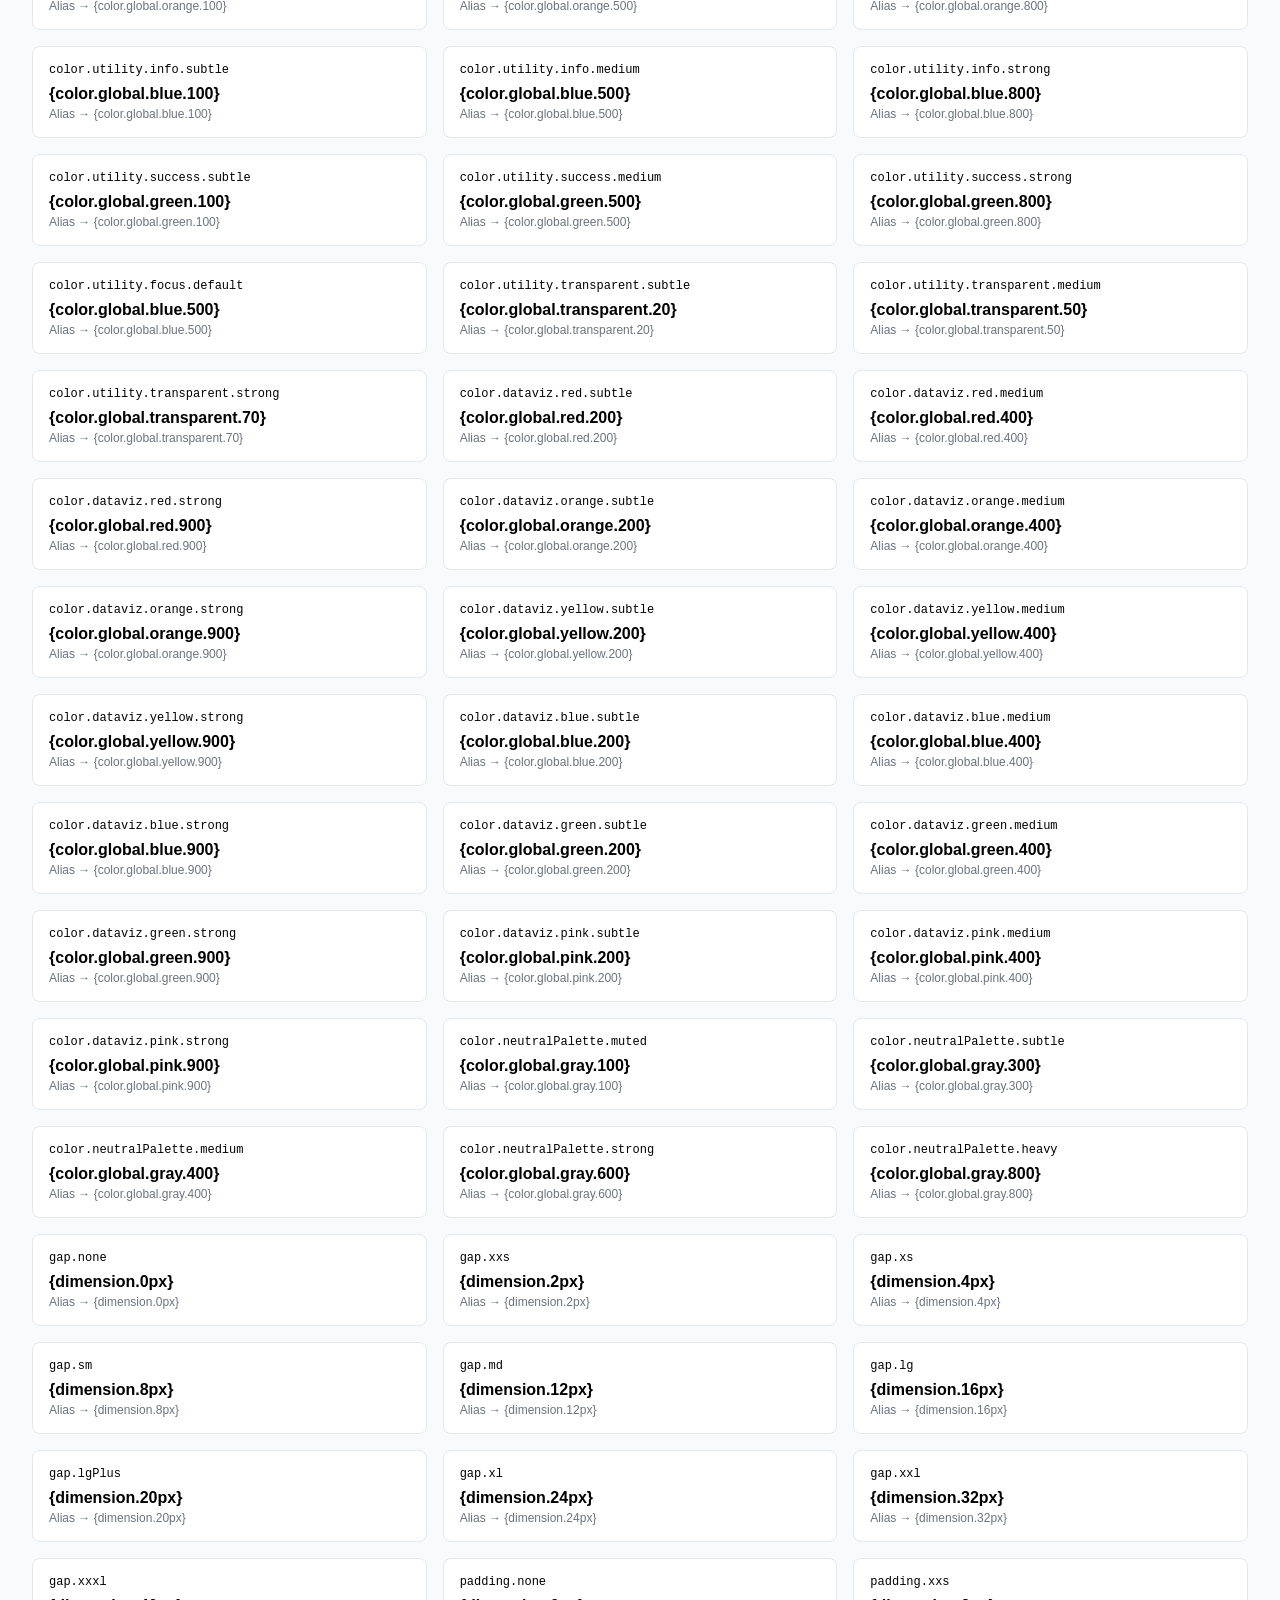
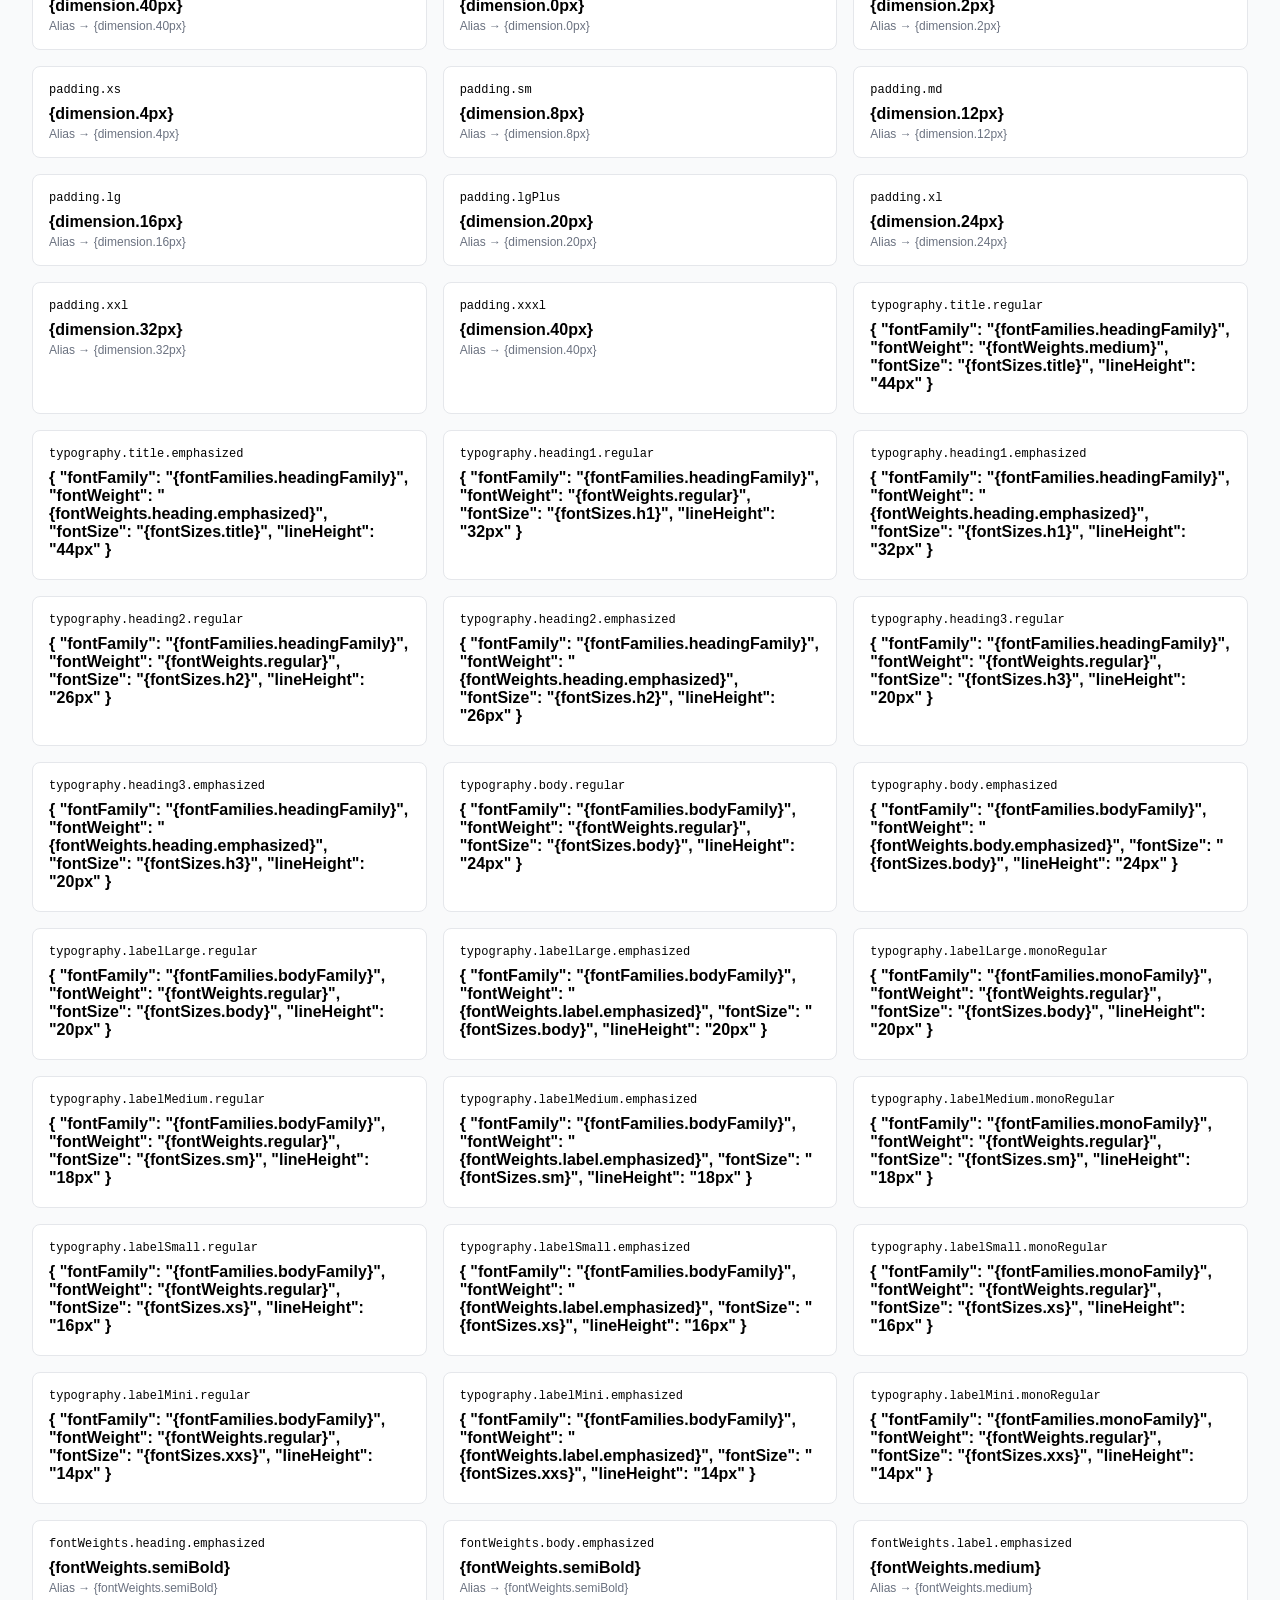
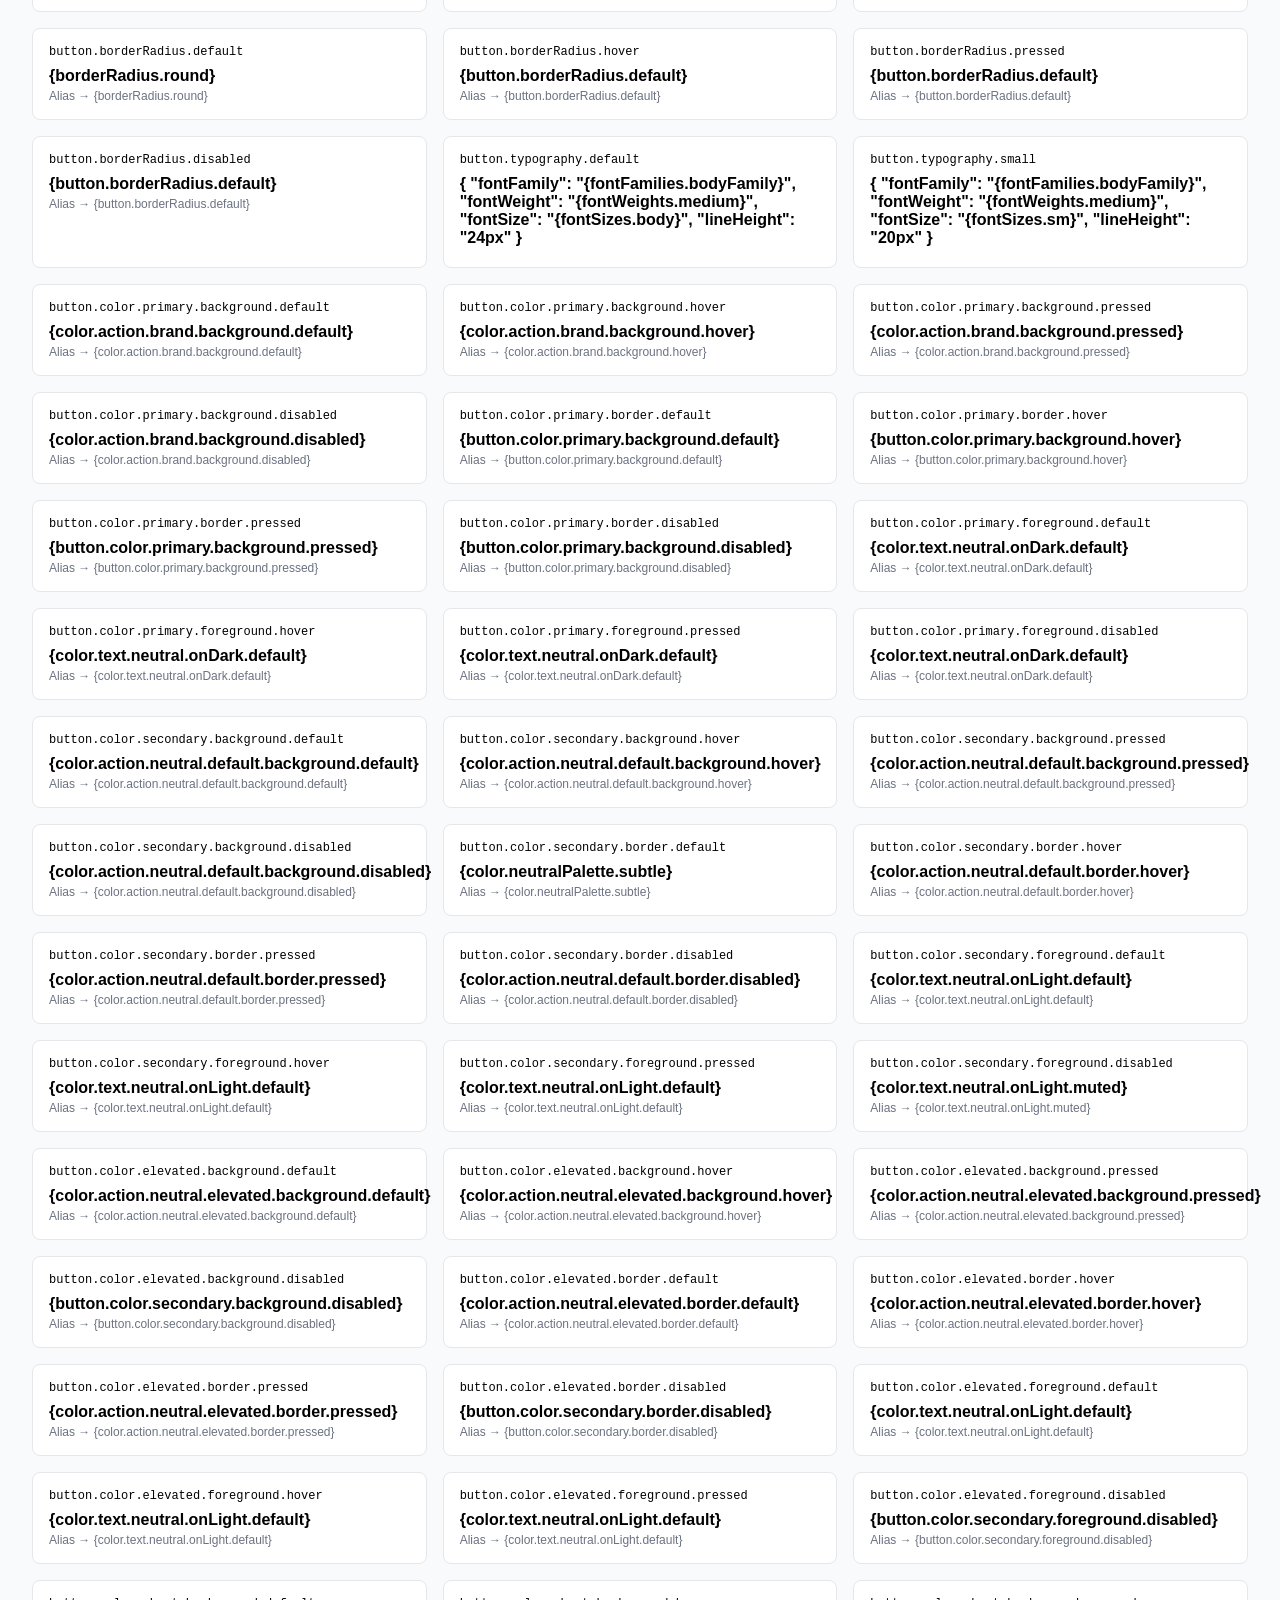
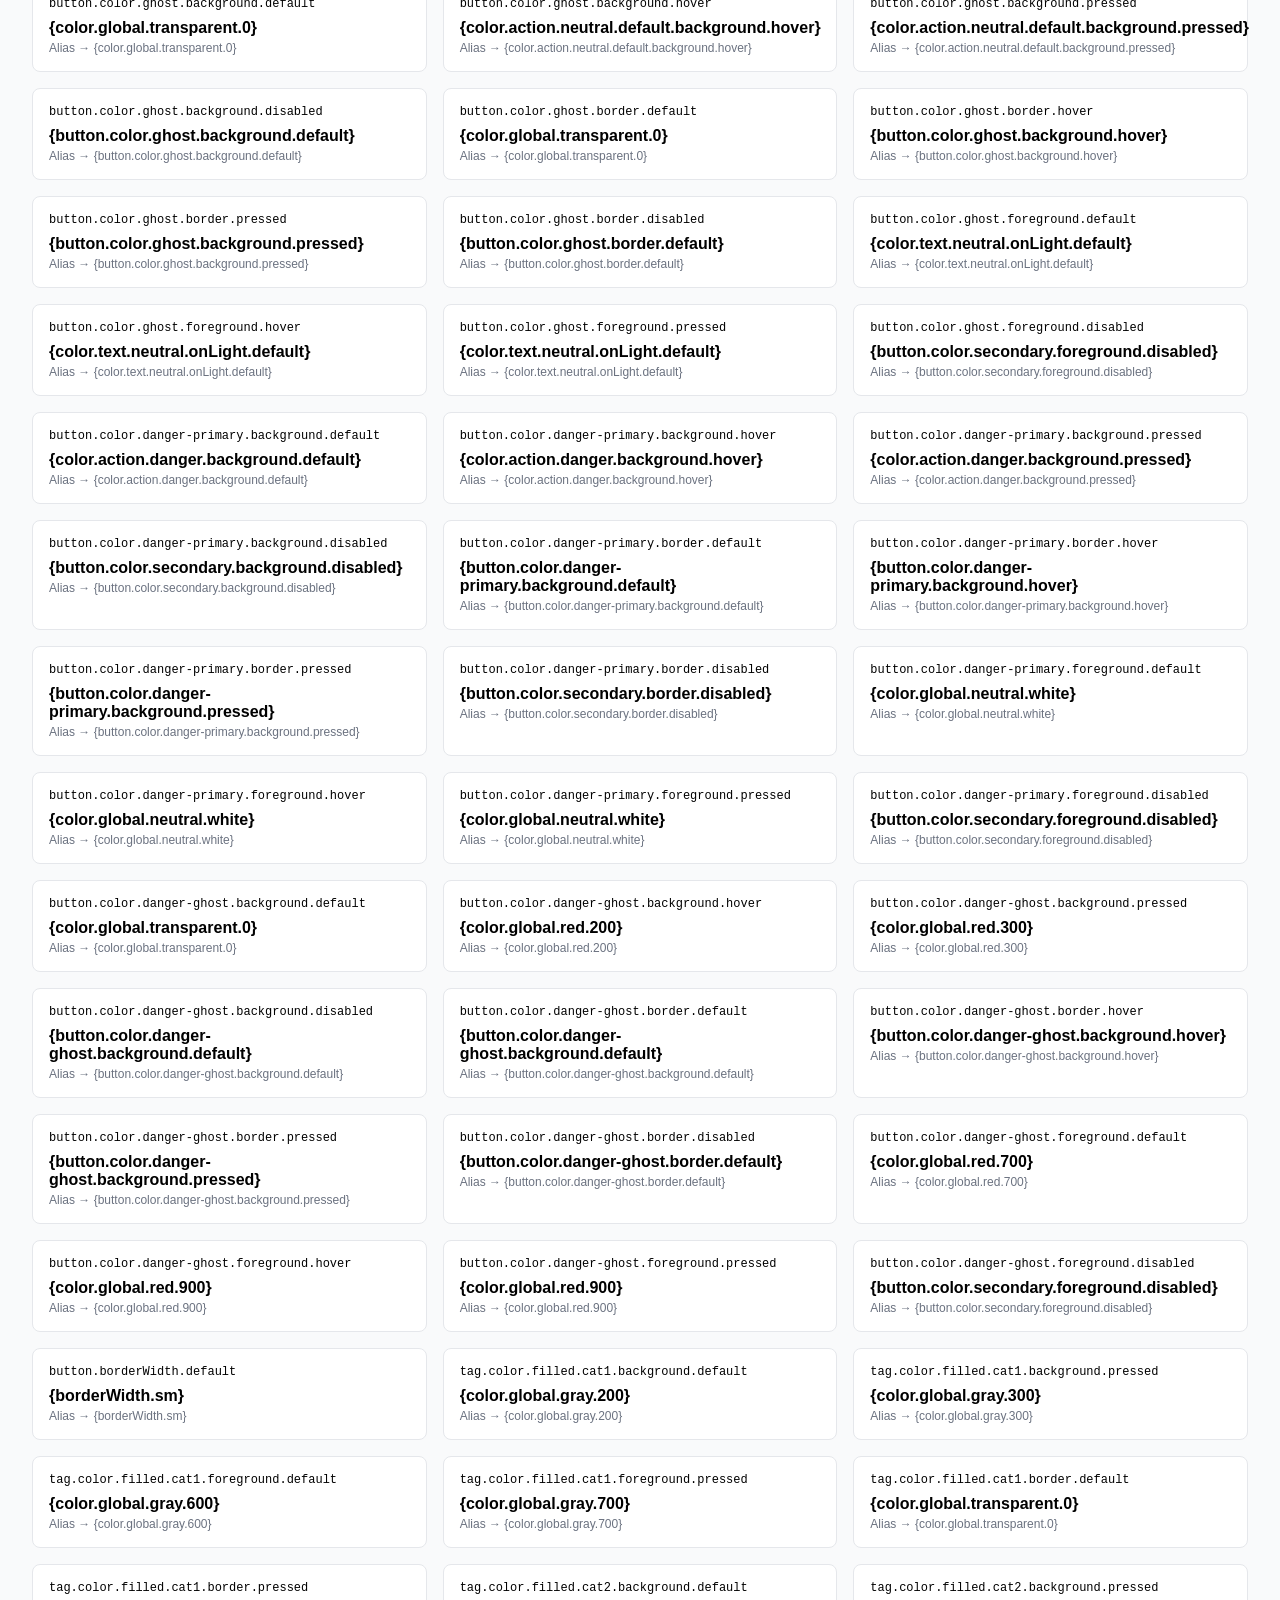
==== commit 5f2da580: "Update index.html added styling to input" ====
--- a/token-inspector/index.html
+++ b/token-inspector/index.html
@@ -15,7 +15,8 @@
 h1 {
   margin-bottom: 24px;
 }
-
+  
+/*
 .controls {
   display: flex;
   gap: 16px;
@@ -27,6 +28,53 @@
   padding: 8px;
   font-size: 14px;
 }
+*/
+  
+  /* Controls styled like cards */
+.controls select,
+.controls input {
+  appearance: none;
+  -webkit-appearance: none;
+  -moz-appearance: none;
+
+  background: white;
+  border: 1px solid #e5e7eb;
+  border-radius: 8px;
+  padding: 8px 12px;
+  font-size: 14px;
+  font-family: inherit;
+  color: #111827;
+  /*min-height: 44px;*/
+  transition: border-color 0.15s ease, box-shadow 0.15s ease;
+}
+
+/* Make selects feel less "native" */
+.controls select {
+  cursor: pointer;
+  padding-right: 36px;
+  background: white;
+}
+
+/* Input placeholder */
+.controls input::placeholder {
+  color: #9ca3af;
+}
+
+/* Hover */
+.controls select:hover,
+.controls input:hover {
+  border-color: #d1d5db;
+}
+
+/* Focus */
+.controls select:focus,
+.controls input:focus {
+  outline: none;
+  border-color: #111827;
+  box-shadow: 0 0 0 3px rgba(17, 24, 39, 0.08);
+}
+
+  
 .token-stats {
   width: 100%;
   margin-bottom: 16px;
@@ -65,7 +113,7 @@
 
 .card {
   background: white;
-  border-radius: 12px;
+  border-radius: 8px;
   padding: 16px;
   border: 1px solid #e5e7eb;
 }
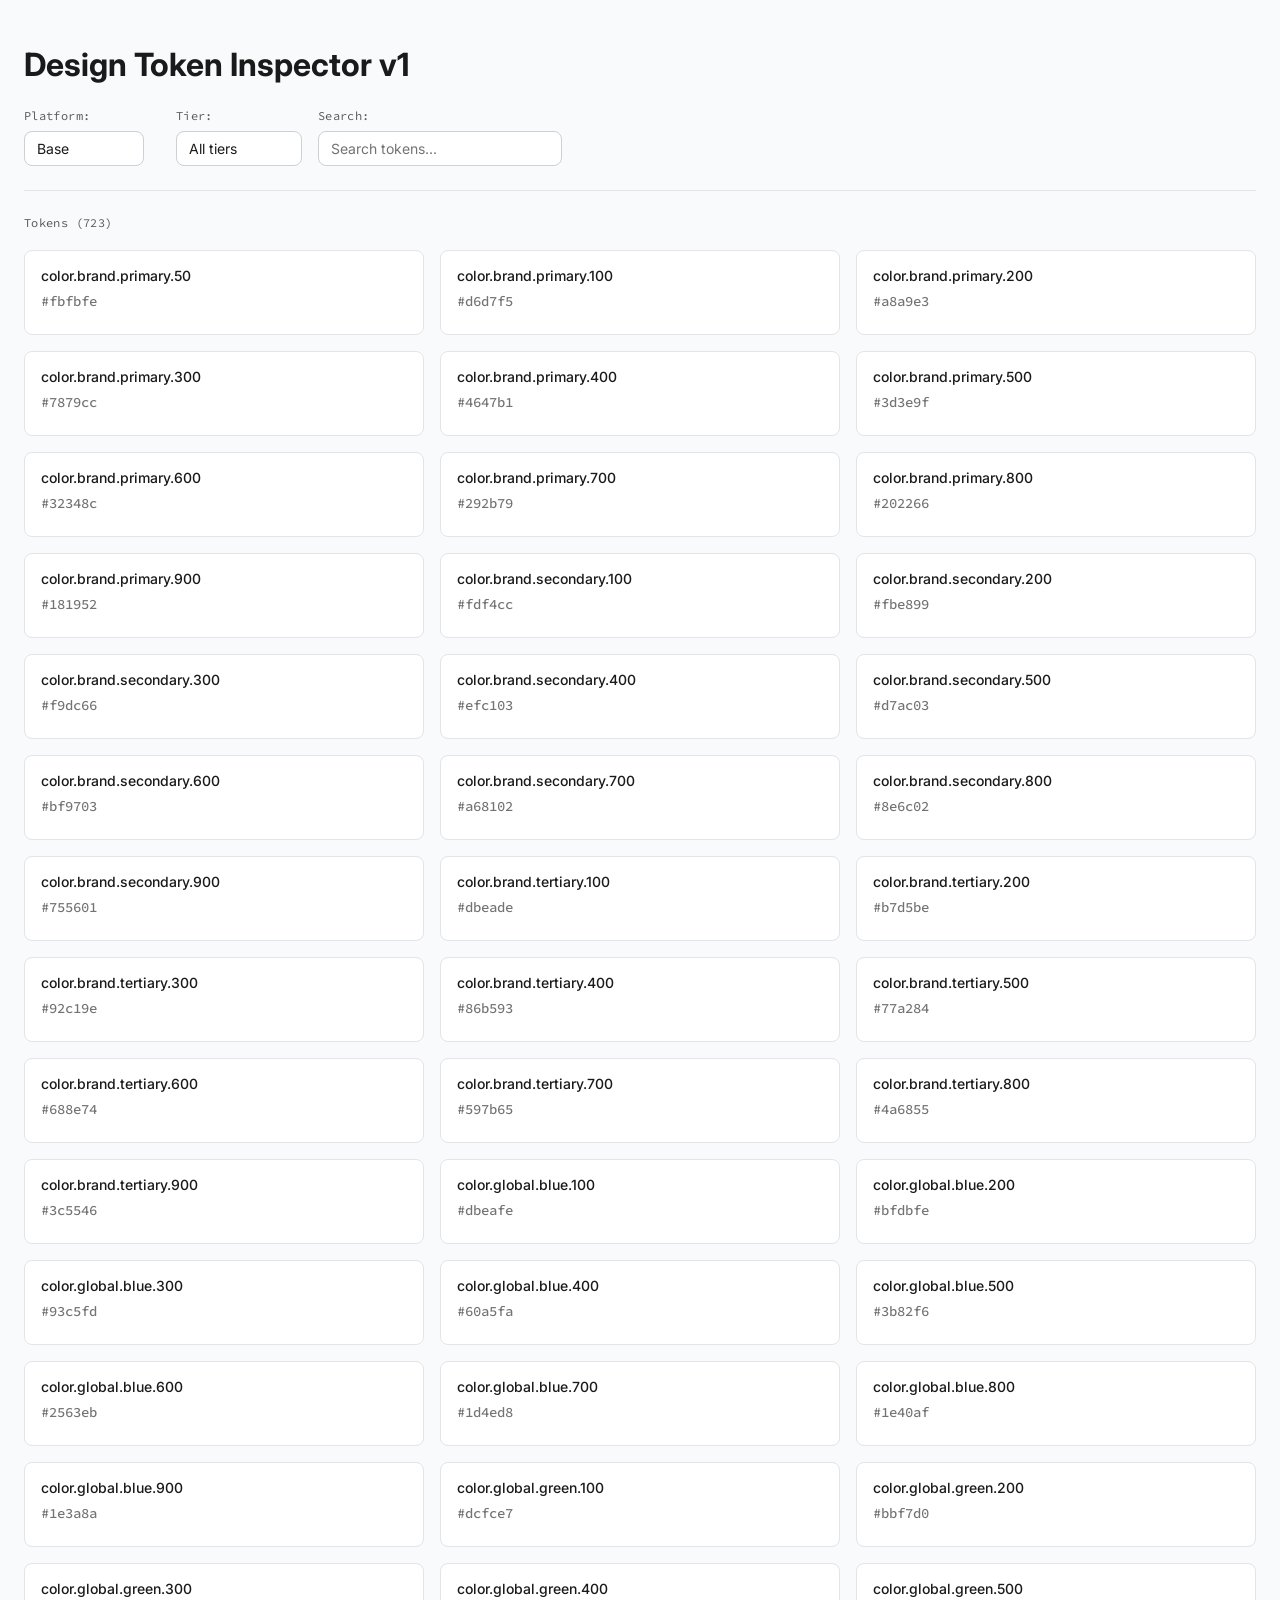
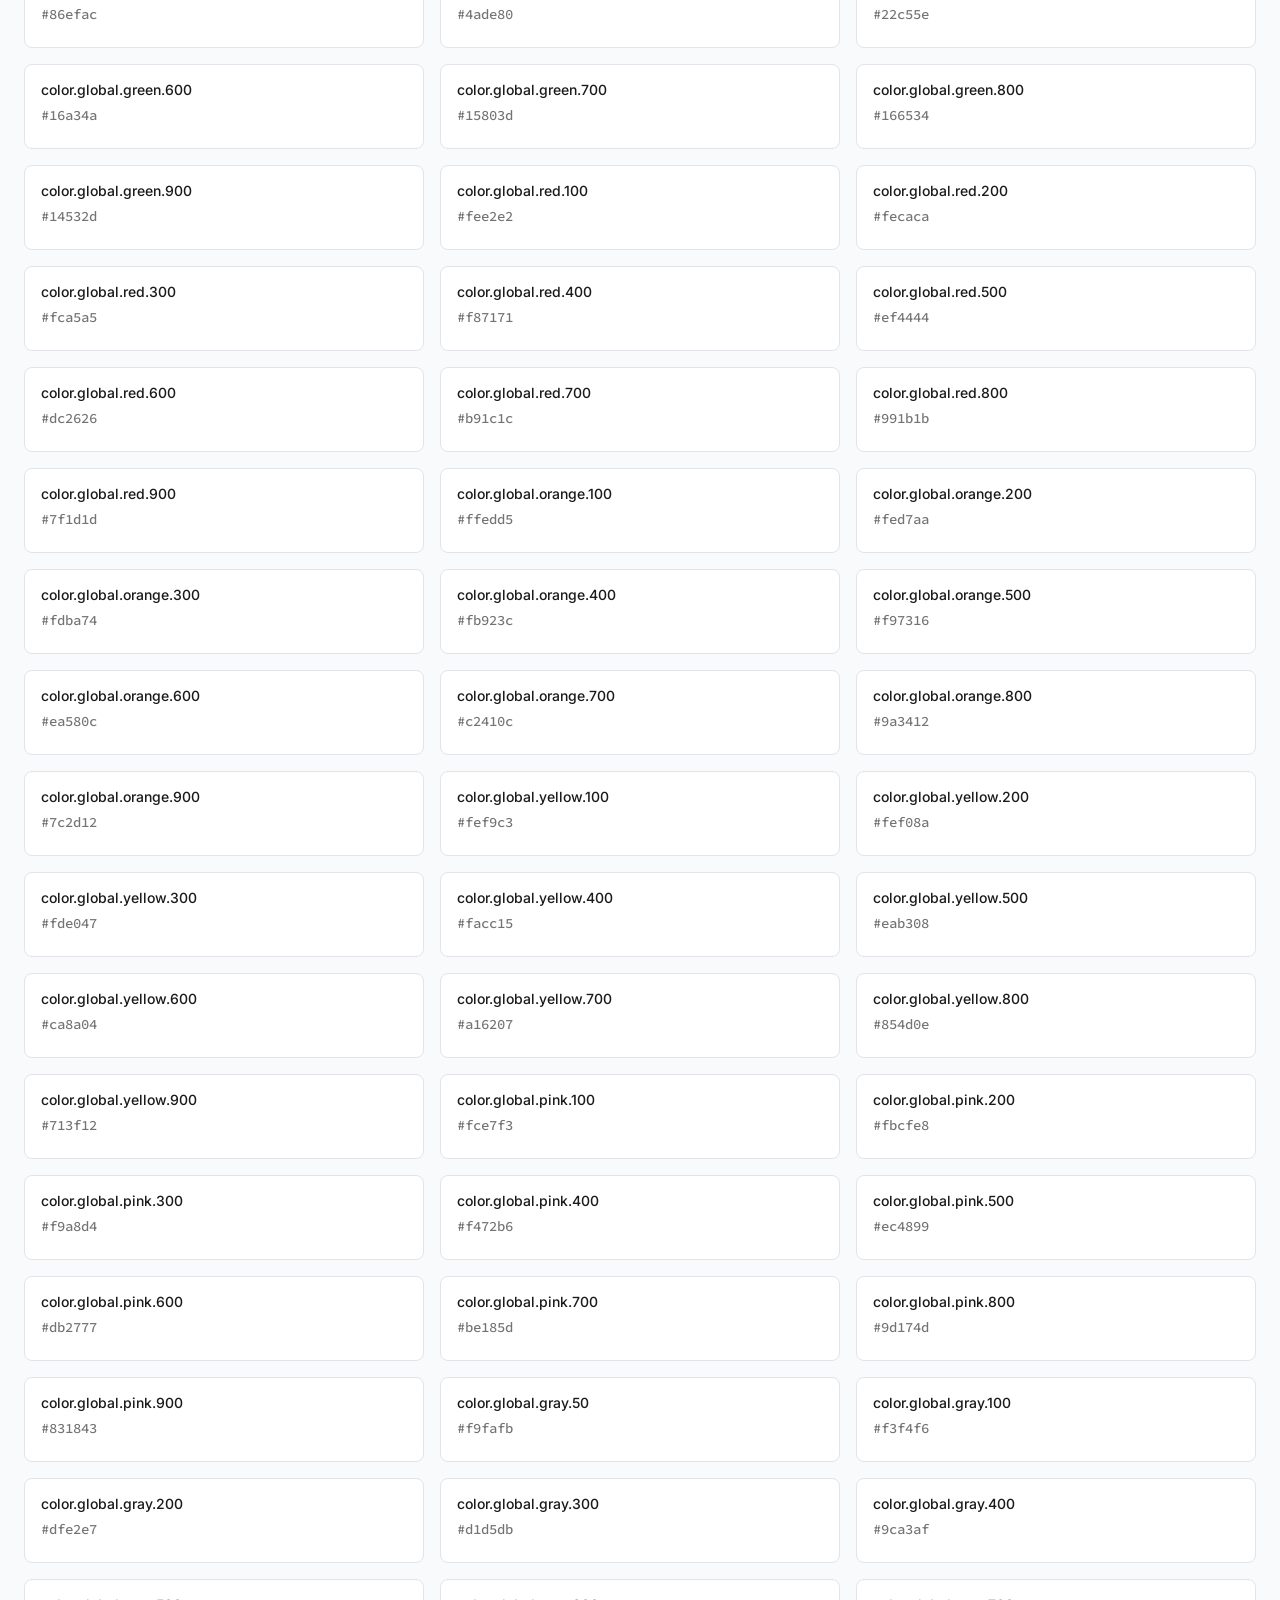
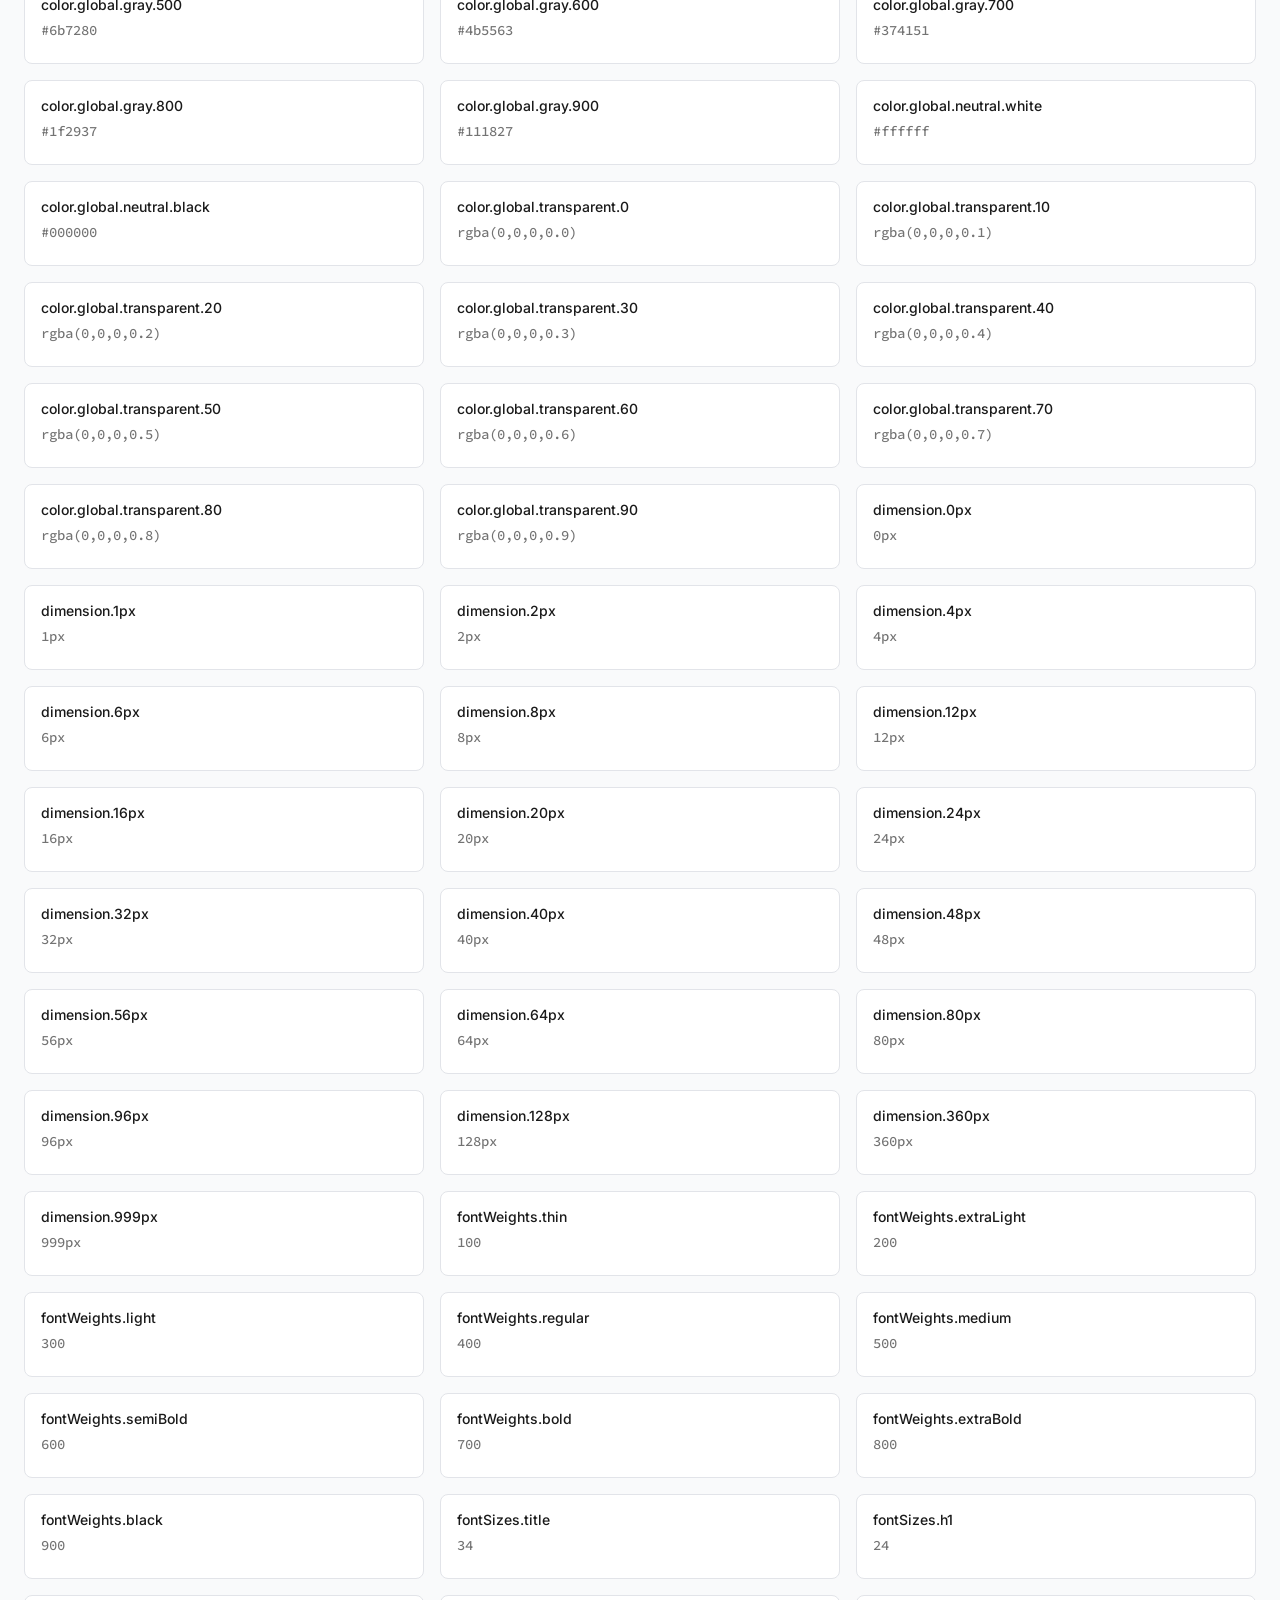
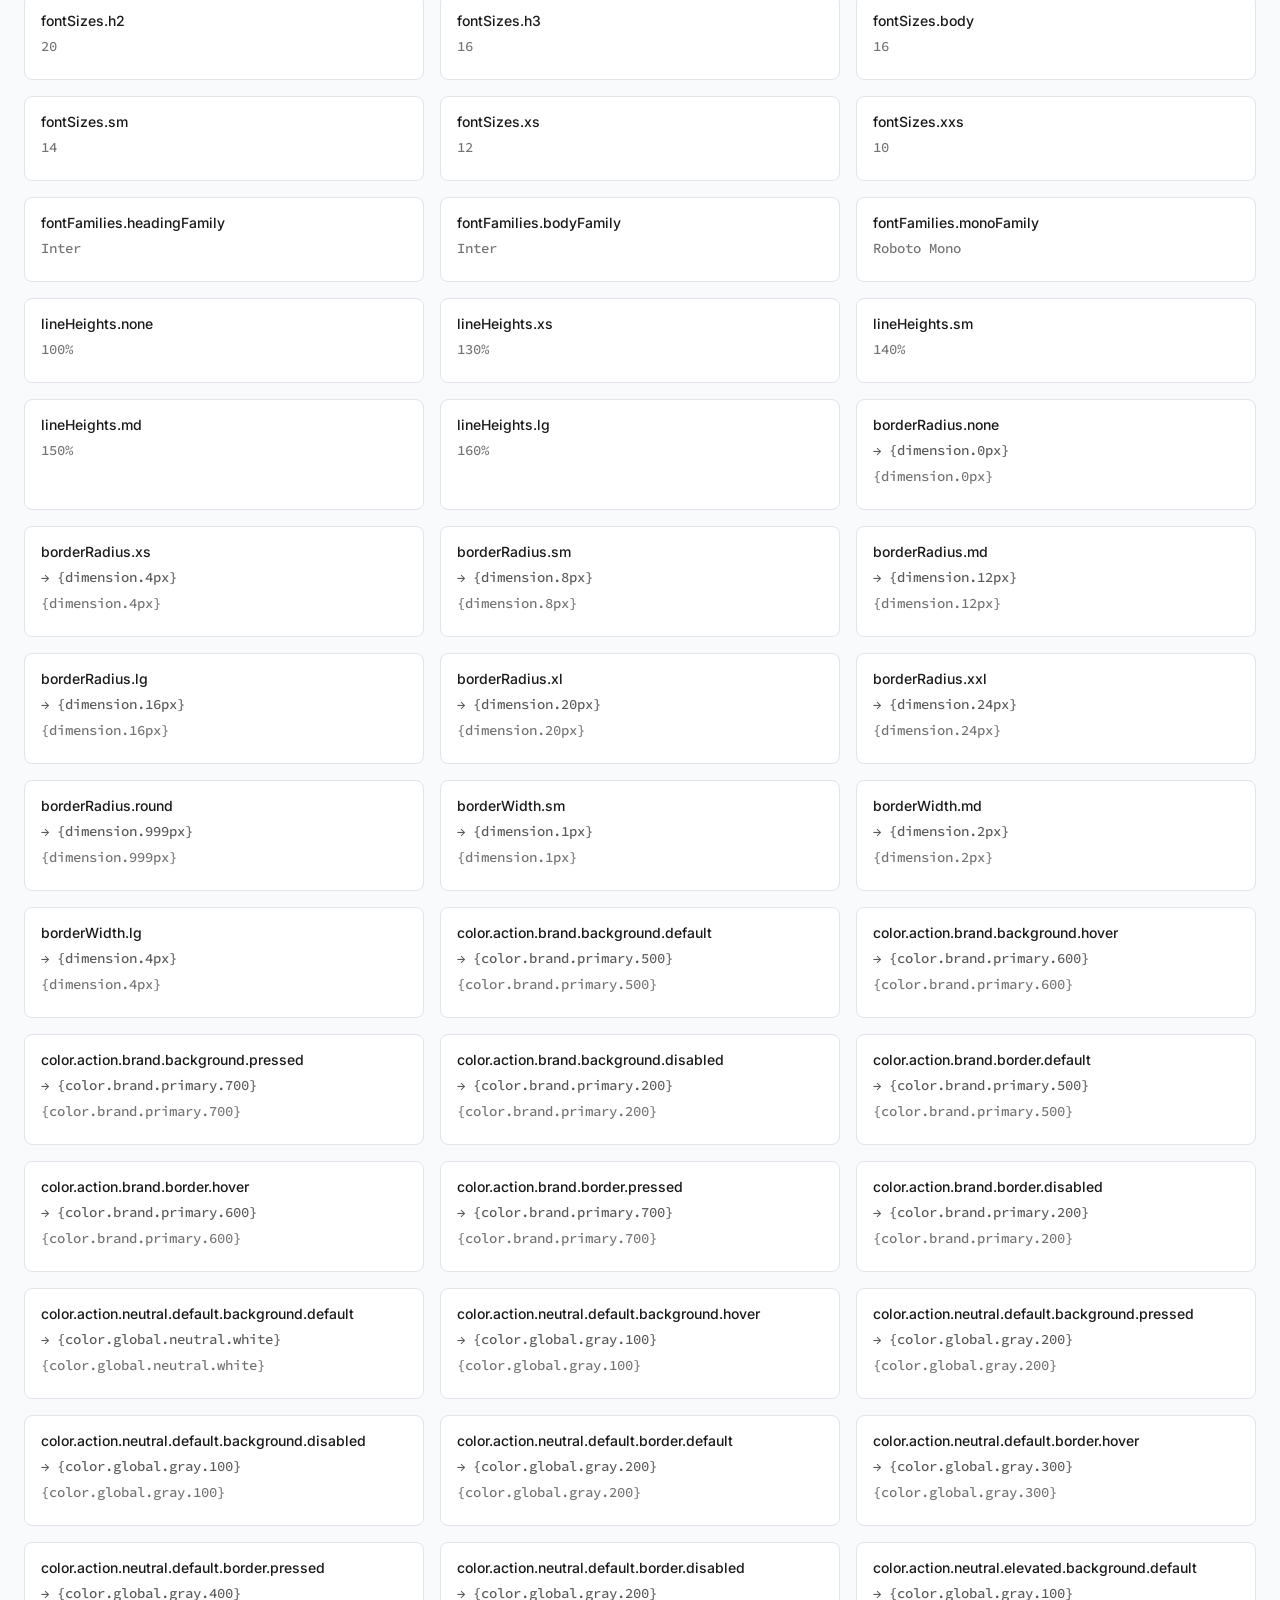
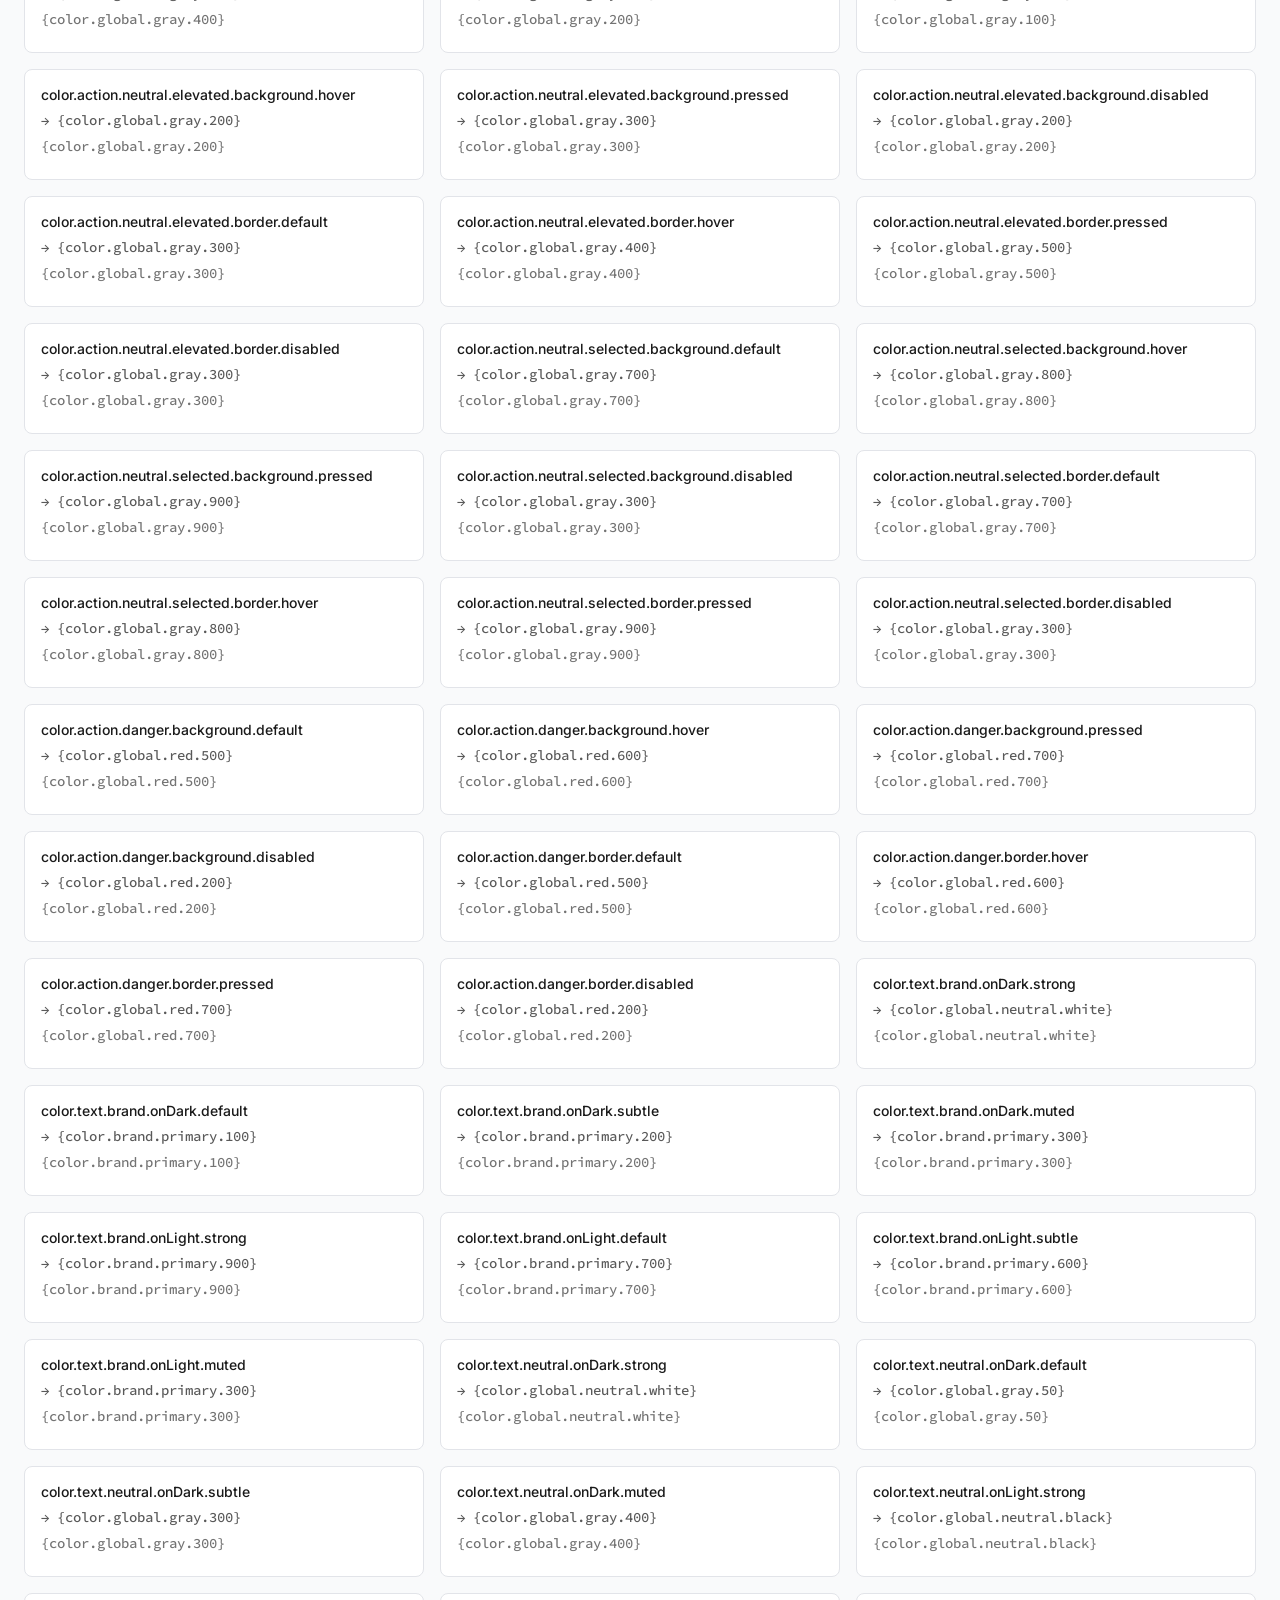
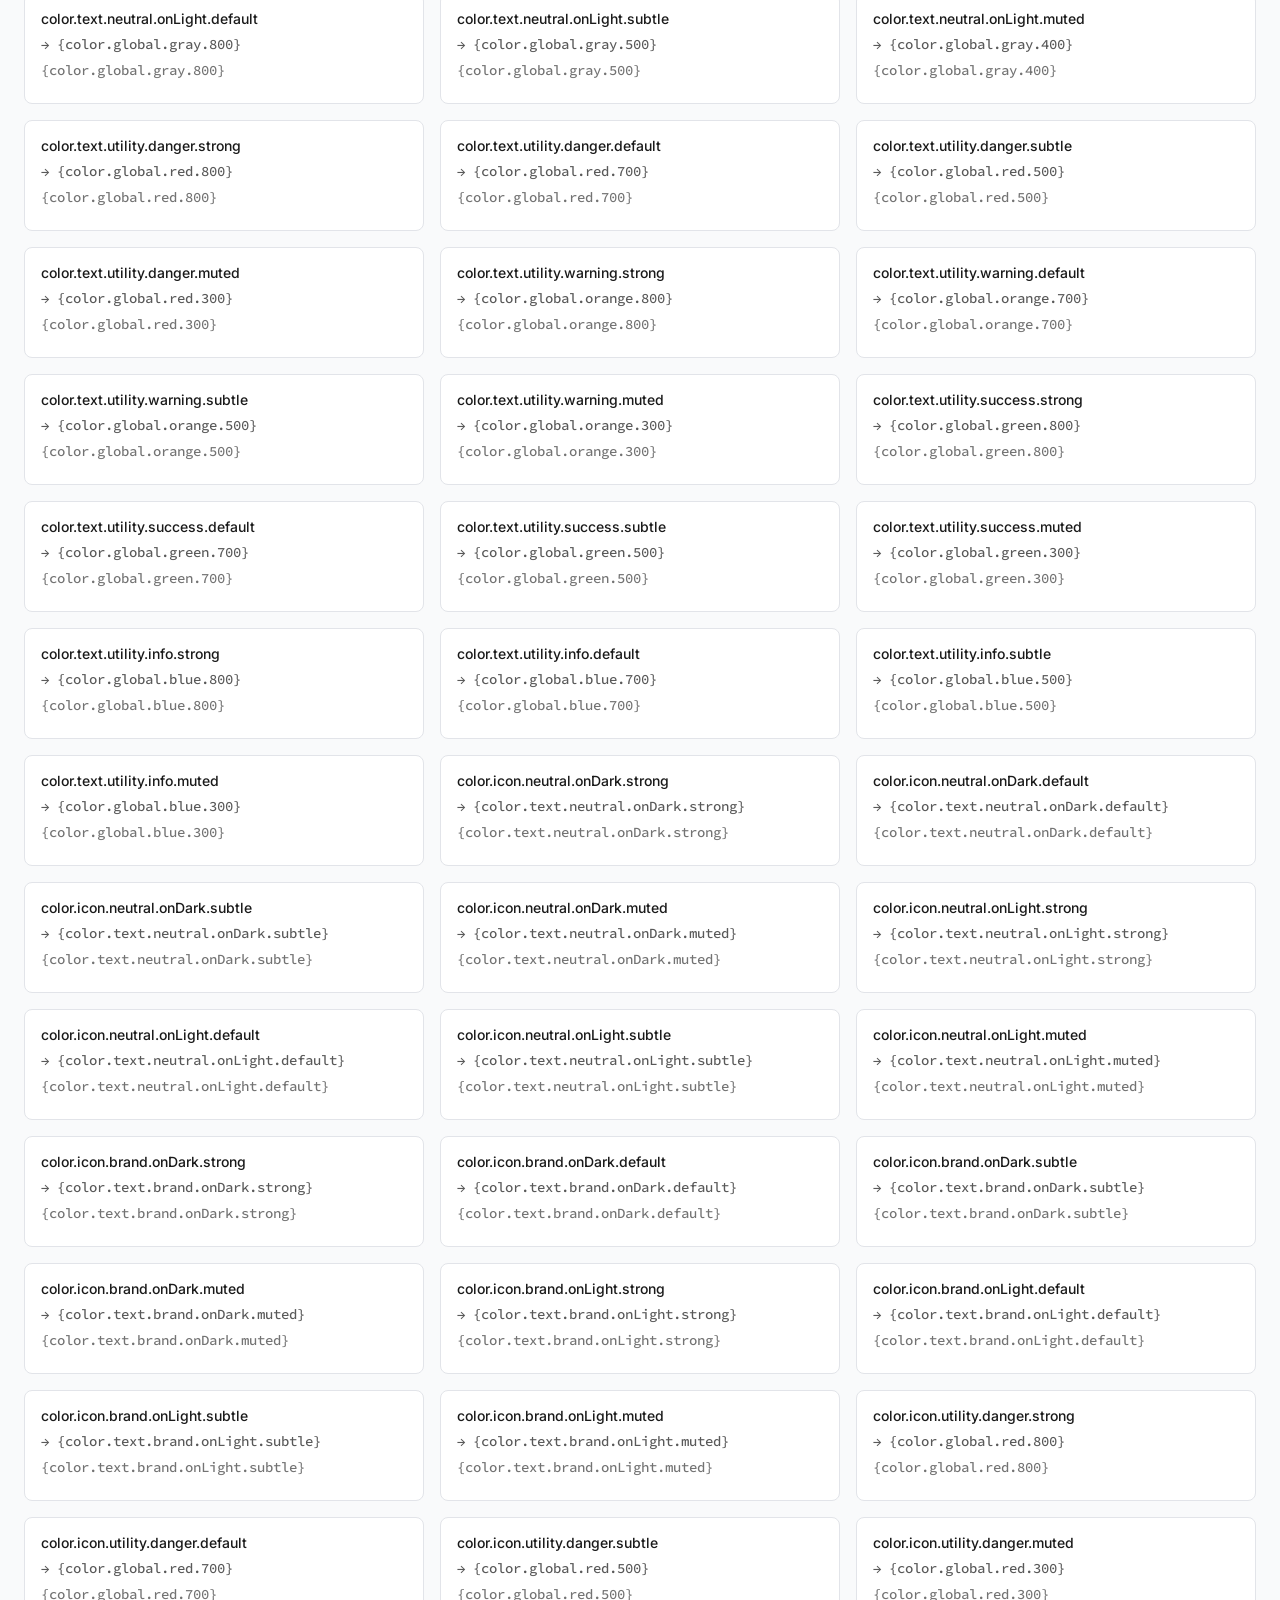
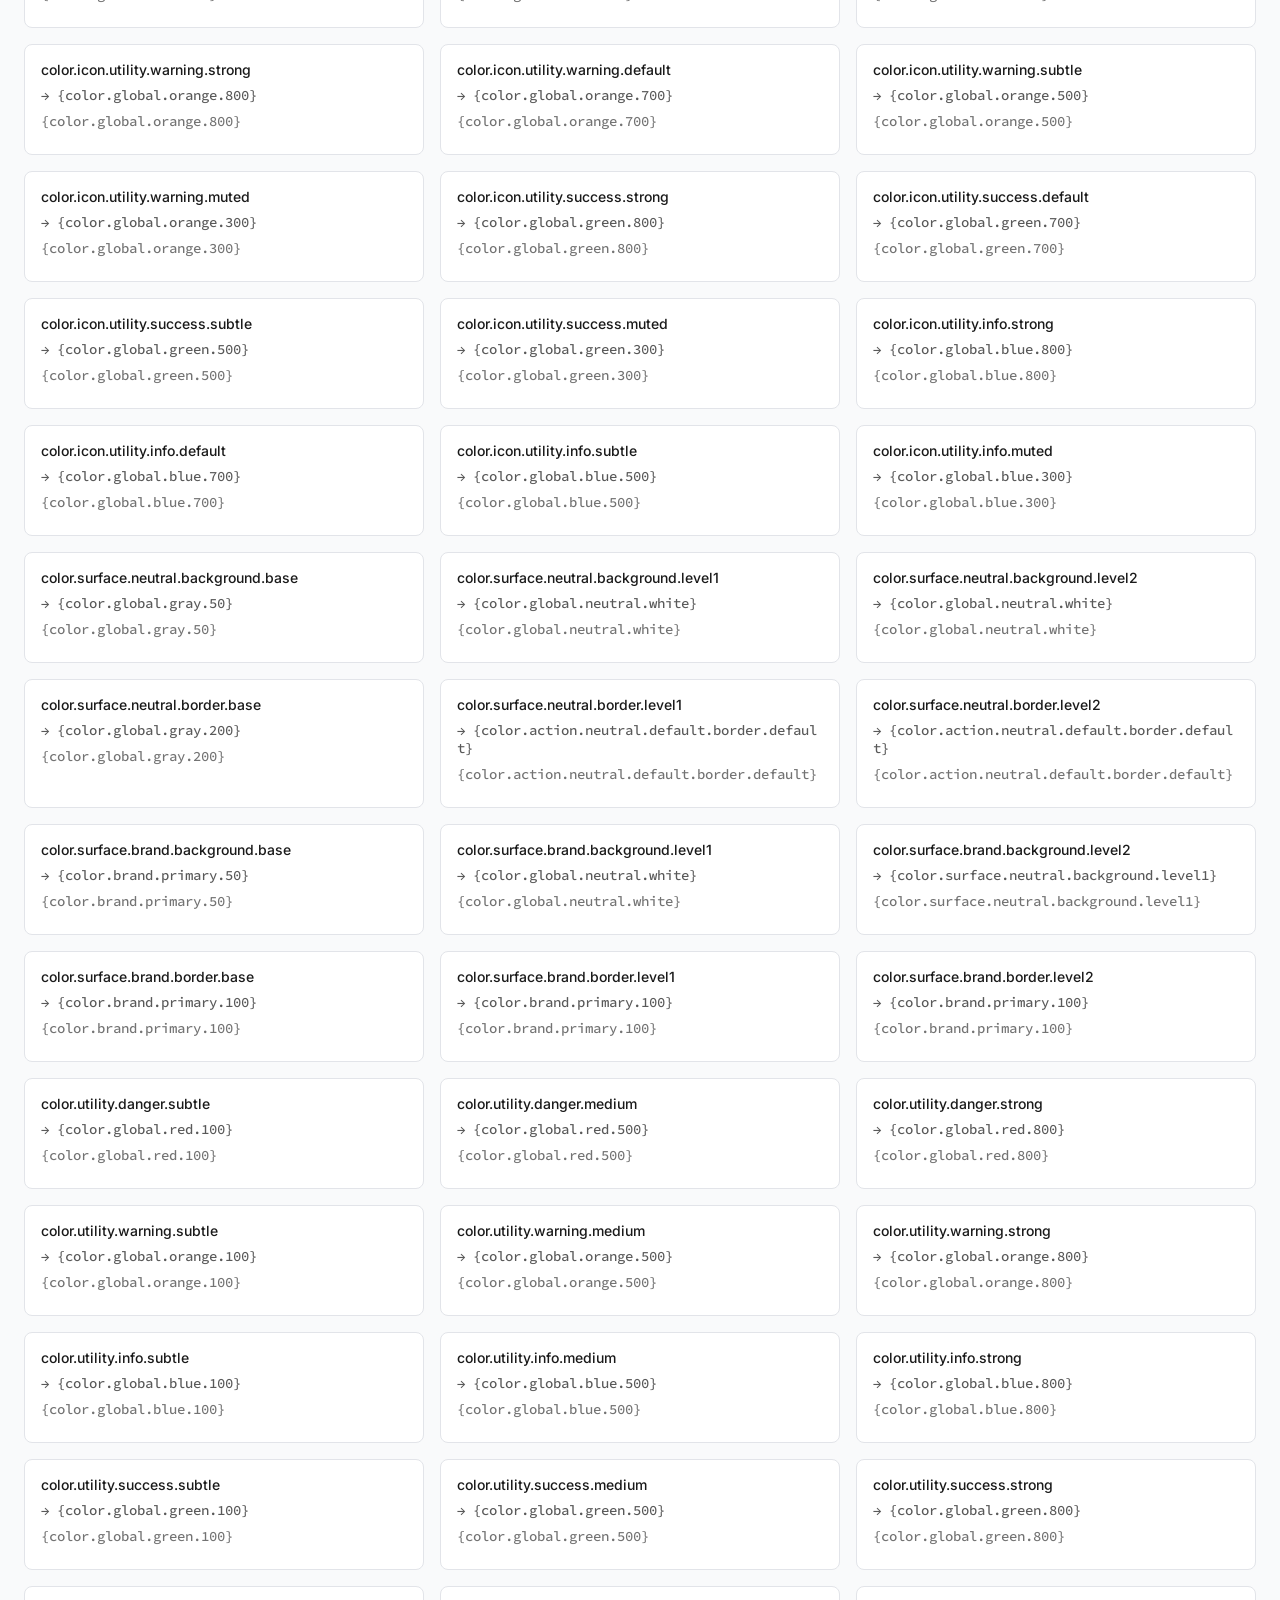
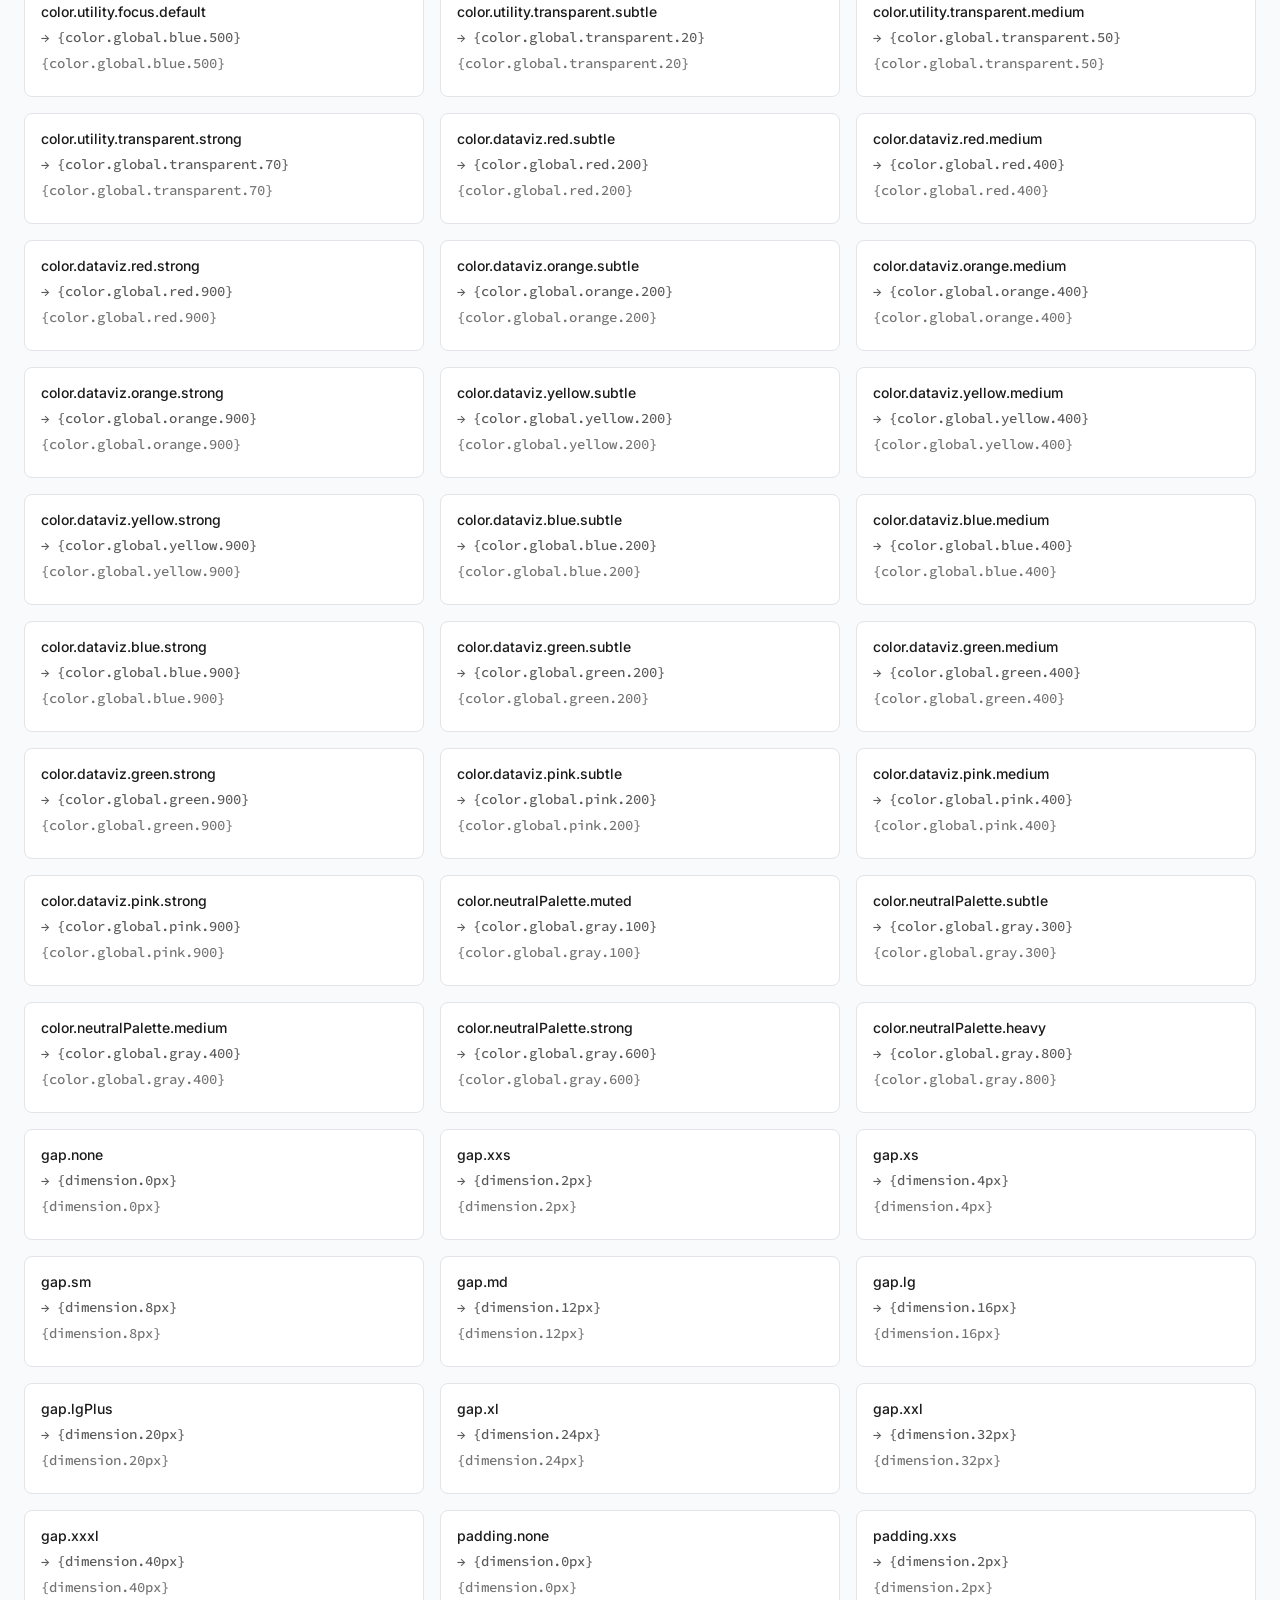
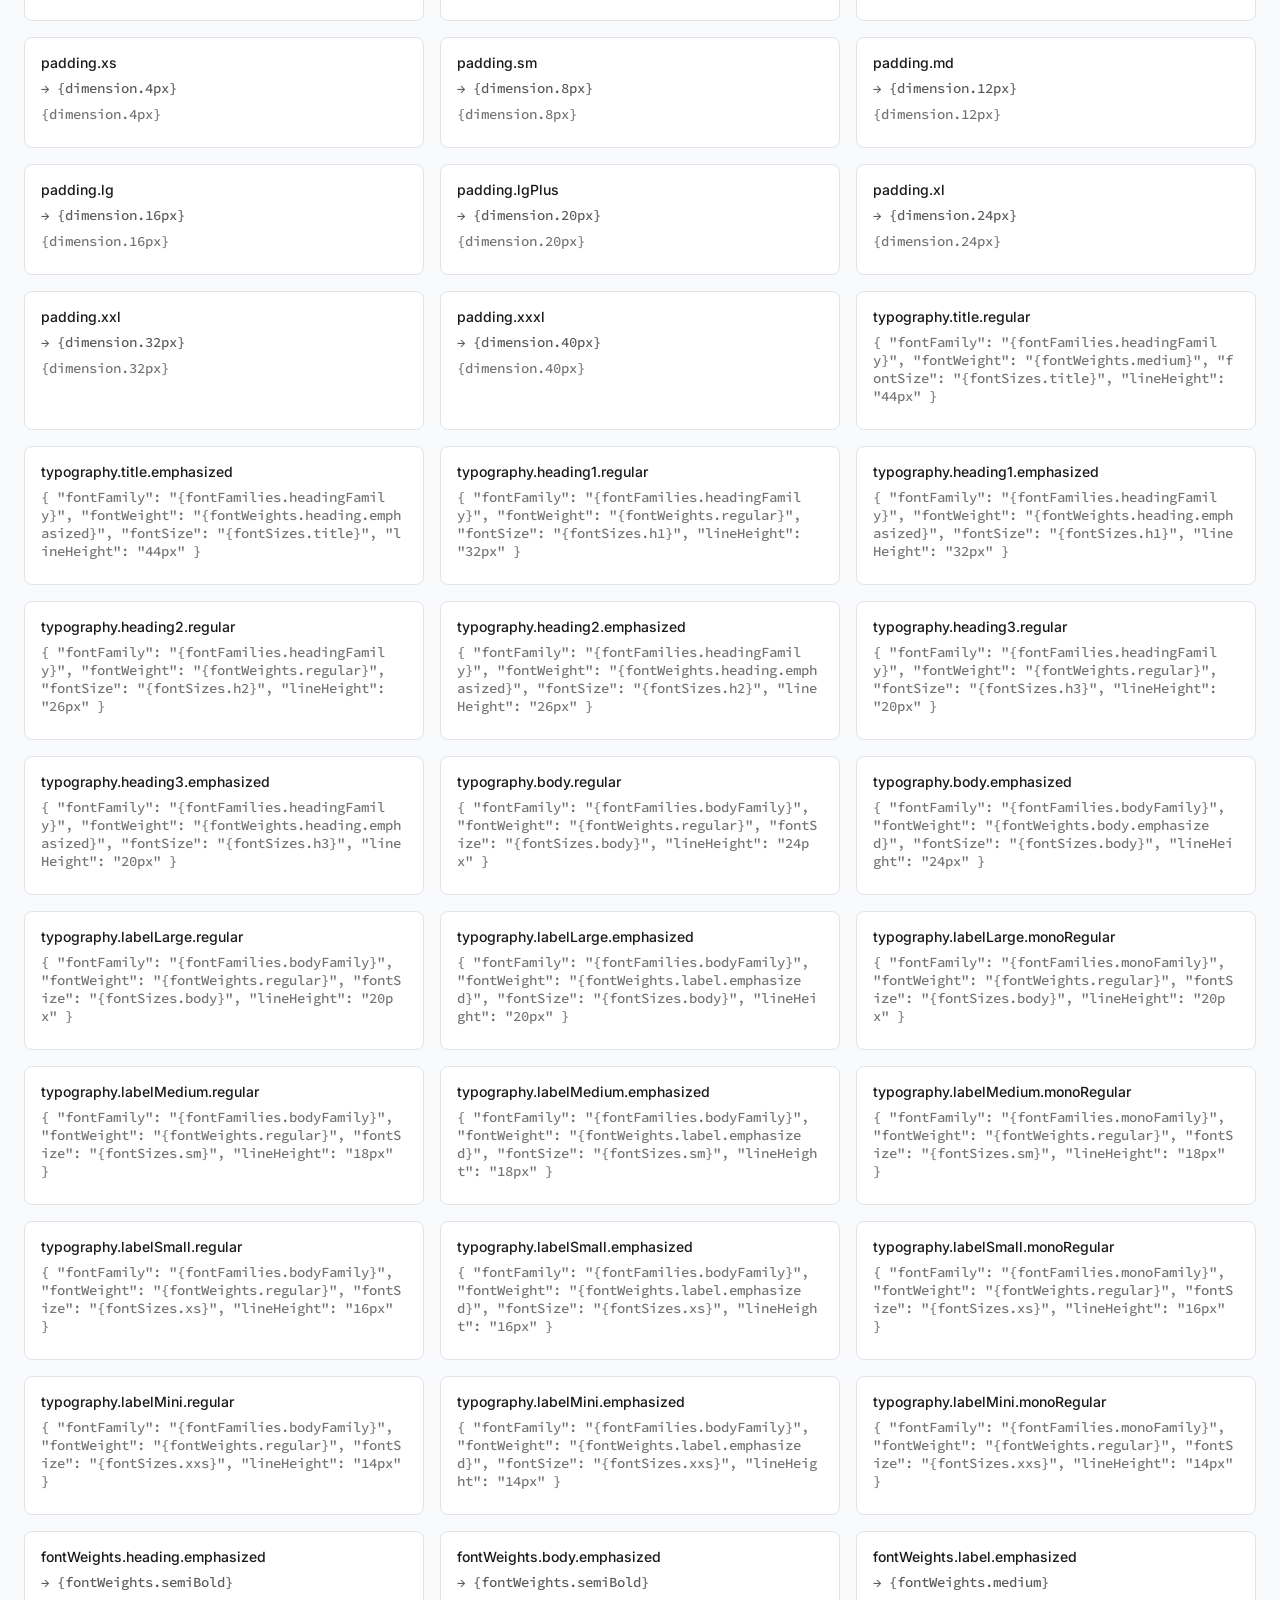
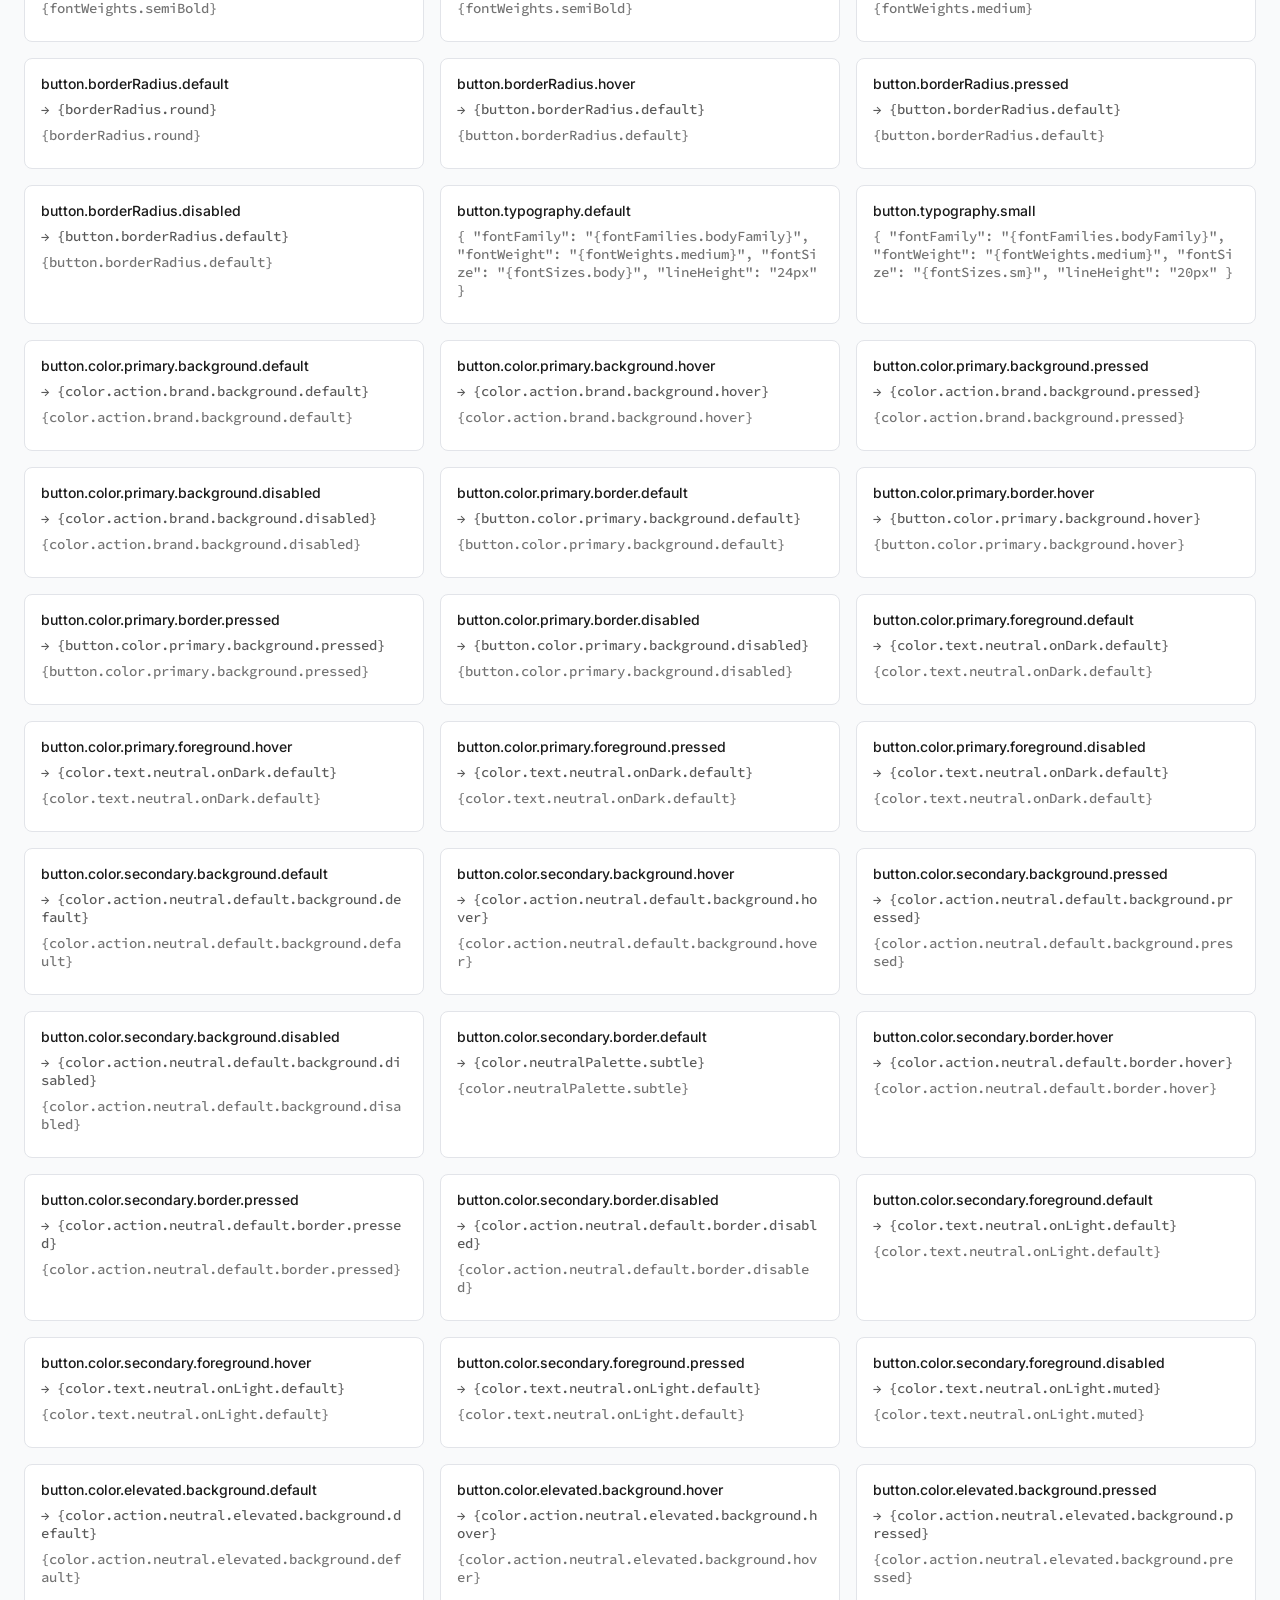
==== commit a97e8d92: "Added labels to input fields. Updated styling. Added CSS variables." ====
--- a/token-inspector/index.html
+++ b/token-inspector/index.html
@@ -1,299 +1,180 @@
-<!DOCTYPE html>
+<!doctype html>
 <html lang="en">
-<head>
-<meta charset="UTF-8" />
-<meta name="viewport" content="width=device-width, initial-scale=1.0" />
-<title>Design Token Inspector</title>
+  <head>
+    <meta charset="UTF-8" />
+    <meta name="viewport" content="width=device-width, initial-scale=1.0" />
+    <title>Design Token Inspector</title>
+    <link rel="stylesheet" href="styles.css" />
+    <style></style>
+  </head>
+  <body>
+    <h1>Design Token Inspector v1</h1>
 
-<style>
-body {
-  font-family: Inter, sans-serif;
-  padding: 24px;
-  background: #f9fafb;
-}
+    <div class="controls">
+      <div class="col">
+        <label for="platformSelect">Platform:</label>
+        <select id="platformSelect"></select>
+      </div>
+      <div></div>
+      <div class="col">
+        <label for="tierSelect">Tier:</label>
+        <select id="tierSelect">
+          <option value="all">All tiers</option>
+          <option value="core">Core</option>
+          <option value="semantic">Semantic</option>
+          <option value="component">Component</option>
+        </select>
+      </div>
+      <div class="col">
+        <label for="searchInput">Search:</label>
+        <input type="text" id="searchInput" placeholder="Search tokens..." />
+      </div>
+    </div>
+    <div class="token-stats">
+      <span id="tokenCount" class="label token-count"></span>
+    </div>
 
-h1 {
-  margin-bottom: 24px;
-}
-  
-/*
-.controls {
-  display: flex;
-  gap: 16px;
-  margin-bottom: 24px;
-  flex-wrap: wrap;
-}
+    <div class="grid" id="tokenGrid"></div>
 
-select, input {
-  padding: 8px;
-  font-size: 14px;
-}
-*/
-  
-  /* Controls styled like cards */
-.controls select,
-.controls input {
-  appearance: none;
-  -webkit-appearance: none;
-  -moz-appearance: none;
+    <script>
+      const grid = document.getElementById("tokenGrid");
+      const platformSelect = document.getElementById("platformSelect");
+      const tierSelect = document.getElementById("tierSelect");
+      const searchInput = document.getElementById("searchInput");
+      const tokenCountEl = document.getElementById("tokenCount");
 
-  background: white;
-  border: 1px solid #e5e7eb;
-  border-radius: 8px;
-  padding: 8px 12px;
-  font-size: 14px;
-  font-family: inherit;
-  color: #111827;
-  /*min-height: 44px;*/
-  transition: border-color 0.15s ease, box-shadow 0.15s ease;
-}
+      let allTokens = {};
 
-/* Make selects feel less "native" */
-.controls select {
-  cursor: pointer;
-  padding-right: 36px;
-  background: white;
-}
+      async function init() {
+        const metadata = await fetch("../tokens/$metadata.json").then((r) =>
+          r.json(),
+        );
 
-/* Input placeholder */
-.controls input::placeholder {
-  color: #9ca3af;
-}
+        const platforms = new Set();
+        const tierMap = {};
 
-/* Hover */
-.controls select:hover,
-.controls input:hover {
-  border-color: #d1d5db;
-}
+        for (const entry of metadata.tokenSetOrder) {
+          const [platform, tierFile] = entry.split("/");
+          const tier = tierFile.replace("-web", "");
 
-/* Focus */
-.controls select:focus,
-.controls input:focus {
-  outline: none;
-  border-color: #111827;
-  box-shadow: 0 0 0 3px rgba(17, 24, 39, 0.08);
-}
+          platforms.add(platform);
 
-  
-.token-stats {
-  width: 100%;
-  margin-bottom: 16px;
-  font-size: 14px;
-  display: flex;
-  align-items: center;
-}
+          if (!tierMap[platform]) tierMap[platform] = [];
+          tierMap[platform].push(tierFile);
+        }
 
-.token-count {
-  position: relative;
-  font-weight: 500;
-  cursor: default;
-}
+        platformSelect.innerHTML = "";
+        platforms.forEach((p) => {
+          const option = document.createElement("option");
+          option.value = p;
+          option.textContent = p.charAt(0).toUpperCase() + p.slice(1);
+          platformSelect.appendChild(option);
+        });
 
-.token-count:hover::after {
-  content: attr(data-tooltip);
-  position: absolute;
-  top: 24px;
-  left: 0;
-  white-space: pre;
-  background: #111827;
-  color: white;
-  padding: 8px 12px;
-  border-radius: 8px;
-  font-size: 12px;
-  line-height: 1.4;
-  box-shadow: 0 4px 16px rgba(0,0,0,0.2);
-  z-index: 100;
-}
+        for (const platform of platforms) {
+          allTokens[platform] = {};
 
-.grid {
-  display: grid;
-  grid-template-columns: repeat(auto-fill, minmax(320px, 1fr));
-  gap: 16px;
-}
+          const entries = metadata.tokenSetOrder.filter((e) =>
+            e.startsWith(platform),
+          );
 
-.card {
-  background: white;
-  border-radius: 8px;
-  padding: 16px;
-  border: 1px solid #e5e7eb;
-}
+          for (const entry of entries) {
+            const res = await fetch(`../tokens/${entry}.json`);
+            const json = await res.json();
+            allTokens[platform][entry.split("/")[1]] = flattenTokens(json);
+          }
+        }
 
-.token-name {
-  font-family: monospace;
-  font-size: 12px;
-  margin-bottom: 8px;
-  word-break: break-all;
-}
+        render();
+      }
 
-.token-value {
-  font-weight: 600;
-  margin-bottom: 4px;
-}
+      function flattenTokens(obj, prefix = "") {
+        let result = {};
 
-.alias {
-  font-size: 12px;
-  color: #6b7280;
-}
-</style>
-</head>
-<body>
+        for (const key in obj) {
+          const value = obj[key];
+          const path = prefix ? `${prefix}.${key}` : key;
 
-<h1>Design Token Inspector</h1>
+          if (value && typeof value === "object" && "$value" in value) {
+            result[path] = value;
+          } else if (value && typeof value === "object") {
+            Object.assign(result, flattenTokens(value, path));
+          }
+        }
 
-<div class="controls">
-  <select id="platformSelect"></select>
+        return result;
+      }
 
-  <select id="tierSelect">
-  <option value="all">All tiers</option>
-  <option value="core">Core</option>
-  <option value="semantic">Semantic</option>
-  <option value="component">Component</option>
-</select>
+      function render() {
+        grid.innerHTML = "";
 
-  <input type="text" id="searchInput" placeholder="Search tokens..." />
-</div>
-<div class="token-stats">
-  <span id="tokenCount" class="token-count"></span>
-</div>
+        const platform = platformSelect.value;
+        const selectedTier = tierSelect.value;
+        const search = searchInput.value.trim().toLowerCase();
 
-<div class="grid" id="tokenGrid"></div>
+        if (!platform) return;
 
-<script>
-const grid = document.getElementById("tokenGrid");
-const platformSelect = document.getElementById("platformSelect");
-const tierSelect = document.getElementById("tierSelect");
-const searchInput = document.getElementById("searchInput");
-const tokenCountEl = document.getElementById("tokenCount");
+        const tiers = allTokens[platform];
 
-let allTokens = {};
+        let totalCount = 0;
+        let tierCounts = {};
 
-async function init() {
-  const metadata = await fetch("../tokens/$metadata.json").then(r => r.json());
+        for (const tierFile in tiers) {
+          const tier = tierFile.replace("-web", "");
 
-  const platforms = new Set();
-  const tierMap = {};
+          if (selectedTier !== "all" && tier !== selectedTier) continue;
 
-  for (const entry of metadata.tokenSetOrder) {
-    const [platform, tierFile] = entry.split("/");
-    const tier = tierFile.replace("-web", "");
+          const tokens = tiers[tierFile];
 
-    platforms.add(platform);
+          if (!tierCounts[tier]) tierCounts[tier] = 0;
 
-    if (!tierMap[platform]) tierMap[platform] = [];
-    tierMap[platform].push(tierFile);
-  }
+          for (const name in tokens) {
+            if (search && !name.toLowerCase().includes(search)) continue;
 
-  platformSelect.innerHTML = "";
-  platforms.forEach(p => {
-    const option = document.createElement("option");
-    option.value = p;
-    option.textContent = p.charAt(0).toUpperCase() + p.slice(1);
-    platformSelect.appendChild(option);
-  });
+            tierCounts[tier]++;
+            totalCount++;
 
-  for (const platform of platforms) {
-    allTokens[platform] = {};
+            const token = tokens[name];
 
-    const entries = metadata.tokenSetOrder.filter(e => e.startsWith(platform));
+            const card = document.createElement("div");
+            card.className = "card";
 
-    for (const entry of entries) {
-      const res = await fetch(`../tokens/${entry}.json`);
-      const json = await res.json();
-      allTokens[platform][entry.split("/")[1]] = flattenTokens(json);
-    }
-  }
+            const valueDisplay =
+              typeof token.$value === "object"
+                ? JSON.stringify(token.$value, null, 2)
+                : token.$value;
 
-  render();
-}
-
-function flattenTokens(obj, prefix = "") {
-  let result = {};
-
-  for (const key in obj) {
-    const value = obj[key];
-    const path = prefix ? `${prefix}.${key}` : key;
-
-    if (value && typeof value === "object" && "$value" in value) {
-      result[path] = value;
-    } else if (value && typeof value === "object") {
-      Object.assign(result, flattenTokens(value, path));
-    }
-  }
-
-  return result;
-}
-
-function render() {
-  grid.innerHTML = "";
-
-  const platform = platformSelect.value;
-  const selectedTier = tierSelect.value;
-  const search = searchInput.value.trim().toLowerCase();
-
-  if (!platform) return;
-
-  const tiers = allTokens[platform];
-
-  let totalCount = 0;
-  let tierCounts = {};
-
-  for (const tierFile in tiers) {
-    const tier = tierFile.replace("-web", "");
-
-    if (selectedTier !== "all" && tier !== selectedTier) continue;
-
-    const tokens = tiers[tierFile];
-
-    if (!tierCounts[tier]) tierCounts[tier] = 0;
-
-    for (const name in tokens) {
-      if (search && !name.toLowerCase().includes(search)) continue;
-
-      tierCounts[tier]++;
-      totalCount++;
-
-      const token = tokens[name];
-
-      const card = document.createElement("div");
-      card.className = "card";
-
-      const valueDisplay =
-        typeof token.$value === "object"
-          ? JSON.stringify(token.$value, null, 2)
-          : token.$value;
-
-      card.innerHTML = `
+            card.innerHTML = `
         <div class="token-name">${name}</div>
-        <div class="token-value">${valueDisplay}</div>
         ${
           typeof token.$value === "string" && token.$value.startsWith("{")
-            ? `<div class="alias">Alias → ${token.$value}</div>`
+            ? `<div class="token-alias">→ ${token.$value}</div>`
             : ""
         }
+        <div class="token-value">${valueDisplay}</div>
+        
       `;
 
-      grid.appendChild(card);
-    }
-  }
+            grid.appendChild(card);
+          }
+        }
 
-  // Update total text
-  tokenCountEl.textContent = `Tokens (${totalCount})`;
+        // Update total text
+        tokenCountEl.textContent = `Tokens (${totalCount})`;
 
-  // Build tooltip
-  const tooltipLines = Object.entries(tierCounts)
-    .map(([tier, count]) => `${tier} (${count})`)
-    .join("\n");
+        // Build tooltip
+        const tooltipLines = Object.entries(tierCounts)
+          .map(([tier, count]) => `${tier} (${count})`)
+          .join("\n");
 
-  tokenCountEl.setAttribute("data-tooltip", tooltipLines);
-}
+        tokenCountEl.setAttribute("data-tooltip", tooltipLines);
+      }
 
-platformSelect.addEventListener("change", render);
-tierSelect.addEventListener("change", render);
-searchInput.addEventListener("input", render);
+      platformSelect.addEventListener("change", render);
+      tierSelect.addEventListener("change", render);
+      searchInput.addEventListener("input", render);
 
-init();
-</script>
-
-</body>
+      init();
+    </script>
+  </body>
 </html>
-
--- a/token-inspector/styles.css
+++ b/token-inspector/styles.css
@@ -0,0 +1,212 @@
+@import url("https://fonts.googleapis.com/css2?family=Inter:wght@400;500;600;700&display=swap");
+@import url("https://fonts.googleapis.com/css2?family=IBM+Plex+Mono:wght@400;500;600;700&display=swap");
+@import url("https://fonts.googleapis.com/css2?family=Source+Code+Pro:wght@400;500;600;700&display=swap");
+
+/* ==============================
+   Base 
+================================= */
+
+:root {
+  --bg-page: hsl(210, 20%, 98%);
+  --bg-surface-1: hsl(0, 0%, 100%);
+  --border-subtle: hsl(220, 13%, 90%);
+  --border-medium: hsl(216, 12%, 82%);
+  --border-strong: hsl(218, 11%, 65%);
+  --border-hover: hsl(216, 12%, 70%);
+  --border-active: hsl(221, 39%, 20%);
+
+  --text-default: hsl(221, 0%, 10%);
+  --text-subtle: hsl(221, 0%, 35%);
+  --text-muted: hsl(220, 0%, 45%);
+  --text-placeholder: hsl(220, 0%, 45%);
+
+  --radius-xs: 4px;
+  --radius-sm: 8px;
+  --radius-md: 12px;
+  --radius-lg: 16px;
+  --space-1: 8px;
+  --space-2: 12px;
+  --space-3: 16px;
+  --space-4: 24px;
+
+  --fontFamily-mono: "Source Code Pro", monospace;
+  --fontFamily-sans: "Inter", sans-serif;
+  --fontFamily-serif: "Times New Roman", serif;
+
+  --transition-fast: 0.15s ease;
+}
+
+* {
+  box-sizing: border-box;
+}
+
+body {
+  font-family: var(--fontFamily-sans);
+  background: var(--bg-page);
+  padding: var(--space-4);
+  margin: 0;
+  color: var(--text-default);
+}
+
+h1 {
+  margin-bottom: var(--space-4);
+}
+
+label,
+.label {
+  color: var(--text-subtle);
+  font-size: 12px;
+  margin-bottom: var(--space-1);
+  display: block;
+  /* text-transform: uppercase; */
+  letter-spacing: 0.03em;
+  font-family: var(--fontFamily-mono);
+}
+
+/* ==============================
+   Layout
+================================= */
+
+.col {
+  display: flex;
+  flex-direction: column;
+  /* gap: var(--space-1); */
+}
+.row {
+  display: flex;
+  /* gap: var(--space-3); */
+  align-items: center;
+}
+.controls {
+  display: flex;
+  flex-wrap: wrap;
+  gap: var(--space-3);
+  margin-bottom: var(--space-4);
+  align-items: stretch;
+}
+
+.token-stats {
+  width: 100%;
+  margin-bottom: var(--space-2);
+  font-size: 14px;
+  display: flex;
+  align-items: center;
+}
+
+.grid {
+  display: grid;
+  grid-template-columns: repeat(auto-fill, minmax(320px, 1fr));
+  gap: var(--space-3);
+}
+
+/* ==============================
+   Controls
+================================= */
+
+.controls {
+  width: 100%;
+  /* padding: var(--space-3); */
+  padding-bottom: var(--space-4);
+  background: var(--bg-page);
+  border-bottom: 1px solid var(--border-subtle);
+  /* border-radius: var(--radius-sm); */
+}
+
+.controls select,
+.controls input {
+  appearance: none;
+  background: var(--bg-surface-1);
+  border: 1px solid var(--border-medium);
+  border-radius: var(--radius-sm);
+  padding: var(--space-1) var(--space-2);
+  min-width: 120px;
+  font-size: 14px;
+  font-family: inherit;
+  color: var(--text-default);
+  transition:
+    border-color var(--transition-fast),
+    box-shadow var(--transition-fast);
+}
+
+.controls input::placeholder {
+  color: var(--text-placeholder);
+}
+
+.controls select {
+  cursor: pointer;
+  padding-right: 36px;
+}
+
+.controls select:hover,
+.controls input:hover {
+  border-color: var(--border-hover);
+}
+
+.controls select:focus,
+.controls input:focus {
+  outline: none;
+  border-color: var(--border-active);
+  box-shadow: 0 0 0 3px rgba(17, 24, 39, 0.08);
+}
+
+/* ==============================
+   Token Cards
+================================= */
+
+.card {
+  background: var(--bg-surface-1);
+  border: 1px solid var(--border-subtle);
+  border-radius: var(--radius-sm);
+  padding: var(--space-3);
+  transition: border-color var(--transition-fast);
+}
+
+.token-name,
+.token-value,
+.token-alias {
+  font-family: var(--fontFamily-mono);
+  font-size: 14px;
+  font-weight: 500;
+  color: var(--text-default);
+  margin-bottom: var(--space-1);
+  word-break: break-all;
+}
+
+.token-name {
+  font-family: var(--fontFamily-sans);
+  color: var(--text-default);
+  font-weight: 500;
+}
+
+.token-value {
+  color: var(--text-muted);
+}
+
+.token-alias {
+  color: var(--text-subtle);
+}
+
+/* ==============================
+   Token Counter Tooltip
+================================= */
+
+.token-count {
+  position: relative;
+  cursor: default;
+}
+
+.token-count:hover::after {
+  content: attr(data-tooltip);
+  position: absolute;
+  top: 24px;
+  left: 0;
+  white-space: pre;
+  background: var(--text-default);
+  color: white;
+  padding: var(--space-1) var(--space-2);
+  border-radius: 8px;
+  font-size: 12px;
+  line-height: 1.4;
+  box-shadow: 0 4px 16px rgba(0, 0, 0, 0.2);
+  z-index: 100;
+}
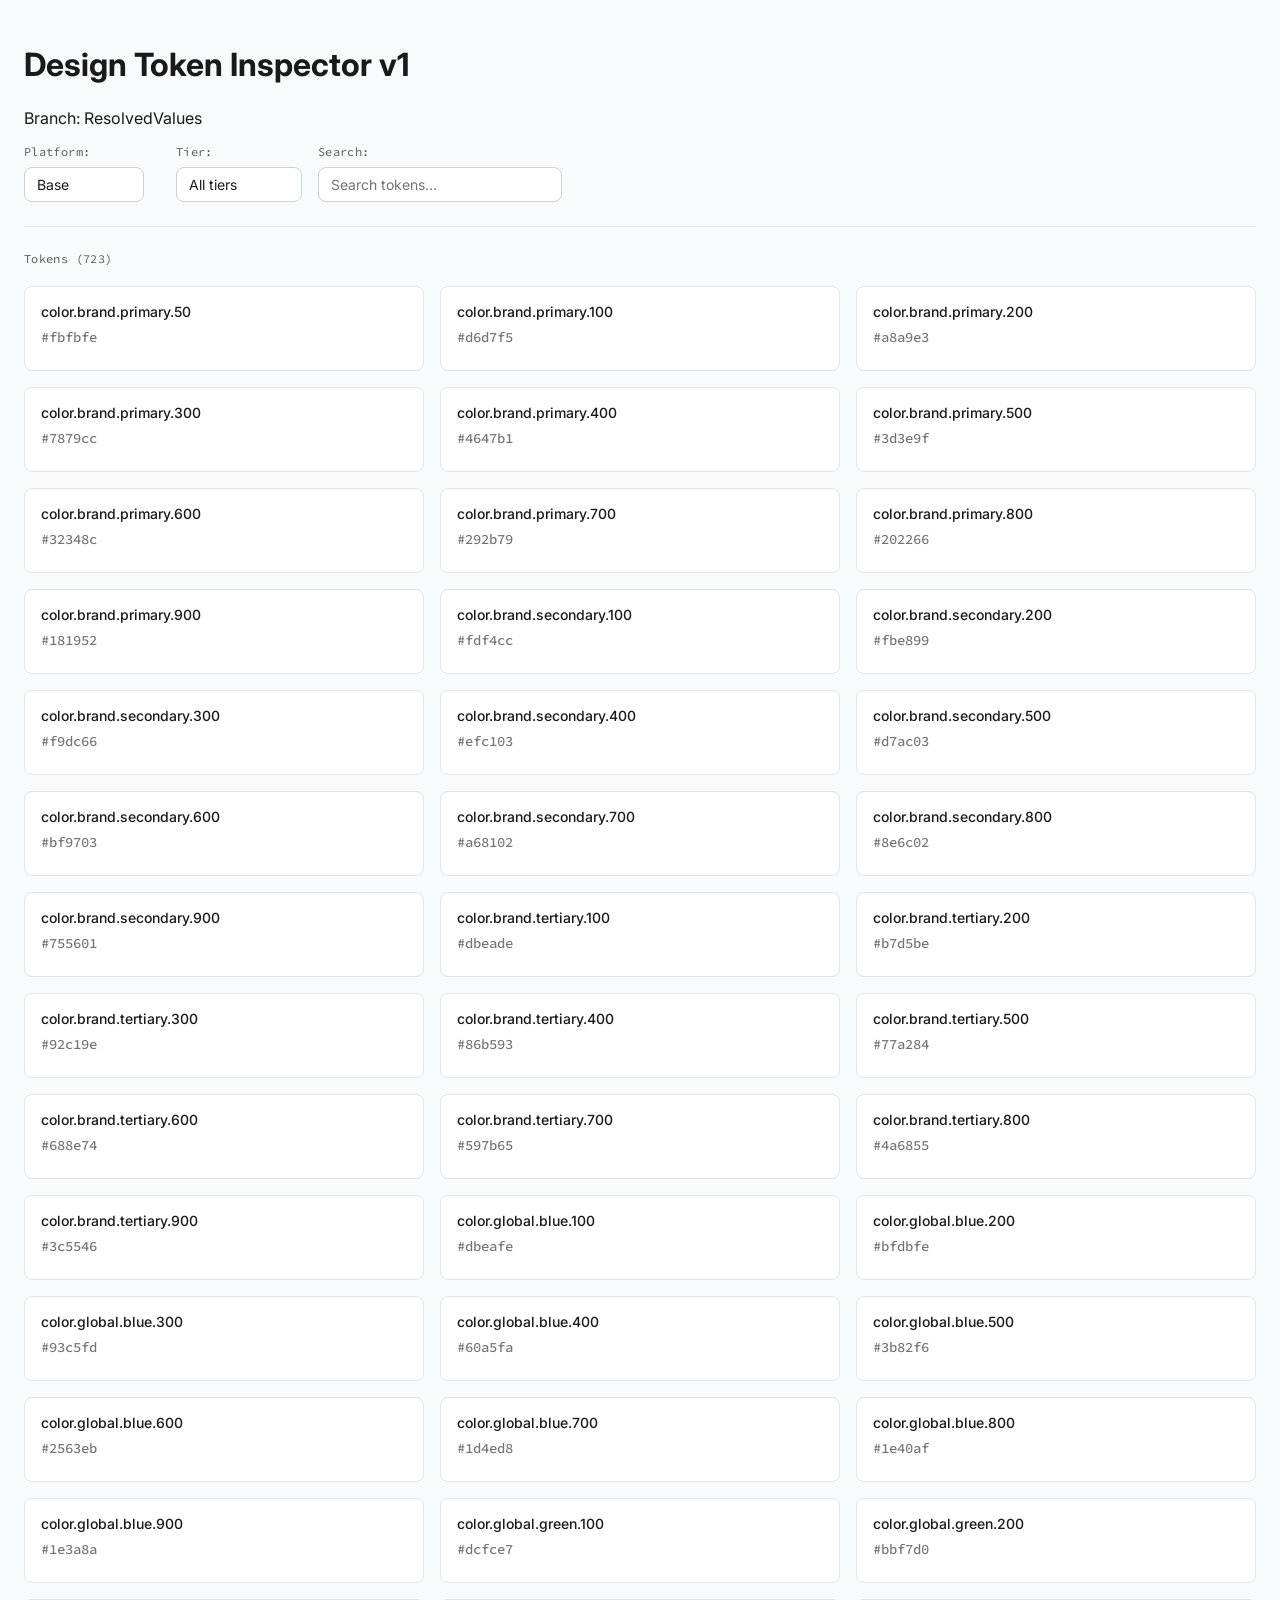
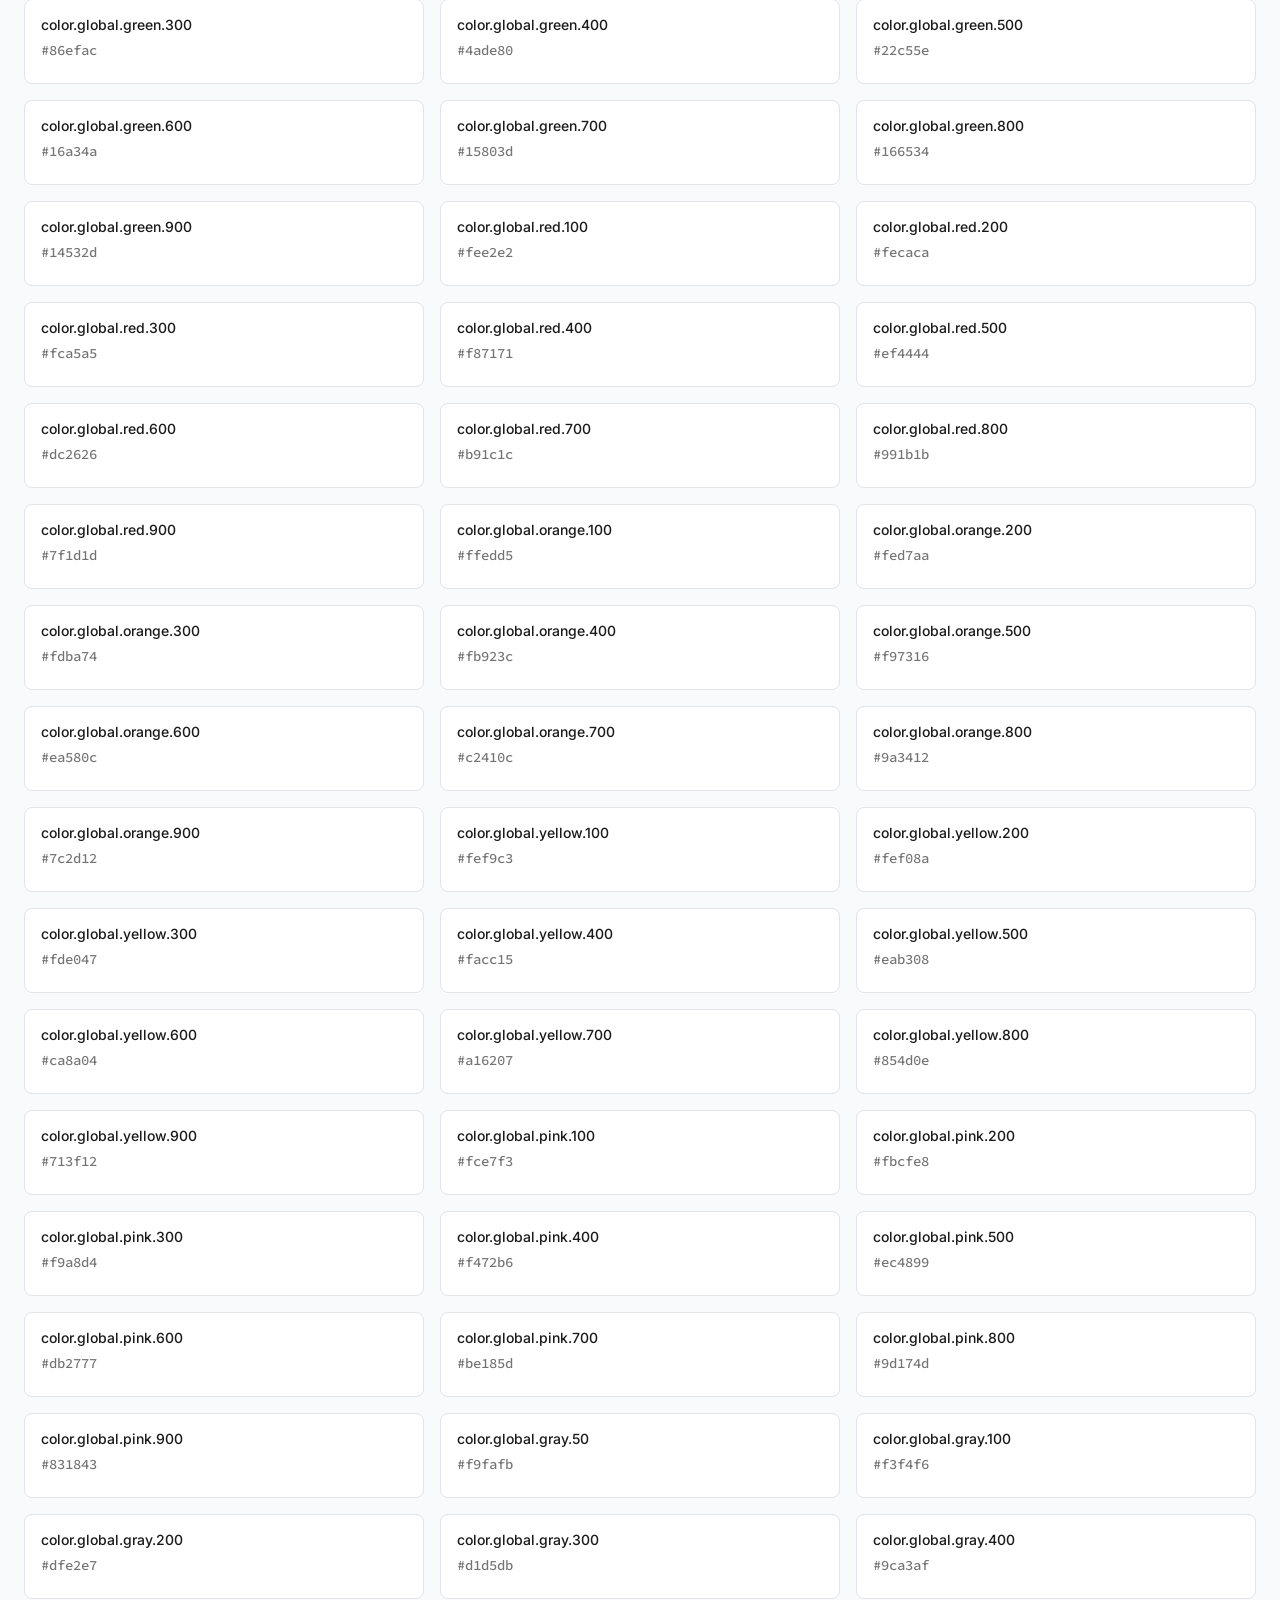
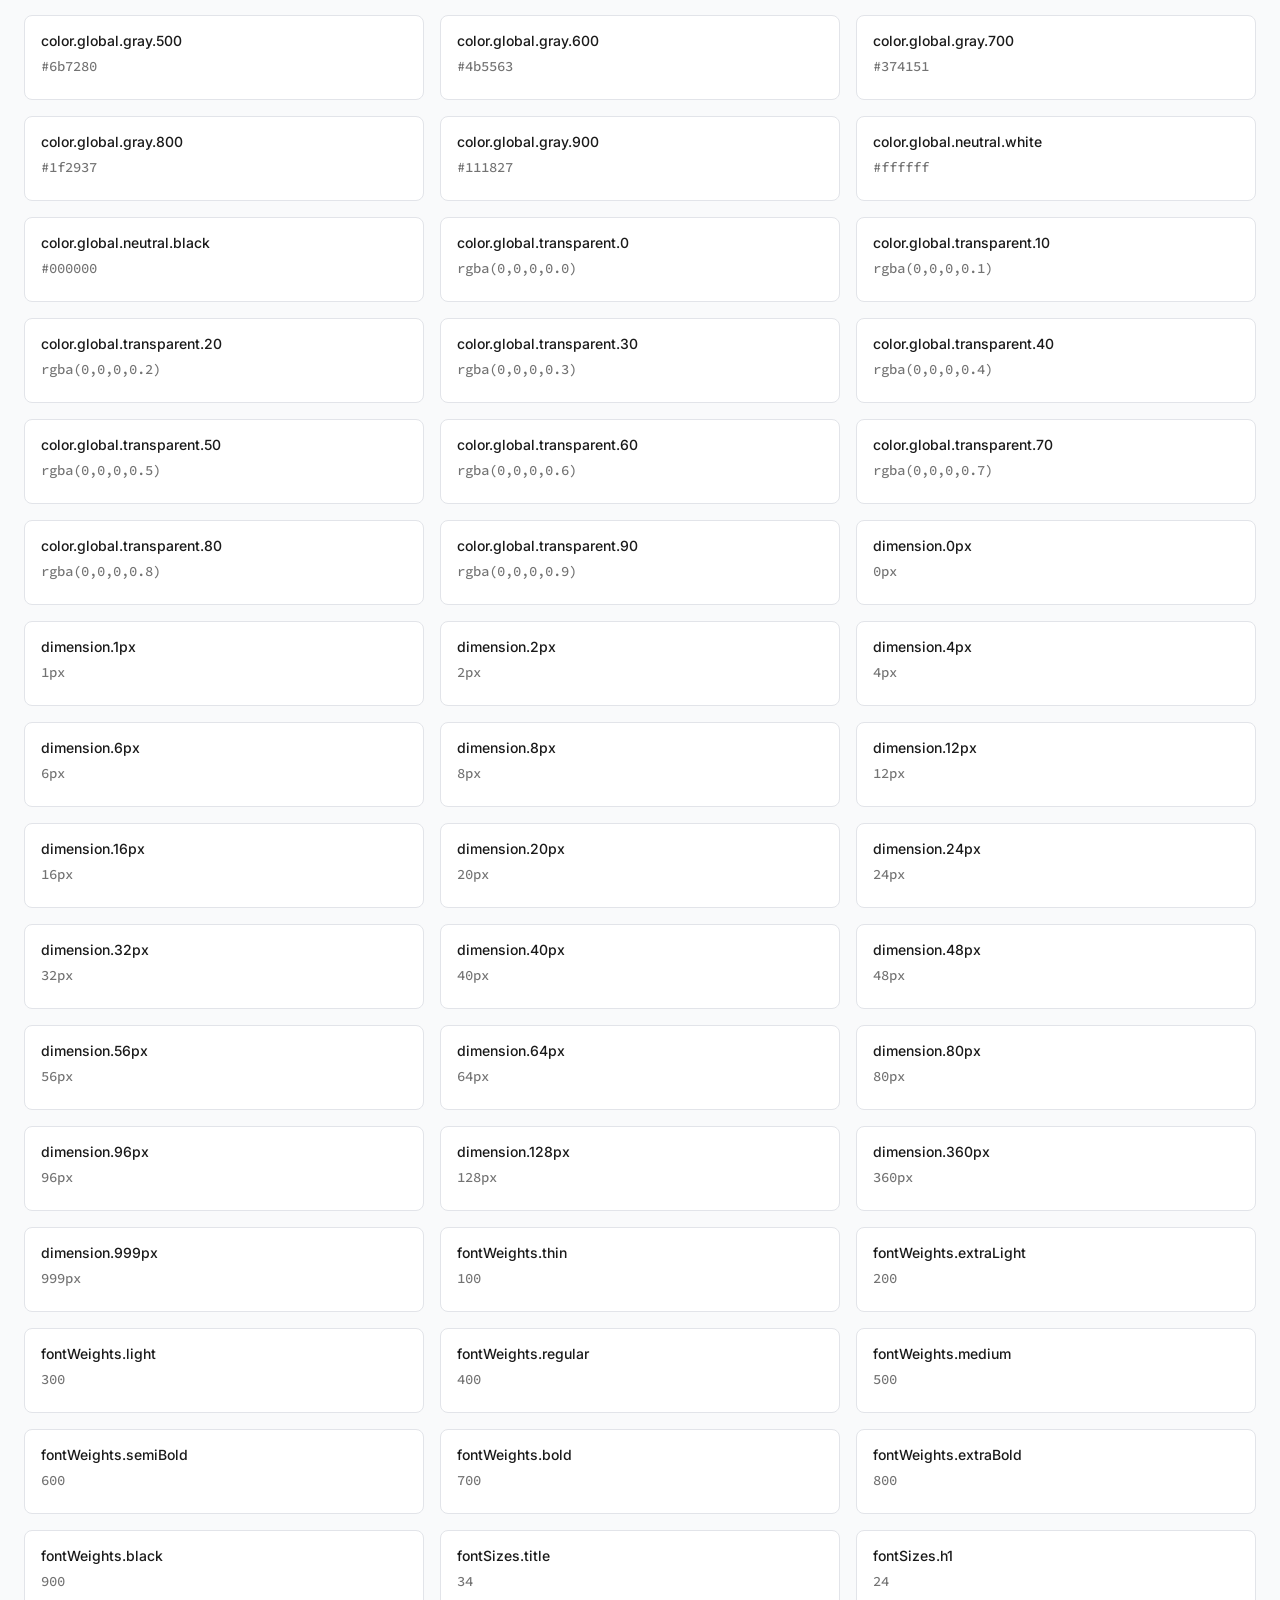
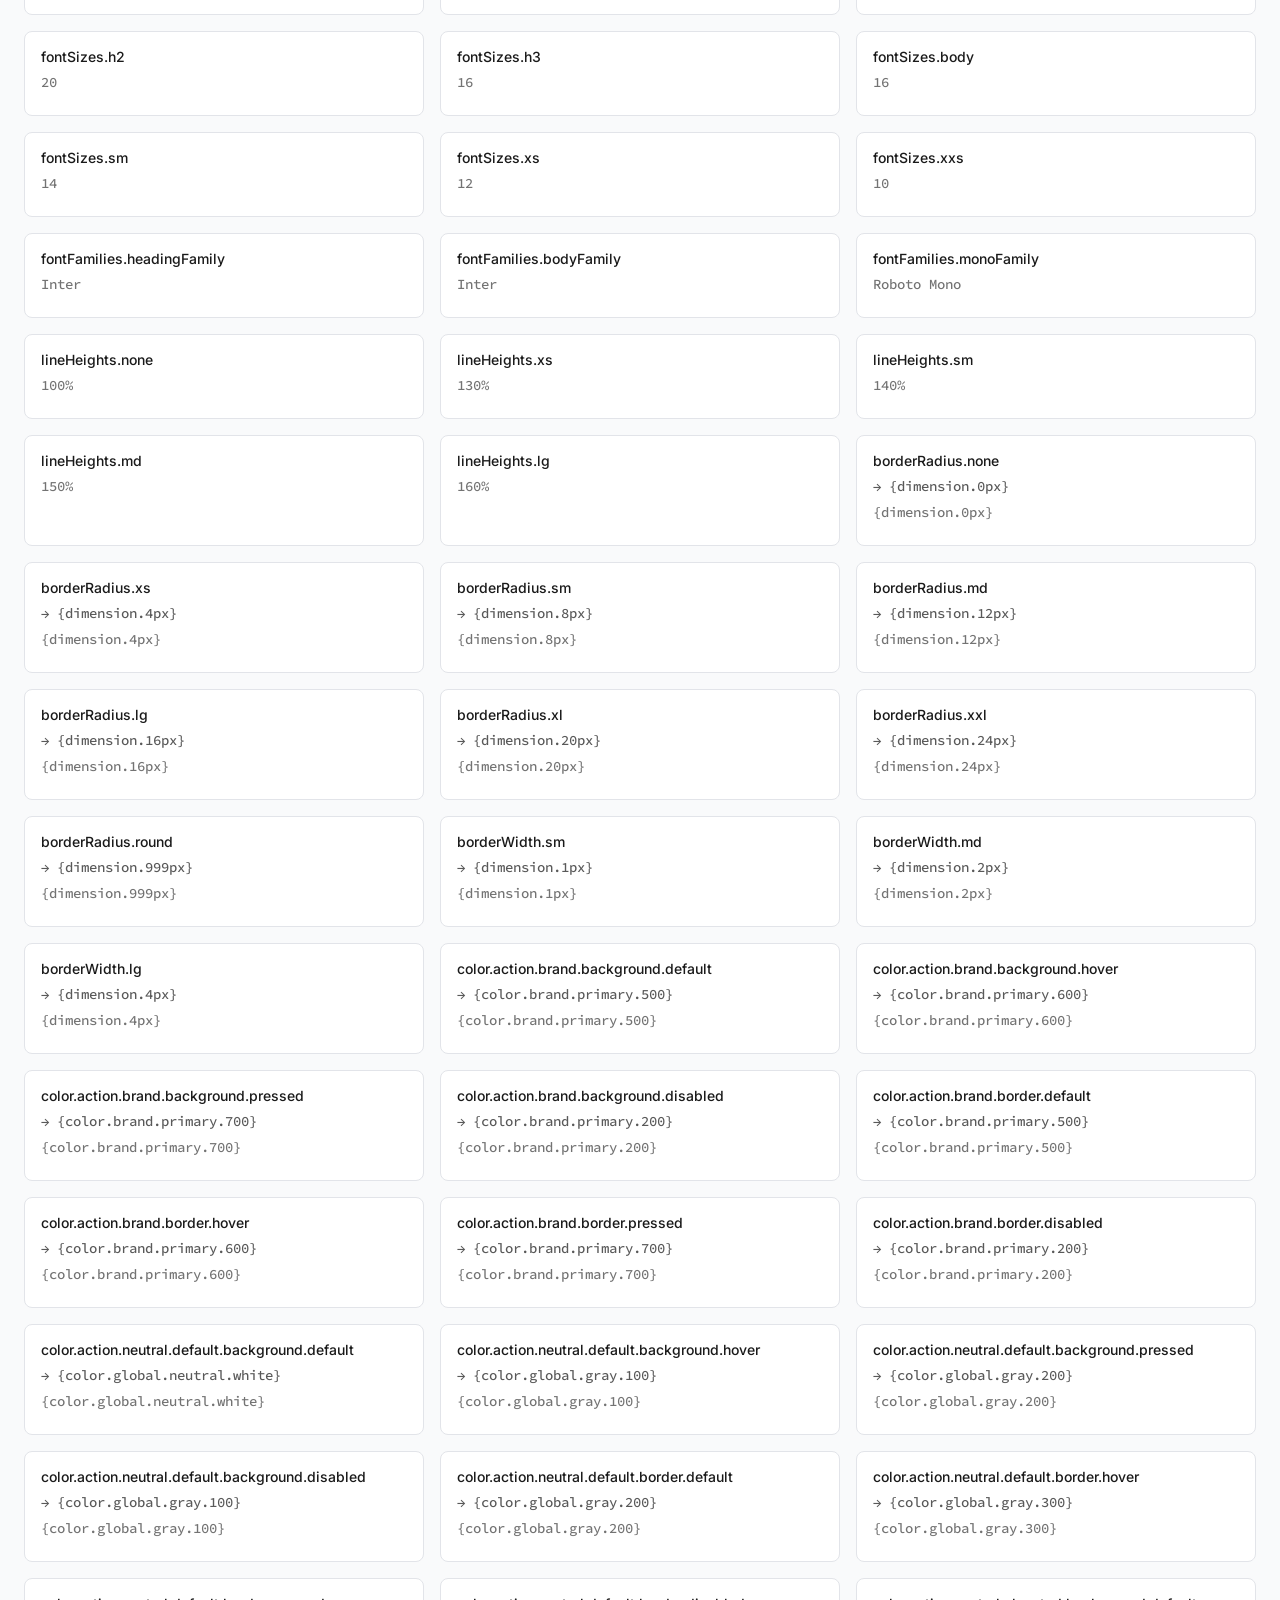
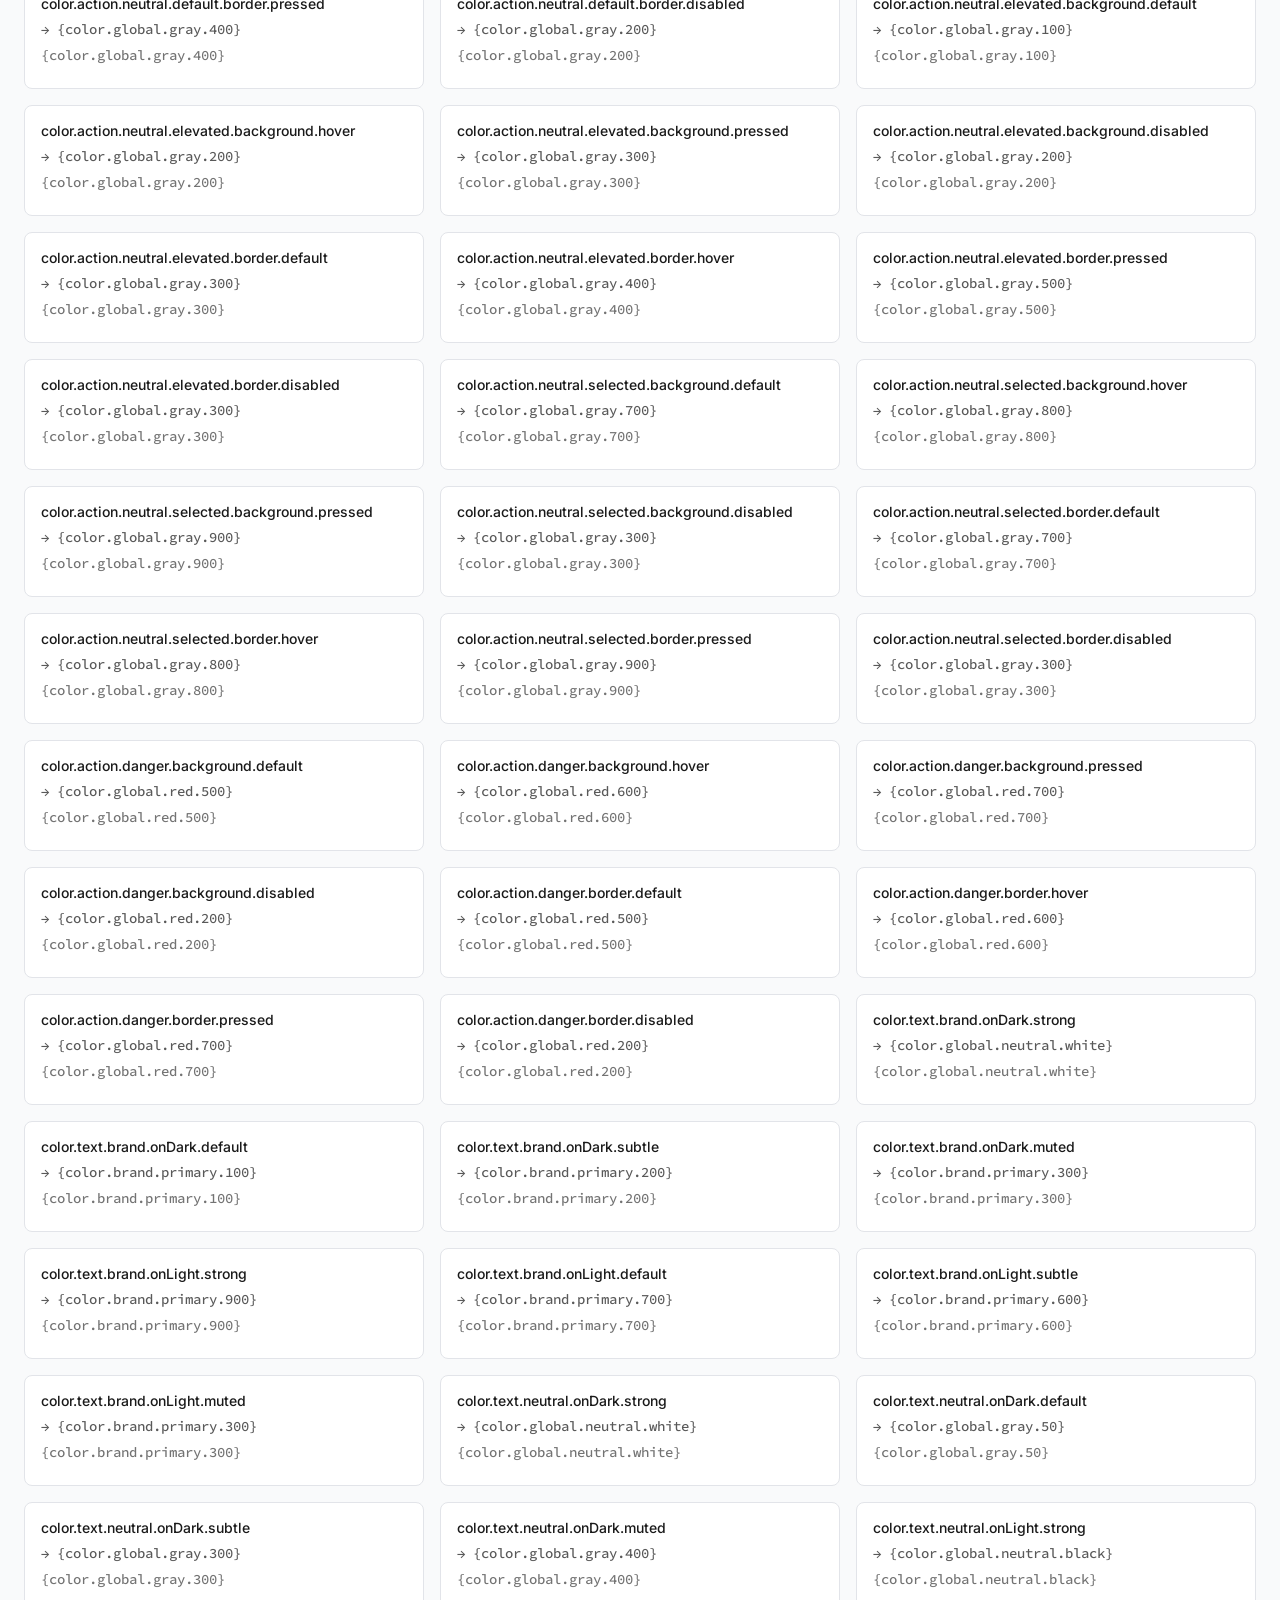
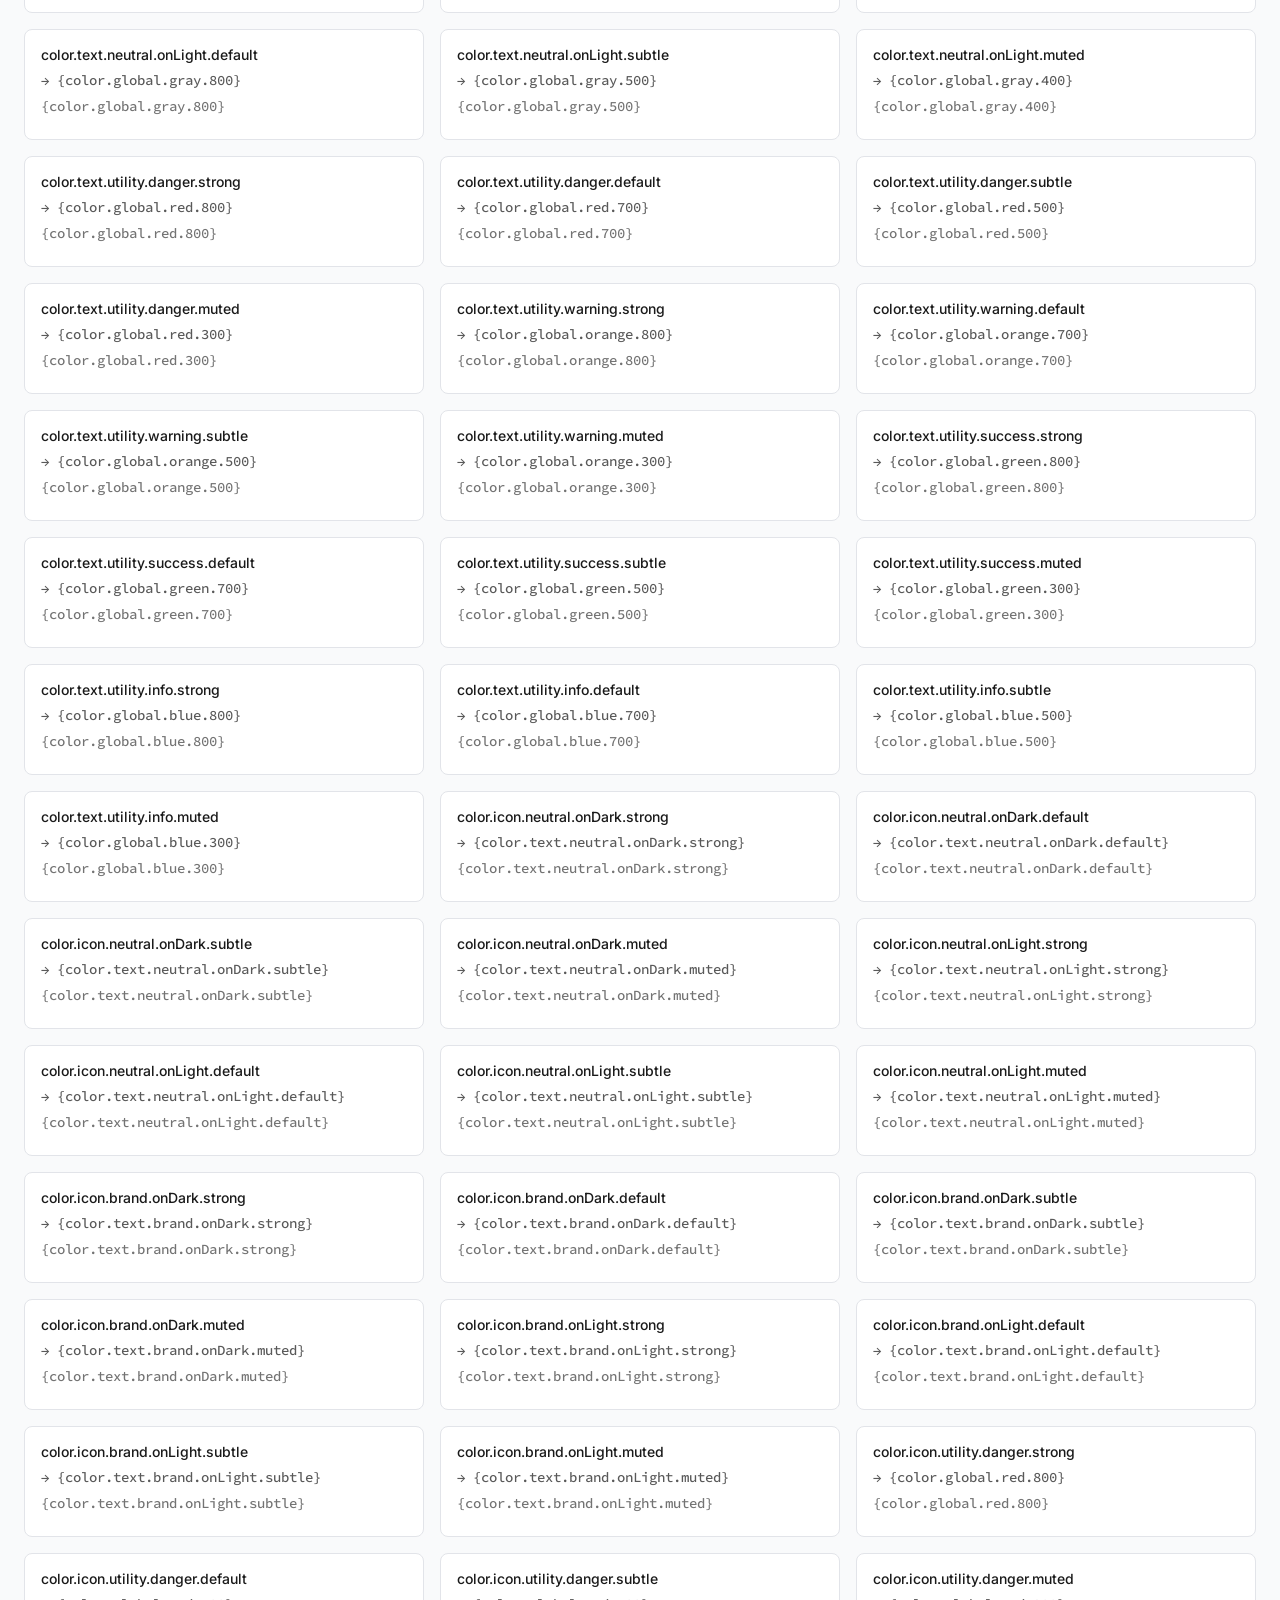
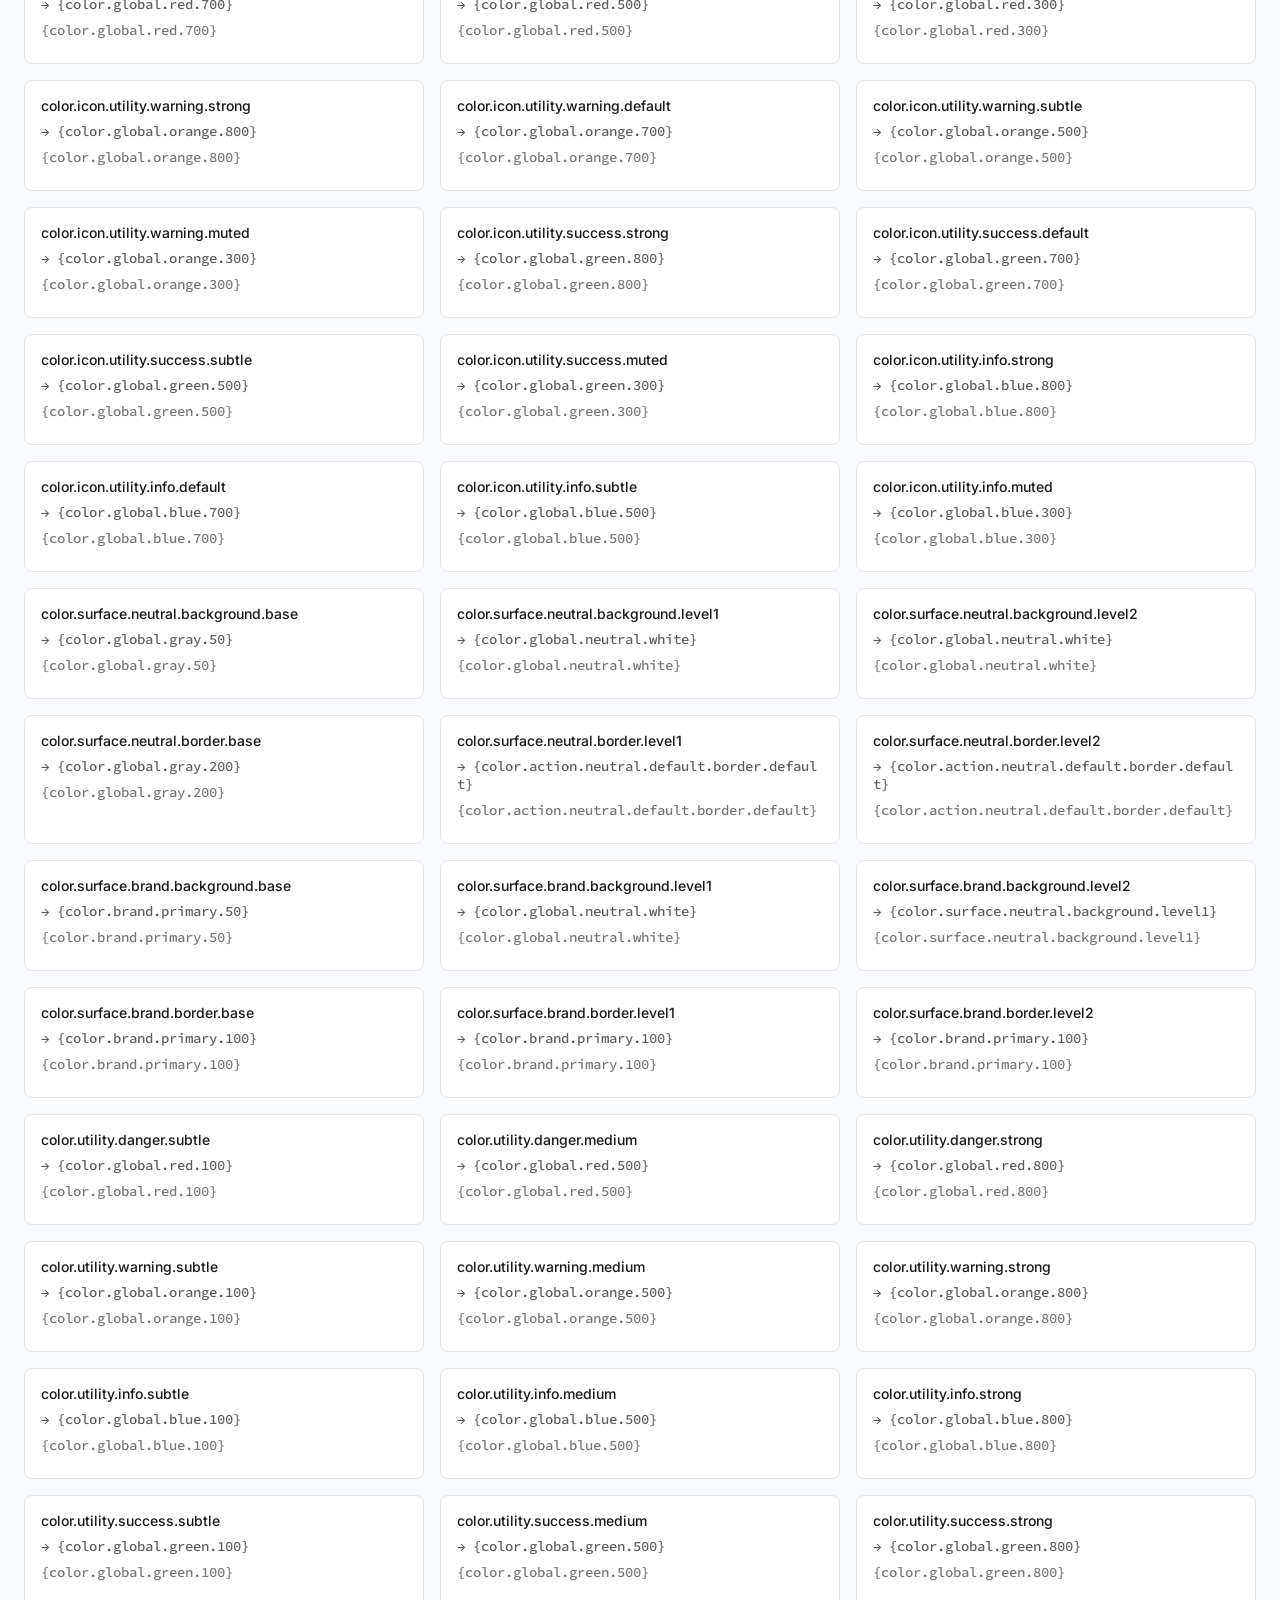
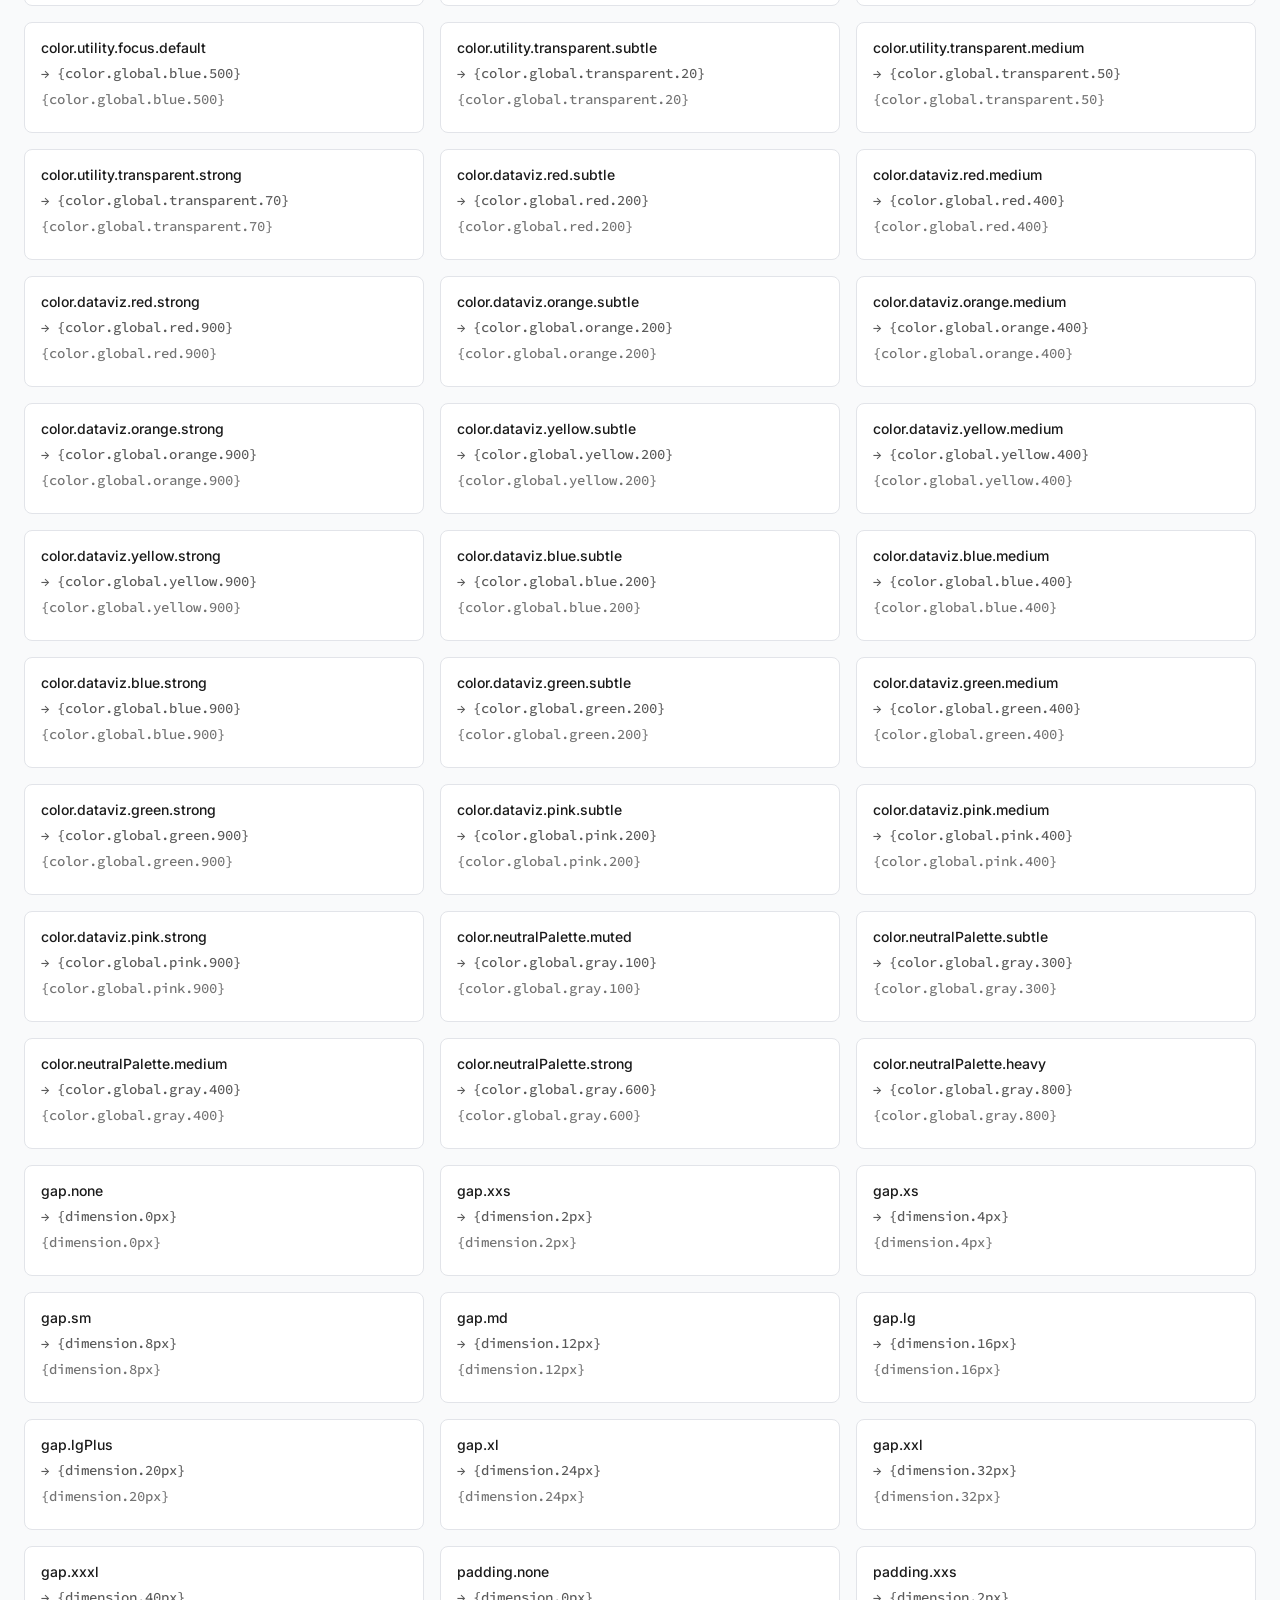
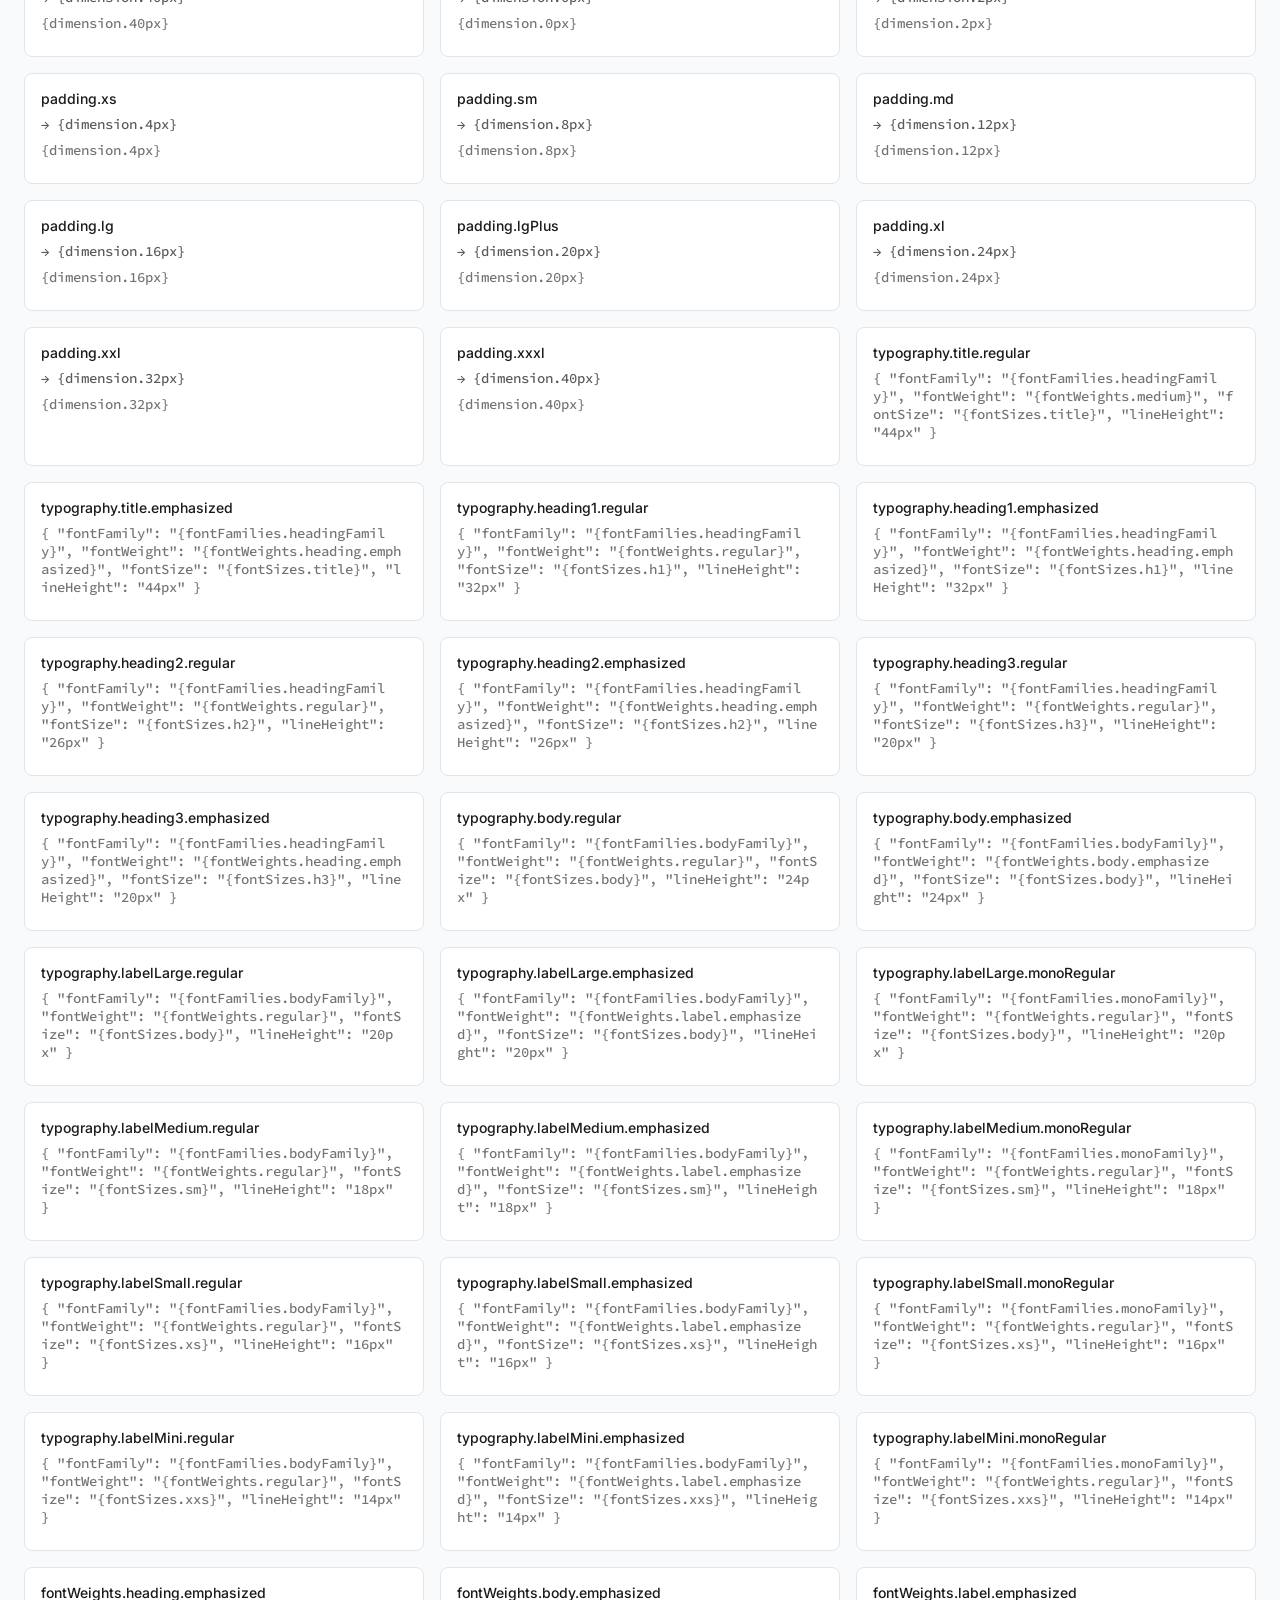
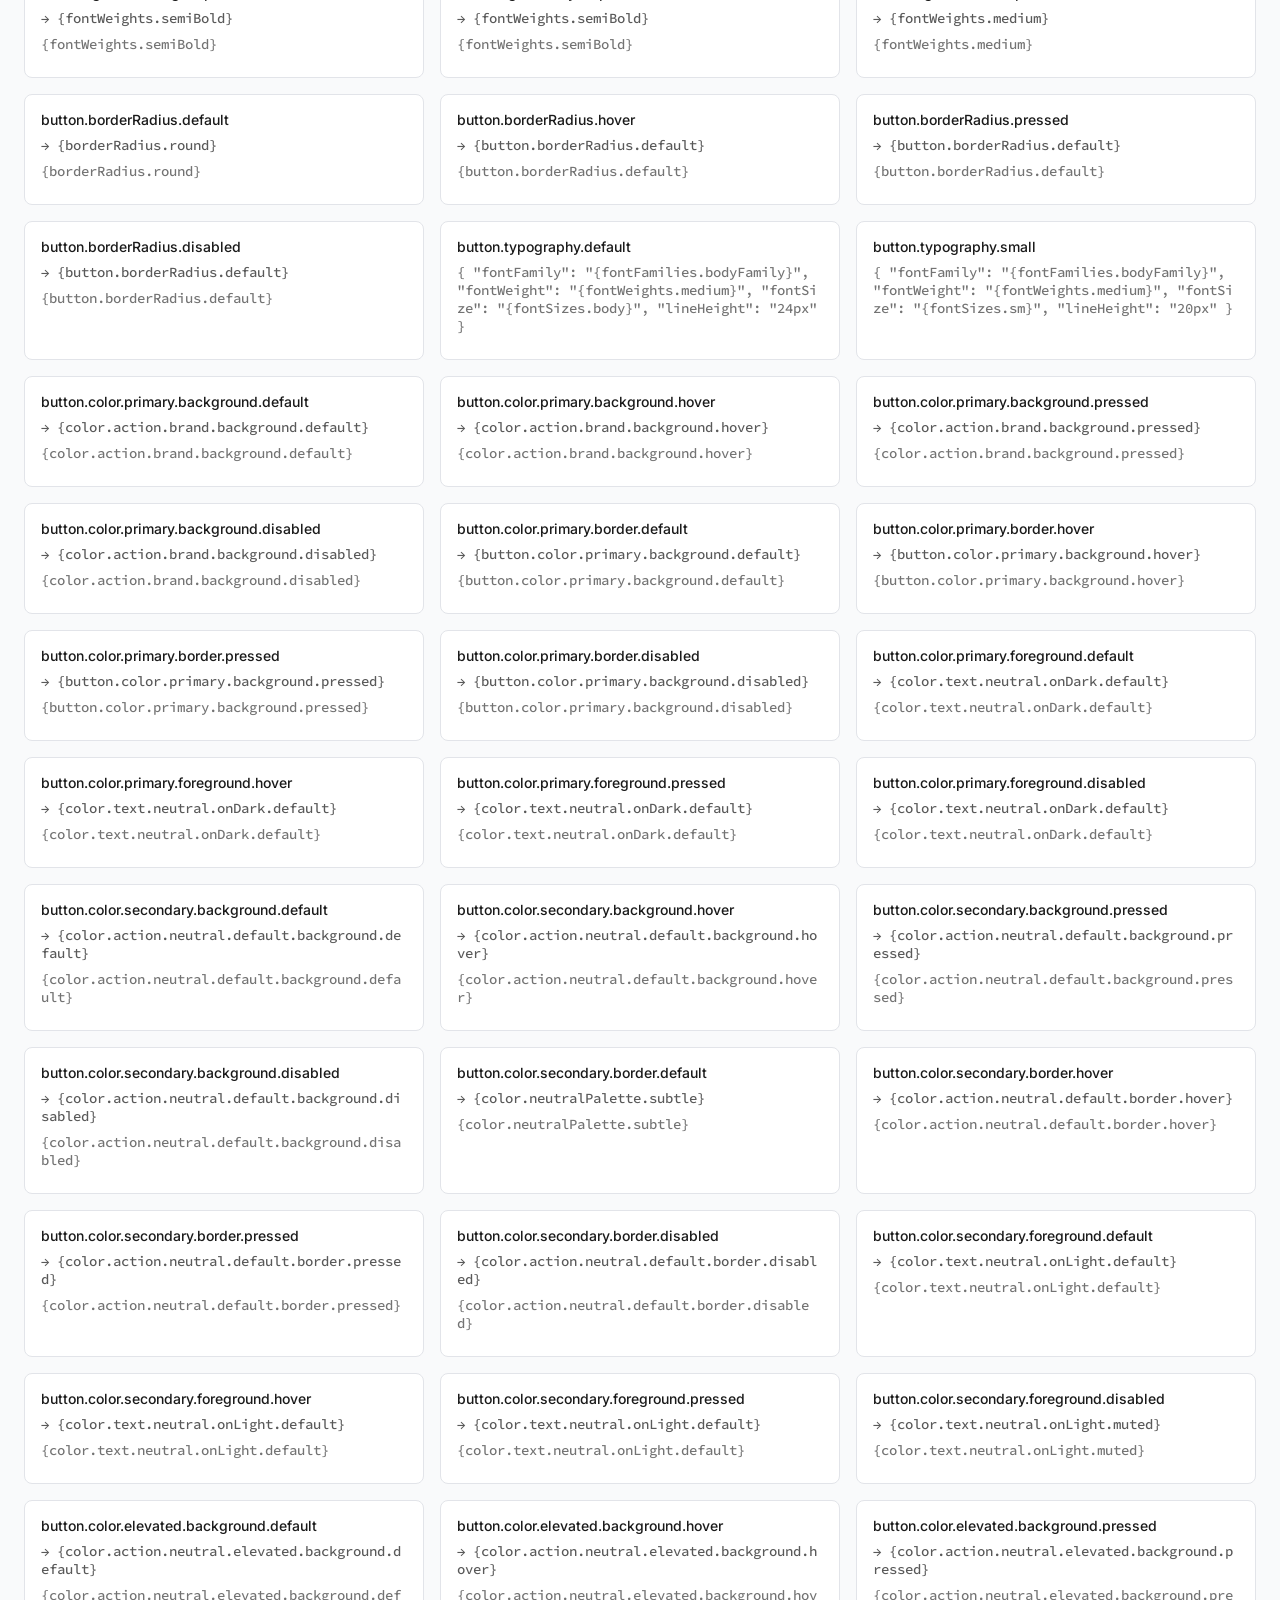
==== commit c6f84145: "test" ====
--- a/token-inspector/index.html
+++ b/token-inspector/index.html
@@ -9,6 +9,7 @@
   </head>
   <body>
     <h1>Design Token Inspector v1</h1>
+    <p>Branch: ResolvedValues</p>
 
     <div class="controls">
       <div class="col">
